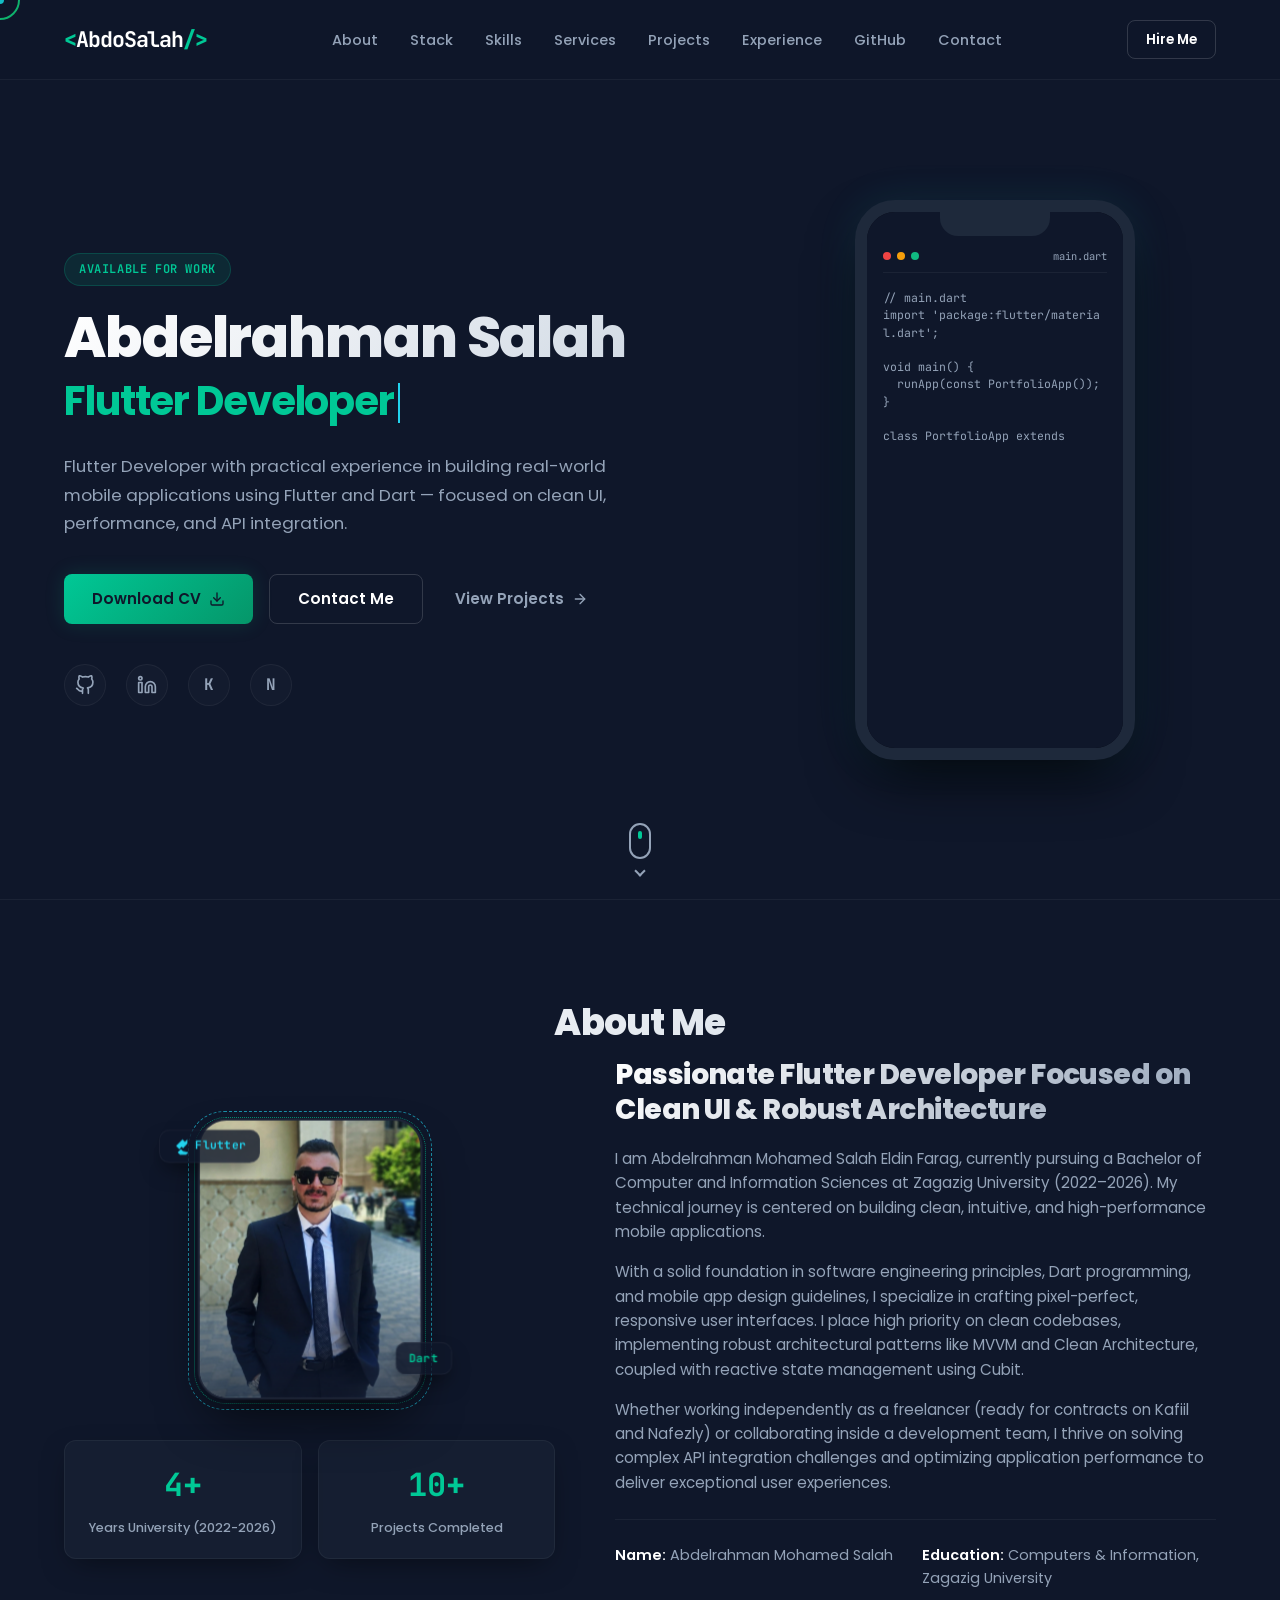
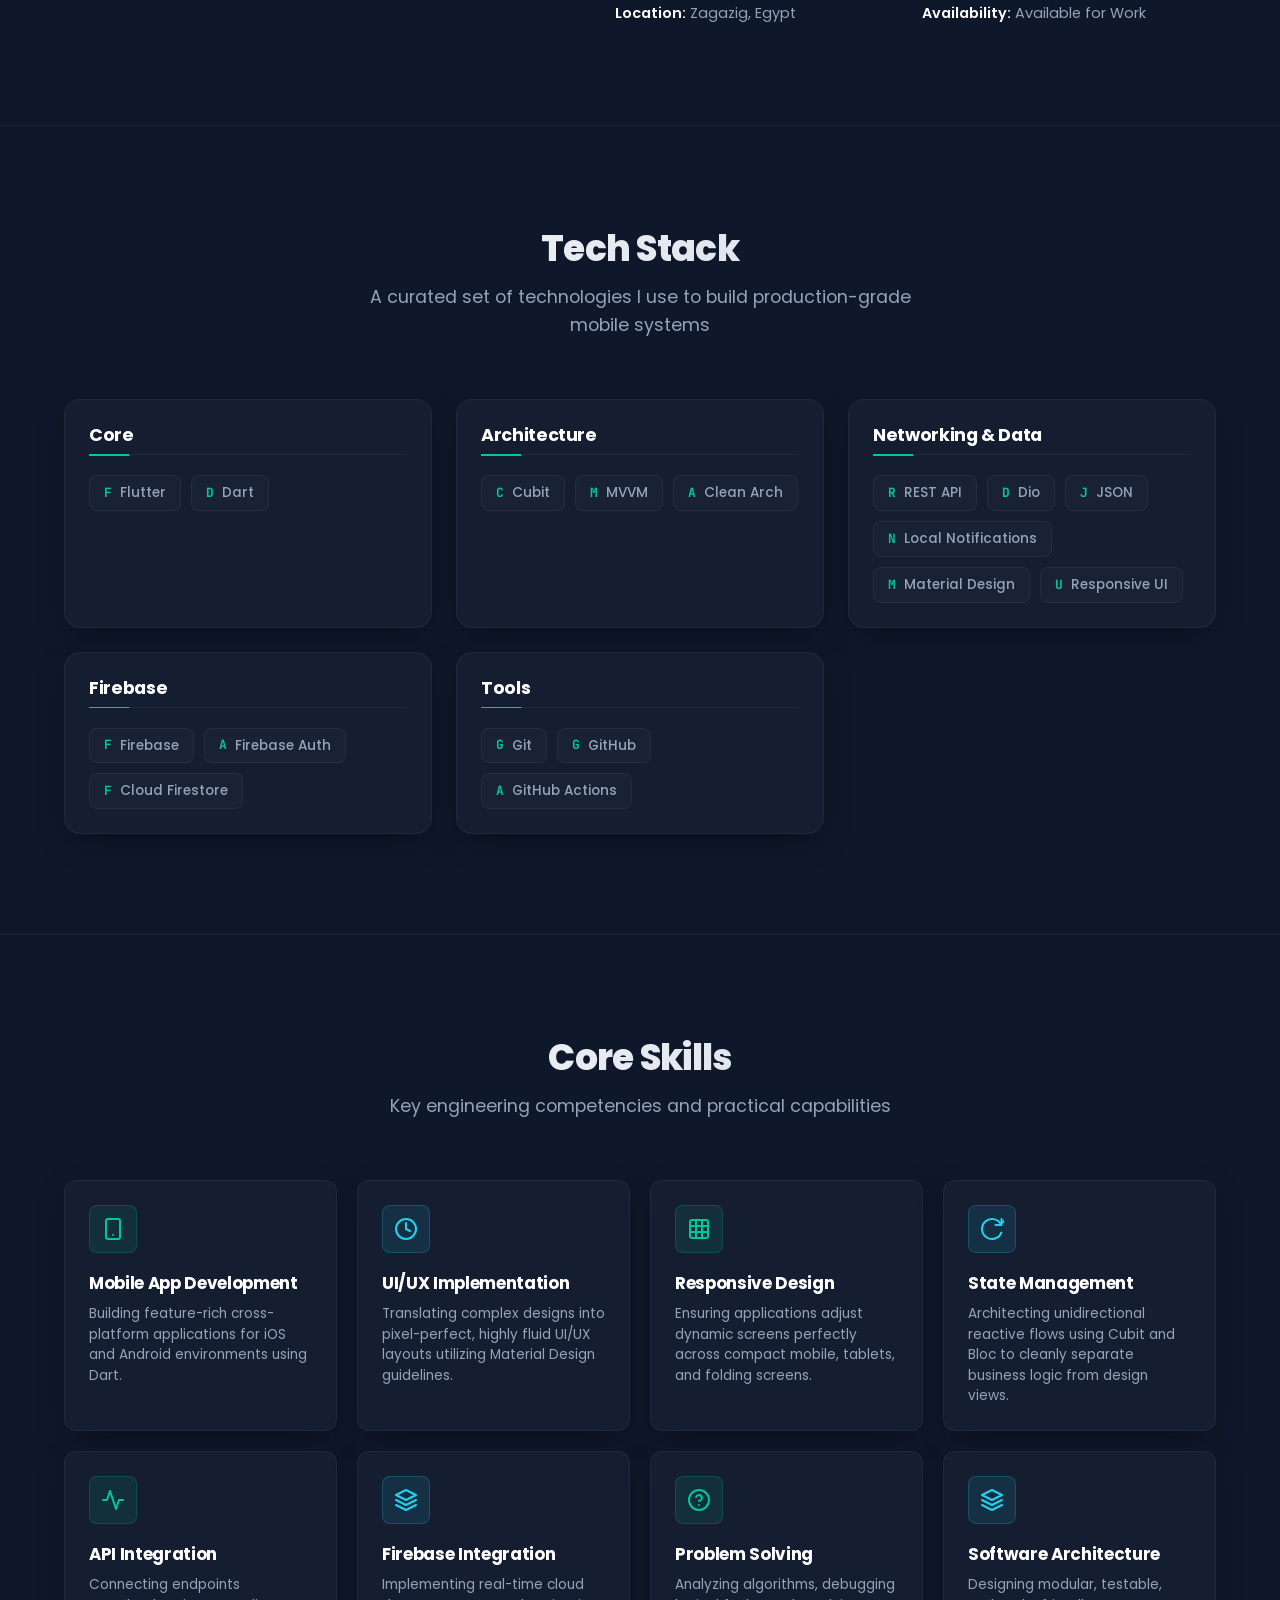
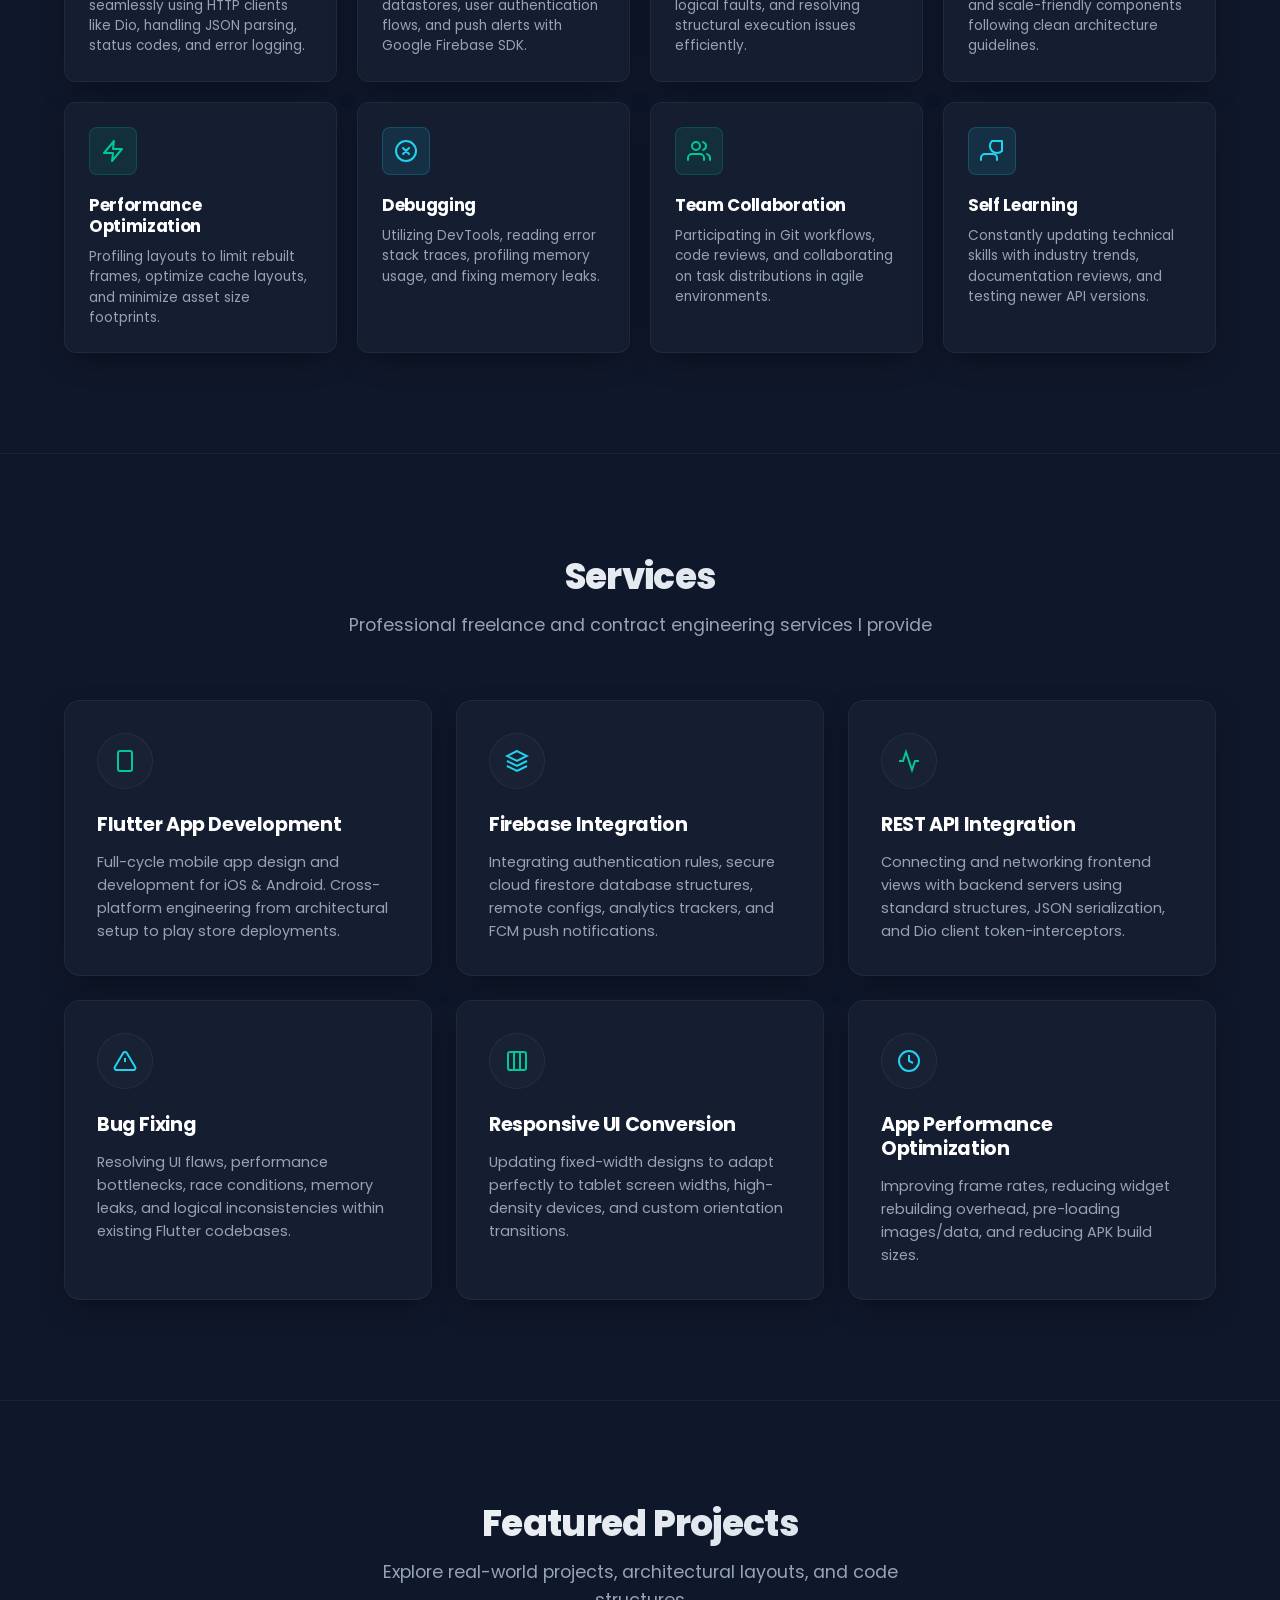
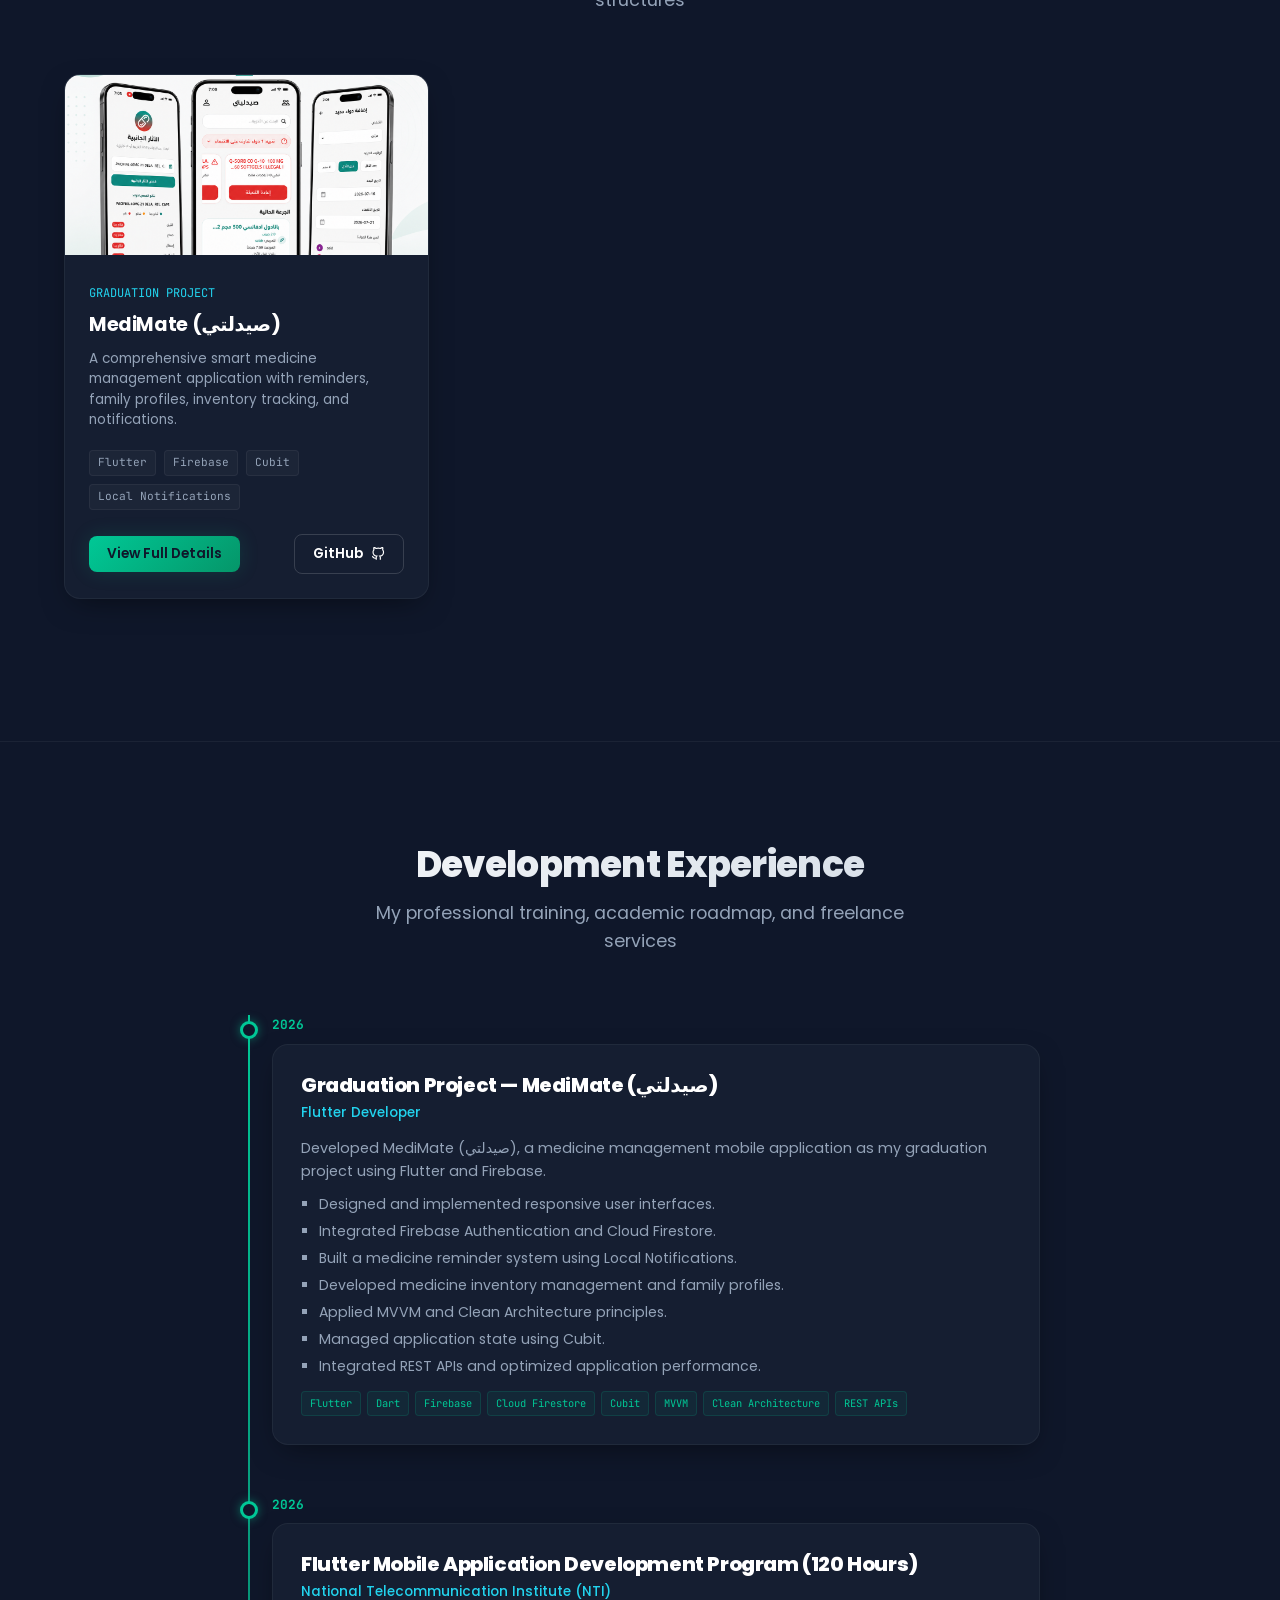
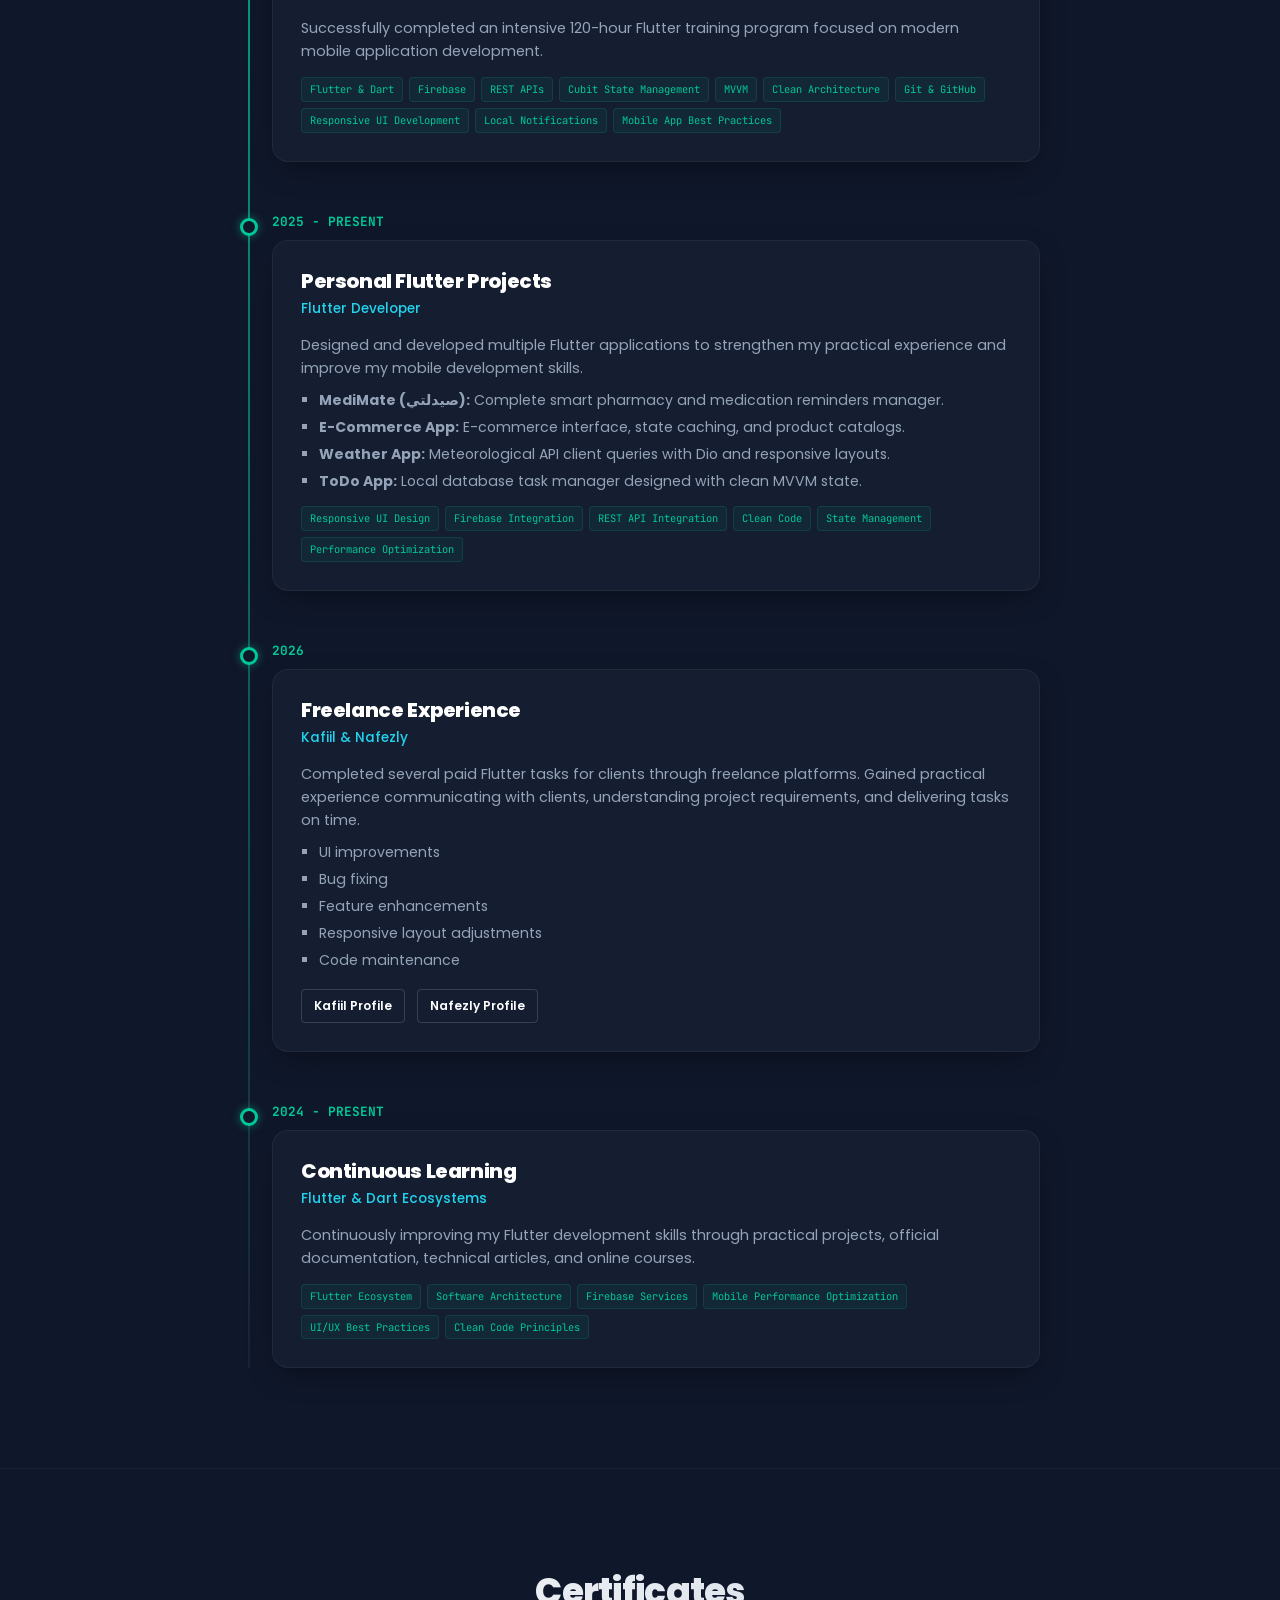
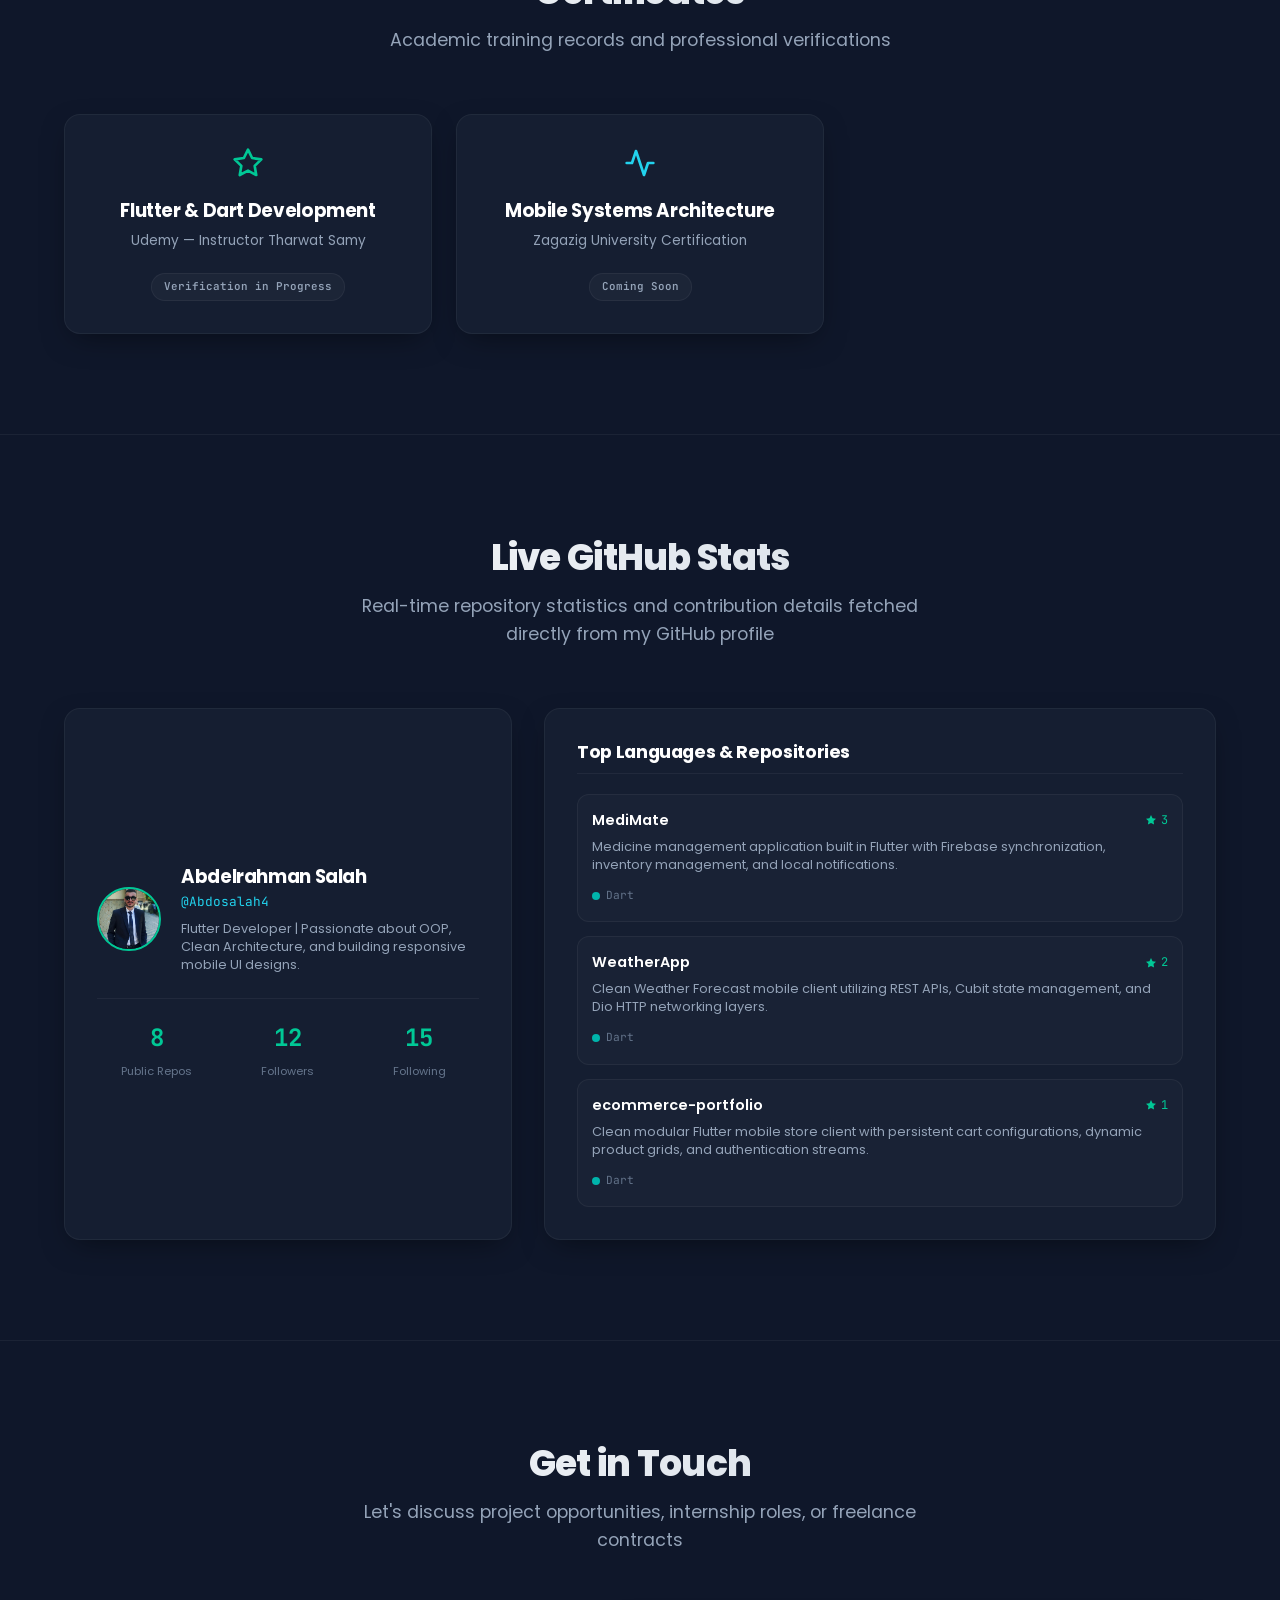
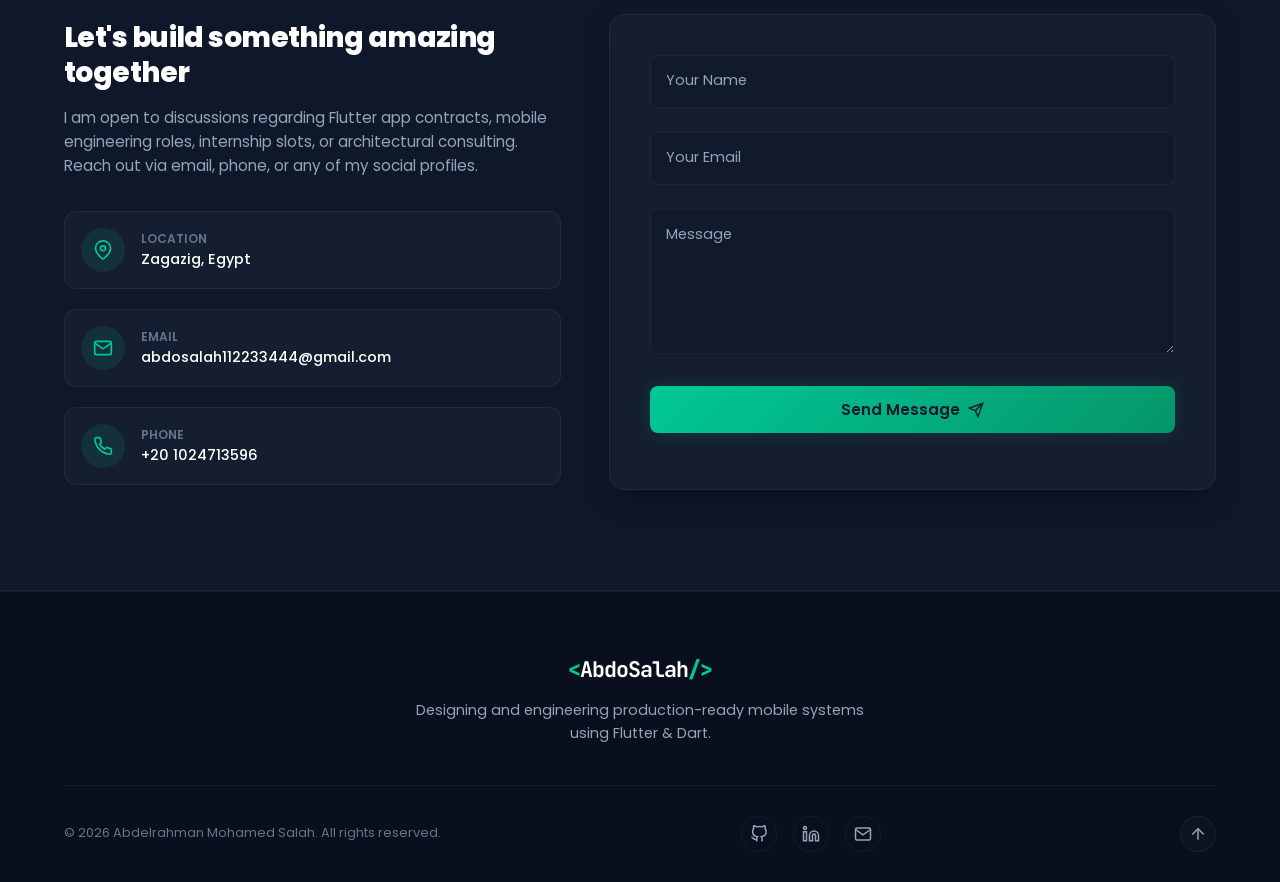
==== index.html @ 37bc89f8 "Initial portfolio upload" ====
<!DOCTYPE html>
<html lang="en">
<head>
  <meta charset="UTF-8">
  <meta name="viewport" content="width=device-width, initial-scale=1.0">
  <title>Abdelrahman Salah | Premium Flutter Developer Portfolio</title>
  
  <!-- SEO Meta Tags -->
  <meta name="description" content="Portfolio of Abdelrahman Mohamed Salah Eldin Farag, a professional Flutter Developer specialized in clean UI, high performance, REST API integration, and clean architecture (MVVM, Cubit). Zagazig, Egypt.">
  <meta name="keywords" content="Flutter, Dart, Mobile Developer, App Development, Android, iOS, Cubit, MVVM, Clean Architecture, Abdelrahman Salah, Zagazig, Egypt, Portfolio">
  <meta name="author" content="Abdelrahman Mohamed Salah Eldin Farag">
  
  <!-- Open Graph / Facebook -->
  <meta property="og:type" content="website">
  <meta property="og:title" content="Abdelrahman Salah | Premium Flutter Developer Portfolio">
  <meta property="og:description" content="Flutter Developer specialized in clean UI, high performance, API integration, and clean architecture (MVVM, Cubit). Zagazig, Egypt.">
  <meta property="og:image" content="assets/avatar.svg">

  <!-- Twitter -->
  <meta property="twitter:card" content="summary_large_image">
  <meta property="twitter:title" content="Abdelrahman Salah | Premium Flutter Developer Portfolio">
  <meta property="twitter:description" content="Flutter Developer specialized in clean UI, high performance, API integration, and clean architecture (MVVM, Cubit). Zagazig, Egypt.">
  <meta property="twitter:image" content="assets/avatar.svg">

  <!-- Google Fonts (Poppins & JetBrains Mono) -->
  <link rel="preconnect" href="https://fonts.googleapis.com">
  <link rel="preconnect" href="https://fonts.gstatic.com" crossorigin>
  <link href="https://fonts.googleapis.com/css2?family=Poppins:wght@300;400;500;600;700;800&family=JetBrains+Mono:wght@400;500;700&display=swap" rel="stylesheet">
  
  <!-- Stylesheet -->
  <link rel="stylesheet" href="style.css">
</head>
<body>

  <!-- Custom Interactive Cursor (Desktop only) -->
  <div id="custom-cursor" class="custom-cursor"></div>
  <div id="custom-cursor-dot" class="custom-cursor-dot"></div>

  <!-- Scroll Progress Bar -->
  <div id="scroll-progress" class="scroll-progress-bar"></div>

  <!-- Glassmorphism Header -->
  <header id="header">
    <div class="container header-container">
      <a href="#hero" class="logo">
        <span class="logo-accent">&lt;</span>AbdoSalah<span class="logo-accent"> /&gt;</span>
      </a>
      
      <!-- Desktop Navigation Menu -->
      <nav class="nav-menu" id="nav-menu">
        <ul class="nav-list">
          <li><a href="#about" class="nav-link active">About</a></li>
          <li><a href="#tech-stack" class="nav-link">Stack</a></li>
          <li><a href="#skills" class="nav-link">Skills</a></li>
          <li><a href="#services" class="nav-link">Services</a></li>
          <li><a href="#projects" class="nav-link">Projects</a></li>
          <li><a href="#experience" class="nav-link">Experience</a></li>
          <li><a href="#github" class="nav-link">GitHub</a></li>
          <li><a href="#contact" class="nav-link">Contact</a></li>
        </ul>
      </nav>

      <!-- Action Buttons in Nav -->
      <div class="nav-actions">
        <a href="#contact" class="btn btn-sm btn-outline">Hire Me</a>
        <button class="menu-toggle" id="menu-toggle" aria-label="Toggle Menu">
          <span class="bar"></span>
          <span class="bar"></span>
          <span class="bar"></span>
        </button>
      </div>
    </div>
  </header>

  <!-- Mobile Drawer Menu -->
  <div class="mobile-drawer" id="mobile-drawer">
    <div class="drawer-header">
      <a href="#hero" class="logo">
        <span class="logo-accent">&lt;</span>AbdoSalah<span class="logo-accent"> /&gt;</span>
      </a>
      <button class="drawer-close" id="drawer-close" aria-label="Close Menu">&times;</button>
    </div>
    <nav class="drawer-nav">
      <ul class="drawer-list">
        <li><a href="#about" class="drawer-link">About</a></li>
        <li><a href="#tech-stack" class="drawer-link">Stack</a></li>
        <li><a href="#skills" class="drawer-link">Skills</a></li>
        <li><a href="#services" class="drawer-link">Services</a></li>
        <li><a href="#projects" class="drawer-link">Projects</a></li>
        <li><a href="#experience" class="drawer-link">Experience</a></li>
        <li><a href="#github" class="drawer-link">GitHub</a></li>
        <li><a href="#contact" class="drawer-link">Contact</a></li>
      </ul>
      <div class="drawer-actions">
        <a href="resume.html" class="btn btn-primary" target="_blank">View Resume</a>
      </div>
    </nav>
  </div>

  <main>
    <!-- HERO SECTION -->
    <section id="hero" class="section hero-section">
      <div class="container hero-grid">
        <!-- Hero Details -->
        <div class="hero-content">
          <div class="badge hero-badge">Available for Work</div>
          
          <h1 class="hero-title">
            <span class="hero-name">Abdelrahman Salah</span>
            <span class="hero-role-wrapper">
              <span class="hero-role" id="typed-role">Flutter Developer</span>
            </span>
          </h1>
          
          <p class="hero-subtitle">
            Flutter Developer with practical experience in building real-world mobile applications using Flutter and Dart — focused on clean UI, performance, and API integration.
          </p>
          
          <div class="hero-ctas">
            <a href="resume.html" class="btn btn-primary btn-icon" target="_blank" download="Abdelrahman_Salah_Resume.pdf">
              <span>Download CV</span>
              <svg xmlns="http://www.w3.org/2000/svg" width="16" height="16" viewBox="0 0 24 24" fill="none" stroke="currentColor" stroke-width="2" stroke-linecap="round" stroke-linejoin="round"><path d="M21 15v4a2 2 0 0 1-2 2H5a2 2 0 0 1-2-2v-4"/><polyline points="7 10 12 15 17 10"/><line x1="12" y1="15" x2="12" y2="3"/></svg>
            </a>
            <a href="#contact" class="btn btn-outline">Contact Me</a>
            <a href="#projects" class="btn btn-text btn-icon">
              <span>View Projects</span>
              <svg xmlns="http://www.w3.org/2000/svg" width="16" height="16" viewBox="0 0 24 24" fill="none" stroke="currentColor" stroke-width="2" stroke-linecap="round" stroke-linejoin="round"><line x1="5" y1="12" x2="19" y2="12"/><polyline points="12 5 19 12 12 19"/></svg>
            </a>
          </div>

          <!-- Social links -->
          <div class="hero-socials">
            <a href="https://github.com/Abdosalah4" target="_blank" rel="noopener noreferrer" class="social-link" aria-label="GitHub">
              <svg xmlns="http://www.w3.org/2000/svg" width="20" height="20" viewBox="0 0 24 24" fill="none" stroke="currentColor" stroke-width="2" stroke-linecap="round" stroke-linejoin="round"><path d="M9 19c-5 1.5-5-2.5-7-3m14 6v-3.87a3.37 3.37 0 0 0-.94-2.61c3.14-.35 6.44-1.54 6.44-7A5.44 5.44 0 0 0 20 4.77 5.07 5.07 0 0 0 19.91 1S18.73.65 16 2.48a13.38 13.38 0 0 0-7 0C6.27.65 5.09 1 5.09 1A5.07 5.07 0 0 0 5 4.77a5.44 5.44 0 0 0-1.5 3.78c0 5.42 3.3 6.61 6.44 7A3.37 3.37 0 0 0 9 18.13V22"/></svg>
            </a>
            <a href="https://www.linkedin.com/in/abdelrahman-salah-829b8325a" target="_blank" rel="noopener noreferrer" class="social-link" aria-label="LinkedIn">
              <svg xmlns="http://www.w3.org/2000/svg" width="20" height="20" viewBox="0 0 24 24" fill="none" stroke="currentColor" stroke-width="2" stroke-linecap="round" stroke-linejoin="round"><path d="M16 8a6 6 0 0 1 6 6v7h-4v-7a2 2 0 0 0-2-2 2 2 0 0 0-2 2v7h-4v-7a6 6 0 0 1 6-6z"/><rect x="2" y="9" width="4" height="12"/><circle cx="4" cy="4" r="2"/></svg>
            </a>
            <a href="https://kafiil.com/u/abdo_salah7/services" target="_blank" rel="noopener noreferrer" class="social-link" aria-label="Kafiil Profile">
              <span class="social-text-icon">K</span>
            </a>
            <a href="https://nafezly.com/u/abdo_salah_" target="_blank" rel="noopener noreferrer" class="social-link" aria-label="Nafezly Profile">
              <span class="social-text-icon">N</span>
            </a>
          </div>
        </div>

        <!-- Phone Mockup Container (Signature Animation) -->
        <div class="hero-visual">
          <div class="mockup-frame">
            <!-- Simulated Phone Wrapper -->
            <div class="phone-container">
              <div class="phone-notch"></div>
              <div class="phone-screen">
                <!-- Screen State 1: Typing Code -->
                <div class="screen-code" id="phone-code-screen">
                  <div class="code-header">
                    <span class="dot red"></span>
                    <span class="dot yellow"></span>
                    <span class="dot green"></span>
                    <span class="tab-name">main.dart</span>
                  </div>
                  <pre class="code-content"><code id="code-typing-area"></code></pre>
                </div>
                
                <!-- Screen State 2: Active Rendered Flutter UI -->
                <div class="screen-ui" id="phone-ui-screen">
                  <div class="app-status-bar">
                    <span class="status-time">09:41</span>
                    <div class="status-icons">
                      <svg xmlns="http://www.w3.org/2000/svg" width="10" height="10" viewBox="0 0 24 24" fill="currentColor"><path d="M12 3c-4.97 0-9 4.03-9 9 0 2.12.74 4.07 1.97 5.61L4.35 19.4c-.39.39-.39 1.02 0 1.41.39.39 1.02.39 1.41 0l1.9-1.9C9.07 19.64 10.47 20 12 20c4.97 0 9-4.03 9-9s-4.03-9-9-9zm0 15c-3.31 0-6-2.69-6-6s2.69-6 6-6 6 2.69 6 6-2.69 6-6 6z"/></svg>
                      <svg xmlns="http://www.w3.org/2000/svg" width="10" height="10" viewBox="0 0 24 24" fill="currentColor"><path d="M17 5H7a3 3 0 0 0-3 3v8a3 3 0 0 0 3 3h10a3 3 0 0 0 3-3V8a3 3 0 0 0-3-3zm1 11a1 1 0 0 1-1 1H7a1 1 0 0 1-1-1V8a1 1 0 0 1 1-1h10a1 1 0 0 1 1 1v8z"/></svg>
                    </div>
                  </div>
                  <div class="app-navbar">
                    <span class="app-title">ProfileApp</span>
                    <span class="hot-reload-flash" id="hot-reload-flash">
                      <svg xmlns="http://www.w3.org/2000/svg" width="12" height="12" viewBox="0 0 24 24" fill="currentColor"><polygon points="13 2 3 14 12 14 11 22 21 10 12 10 13 2"/></svg>
                    </span>
                  </div>
                  <div class="app-body">
                    <div class="app-card">
                      <div class="app-avatar-row">
                        <img src="assets/profile.jpg" alt="Abdo Salah" class="app-avatar">
                        <div>
                          <div class="app-name">Abdelrahman Salah</div>
                          <div class="app-role">Flutter Developer</div>
                        </div>
                      </div>
                    </div>
                    <div class="app-section-title">Core Competencies</div>
                    <div class="app-grid">
                      <div class="app-grid-item">
                        <div class="app-item-icon color-teal">F</div>
                        <div class="app-item-label">Flutter</div>
                      </div>
                      <div class="app-grid-item">
                        <div class="app-item-icon color-cyan">D</div>
                        <div class="app-item-label">Dart</div>
                      </div>
                      <div class="app-grid-item">
                        <div class="app-item-icon color-blue">C</div>
                        <div class="app-item-label">Cubit</div>
                      </div>
                      <div class="app-grid-item">
                        <div class="app-item-icon color-purple">A</div>
                        <div class="app-item-label">APIs</div>
                      </div>
                    </div>
                    <div class="app-section-title">Recent Metric</div>
                    <div class="app-stat-card">
                      <div class="app-stat-value">98.4%</div>
                      <div class="app-stat-desc">App Performance Rate</div>
                    </div>
                  </div>
                </div>
              </div>
            </div>
          </div>
        </div>
      </div>
      
      <!-- Scroll indicator & progress line -->
      <a href="#about" class="scroll-indicator" aria-label="Scroll Down">
        <span class="mouse">
          <span class="wheel"></span>
        </span>
        <span class="arrow"></span>
      </a>
    </section>

    <!-- ABOUT ME SECTION -->
    <section id="about" class="section about-section scroll-reveal-el">
      <div class="container">
        <h2 class="section-title">About Me</h2>
        
        <div class="about-grid">
          <div class="about-visual">
            <div class="about-avatar-container" id="avatar-3d-container">
              <!-- Double rotating border rings -->
              <div class="avatar-ring ring-outer"></div>
              <div class="avatar-ring ring-inner"></div>
              
              <!-- Floating Tech Badges -->
              <div class="floating-badge badge-flutter">
                <svg viewBox="0 0 24 24" width="16" height="16" fill="currentColor"><path d="M14.3 2.3L5 11.6l4.7 4.7 9.3-9.3zM21.3 2.3L12 11.6l3.1 3.1 6.2-6.2zM15.1 19.3l-3.1-3.1-4.7 4.7 7.8 7.8 7.8-7.8z"/></svg>
                <span>Flutter</span>
              </div>
              <div class="floating-badge badge-dart">
                <span class="mono-badge">Dart</span>
              </div>

              <!-- Main Avatar Card -->
              <div class="about-avatar-card">
                <img src="assets/profile.jpg" alt="Abdelrahman Salah" class="about-avatar-img">
                <div class="avatar-card-overlay"></div>
              </div>
            </div>
            
            <div class="about-quick-stats">
              <div class="stat-box">
                <span class="stat-number">4+</span>
                <span class="stat-label">Years University (2022-2026)</span>
              </div>
              <div class="stat-box">
                <span class="stat-number">10+</span>
                <span class="stat-label">Projects Completed</span>
              </div>
            </div>
          </div>
          
          <div class="about-info">
            <h3 class="about-heading">Passionate Flutter Developer Focused on Clean UI &amp; Robust Architecture</h3>
            <p class="about-text">
              I am Abdelrahman Mohamed Salah Eldin Farag, currently pursuing a Bachelor of Computer and Information Sciences at Zagazig University (2022–2026). My technical journey is centered on building clean, intuitive, and high-performance mobile applications.
            </p>
            <p class="about-text">
              With a solid foundation in software engineering principles, Dart programming, and mobile app design guidelines, I specialize in crafting pixel-perfect, responsive user interfaces. I place high priority on clean codebases, implementing robust architectural patterns like MVVM and Clean Architecture, coupled with reactive state management using Cubit.
            </p>
            <p class="about-text">
              Whether working independently as a freelancer (ready for contracts on Kafiil and Nafezly) or collaborating inside a development team, I thrive on solving complex API integration challenges and optimizing application performance to deliver exceptional user experiences.
            </p>
            
            <!-- Quick personal metadata -->
            <ul class="about-details">
              <li><strong>Name:</strong> Abdelrahman Mohamed Salah</li>
              <li><strong>Education:</strong> Computers &amp; Information, Zagazig University</li>
              <li><strong>Location:</strong> Zagazig, Egypt</li>
              <li><strong>Availability:</strong> Available for Work</li>
            </ul>
          </div>
        </div>
      </div>
    </section>

    <!-- TECH STACK SECTION -->
    <section id="tech-stack" class="section tech-stack-section scroll-reveal-el">
      <div class="container">
        <div class="section-header">
          <h2 class="section-title">Tech Stack</h2>
          <p class="section-subtitle">A curated set of technologies I use to build production-grade mobile systems</p>
        </div>

        <div class="stack-grid">
          <!-- Core Technologies -->
          <div class="stack-category">
            <h3 class="category-title">Core</h3>
            <div class="badges-grid">
              <div class="stack-badge" data-tech="flutter">
                <span class="badge-icon">F</span>
                <span class="badge-name">Flutter</span>
              </div>
              <div class="stack-badge" data-tech="dart">
                <span class="badge-icon">D</span>
                <span class="badge-name">Dart</span>
              </div>
            </div>
          </div>

          <!-- Architecture & State -->
          <div class="stack-category">
            <h3 class="category-title">Architecture</h3>
            <div class="badges-grid">
              <div class="stack-badge" data-tech="cubit">
                <span class="badge-icon">C</span>
                <span class="badge-name">Cubit</span>
              </div>
              <div class="stack-badge" data-tech="mvvm">
                <span class="badge-icon">M</span>
                <span class="badge-name">MVVM</span>
              </div>
              <div class="stack-badge" data-tech="clean-architecture">
                <span class="badge-icon">A</span>
                <span class="badge-name">Clean Arch</span>
              </div>
            </div>
          </div>

          <!-- Networking & Data -->
          <div class="stack-category">
            <h3 class="category-title">Networking &amp; Data</h3>
            <div class="badges-grid">
              <div class="stack-badge" data-tech="rest-api">
                <span class="badge-icon">R</span>
                <span class="badge-name">REST API</span>
              </div>
              <div class="stack-badge" data-tech="dio">
                <span class="badge-icon">D</span>
                <span class="badge-name">Dio</span>
              </div>
              <div class="stack-badge" data-tech="json">
                <span class="badge-icon">J</span>
                <span class="badge-name">JSON</span>
              </div>
              <div class="stack-badge" data-tech="local-notifications">
                <span class="badge-icon">N</span>
                <span class="badge-name">Local Notifications</span>
              </div>
              <div class="stack-badge" data-tech="material-design">
                <span class="badge-icon">M</span>
                <span class="badge-name">Material Design</span>
              </div>
              <div class="stack-badge" data-tech="responsive-ui">
                <span class="badge-icon">U</span>
                <span class="badge-name">Responsive UI</span>
              </div>
            </div>
          </div>

          <!-- Firebase services -->
          <div class="stack-category">
            <h3 class="category-title">Firebase</h3>
            <div class="badges-grid">
              <div class="stack-badge" data-tech="firebase">
                <span class="badge-icon">F</span>
                <span class="badge-name">Firebase</span>
              </div>
              <div class="stack-badge" data-tech="firebase-auth">
                <span class="badge-icon">A</span>
                <span class="badge-name">Firebase Auth</span>
              </div>
              <div class="stack-badge" data-tech="firestore">
                <span class="badge-icon">F</span>
                <span class="badge-name">Cloud Firestore</span>
              </div>
            </div>
          </div>

          <!-- Version Control & Tools -->
          <div class="stack-category">
            <h3 class="category-title">Tools</h3>
            <div class="badges-grid">
              <div class="stack-badge" data-tech="git">
                <span class="badge-icon">G</span>
                <span class="badge-name">Git</span>
              </div>
              <div class="stack-badge" data-tech="github">
                <span class="badge-icon">G</span>
                <span class="badge-name">GitHub</span>
              </div>
              <div class="stack-badge" data-tech="github-actions">
                <span class="badge-icon">A</span>
                <span class="badge-name">GitHub Actions</span>
              </div>
            </div>
          </div>
        </div>
      </div>
    </section>

    <!-- SKILLS SECTION -->
    <section id="skills" class="section skills-section scroll-reveal-el">
      <div class="container">
        <div class="section-header">
          <h2 class="section-title">Core Skills</h2>
          <p class="section-subtitle">Key engineering competencies and practical capabilities</p>
        </div>

        <div class="skills-grid">
          <!-- Skill Card 1 -->
          <div class="skill-card">
            <div class="skill-icon color-teal">
              <svg xmlns="http://www.w3.org/2000/svg" width="24" height="24" viewBox="0 0 24 24" fill="none" stroke="currentColor" stroke-width="2" stroke-linecap="round" stroke-linejoin="round"><rect x="5" y="2" width="14" height="20" rx="2" ry="2"/><line x1="12" y1="18" x2="12.01" y2="18"/></svg>
            </div>
            <h3 class="skill-title">Mobile App Development</h3>
            <p class="skill-description">Building feature-rich cross-platform applications for iOS and Android environments using Dart.</p>
          </div>

          <!-- Skill Card 2 -->
          <div class="skill-card">
            <div class="skill-icon color-cyan">
              <svg xmlns="http://www.w3.org/2000/svg" width="24" height="24" viewBox="0 0 24 24" fill="none" stroke="currentColor" stroke-width="2" stroke-linecap="round" stroke-linejoin="round"><path d="M12 22C17.5228 22 22 17.5228 22 12C22 6.47715 17.5228 2 12 2C6.47715 2 2 6.47715 2 12C2 17.5228 6.47715 22 12 22Z" fill="none"/><path d="M12 6V12L16 14"/></svg>
            </div>
            <h3 class="skill-title">UI/UX Implementation</h3>
            <p class="skill-description">Translating complex designs into pixel-perfect, highly fluid UI/UX layouts utilizing Material Design guidelines.</p>
          </div>

          <!-- Skill Card 3 -->
          <div class="skill-card">
            <div class="skill-icon color-teal">
              <svg xmlns="http://www.w3.org/2000/svg" width="24" height="24" viewBox="0 0 24 24" fill="none" stroke="currentColor" stroke-width="2" stroke-linecap="round" stroke-linejoin="round"><rect x="3" y="3" width="18" height="18" rx="2" ry="2"/><line x1="9" y1="3" x2="9" y2="21"/><line x1="15" y1="3" x2="15" y2="21"/><line x1="3" y1="9" x2="21" y2="9"/><line x1="3" y1="15" x2="21" y2="15"/></svg>
            </div>
            <h3 class="skill-title">Responsive Design</h3>
            <p class="skill-description">Ensuring applications adjust dynamic screens perfectly across compact mobile, tablets, and folding screens.</p>
          </div>

          <!-- Skill Card 4 -->
          <div class="skill-card">
            <div class="skill-icon color-cyan">
              <svg xmlns="http://www.w3.org/2000/svg" width="24" height="24" viewBox="0 0 24 24" fill="none" stroke="currentColor" stroke-width="2" stroke-linecap="round" stroke-linejoin="round"><path d="M21.5 2v6h-6M21.34 15.57a10 10 0 1 1-.57-8.38l5.67-5.67"/></svg>
            </div>
            <h3 class="skill-title">State Management</h3>
            <p class="skill-description">Architecting unidirectional reactive flows using Cubit and Bloc to cleanly separate business logic from design views.</p>
          </div>

          <!-- Skill Card 5 -->
          <div class="skill-card">
            <div class="skill-icon color-teal">
              <svg xmlns="http://www.w3.org/2000/svg" width="24" height="24" viewBox="0 0 24 24" fill="none" stroke="currentColor" stroke-width="2" stroke-linecap="round" stroke-linejoin="round"><polyline points="22 12 18 12 15 21 9 3 6 12 2 12"/></svg>
            </div>
            <h3 class="skill-title">API Integration</h3>
            <p class="skill-description">Connecting endpoints seamlessly using HTTP clients like Dio, handling JSON parsing, status codes, and error logging.</p>
          </div>

          <!-- Skill Card 6 -->
          <div class="skill-card">
            <div class="skill-icon color-cyan">
              <svg xmlns="http://www.w3.org/2000/svg" width="24" height="24" viewBox="0 0 24 24" fill="none" stroke="currentColor" stroke-width="2" stroke-linecap="round" stroke-linejoin="round"><path d="M12 2L2 7l10 5 10-5-10-5zM2 17l10 5 10-5M2 12l10 5 10-5"/></svg>
            </div>
            <h3 class="skill-title">Firebase Integration</h3>
            <p class="skill-description">Implementing real-time cloud datastores, user authentication flows, and push alerts with Google Firebase SDK.</p>
          </div>

          <!-- Skill Card 7 -->
          <div class="skill-card">
            <div class="skill-icon color-teal">
              <svg xmlns="http://www.w3.org/2000/svg" width="24" height="24" viewBox="0 0 24 24" fill="none" stroke="currentColor" stroke-width="2" stroke-linecap="round" stroke-linejoin="round"><circle cx="12" cy="12" r="10"/><path d="M9.09 9a3 3 0 0 1 5.83 1c0 2-3 3-3 3"/><line x1="12" y1="17" x2="12.01" y2="17"/></svg>
            </div>
            <h3 class="skill-title">Problem Solving</h3>
            <p class="skill-description">Analyzing algorithms, debugging logical faults, and resolving structural execution issues efficiently.</p>
          </div>

          <!-- Skill Card 8 -->
          <div class="skill-card">
            <div class="skill-icon color-cyan">
              <svg xmlns="http://www.w3.org/2000/svg" width="24" height="24" viewBox="0 0 24 24" fill="none" stroke="currentColor" stroke-width="2" stroke-linecap="round" stroke-linejoin="round"><polygon points="12 2 2 7 12 12 22 7 12 2"/><polyline points="2 17 12 22 22 17"/><polyline points="2 12 12 17 22 12"/></svg>
            </div>
            <h3 class="skill-title">Software Architecture</h3>
            <p class="skill-description">Designing modular, testable, and scale-friendly components following clean architecture guidelines.</p>
          </div>

          <!-- Skill Card 9 -->
          <div class="skill-card">
            <div class="skill-icon color-teal">
              <svg xmlns="http://www.w3.org/2000/svg" width="24" height="24" viewBox="0 0 24 24" fill="none" stroke="currentColor" stroke-width="2" stroke-linecap="round" stroke-linejoin="round"><polygon points="13 2 3 14 12 14 11 22 21 10 12 10 13 2"/></svg>
            </div>
            <h3 class="skill-title">Performance Optimization</h3>
            <p class="skill-description">Profiling layouts to limit rebuilt frames, optimize cache layouts, and minimize asset size footprints.</p>
          </div>

          <!-- Skill Card 10 -->
          <div class="skill-card">
            <div class="skill-icon color-cyan">
              <svg xmlns="http://www.w3.org/2000/svg" width="24" height="24" viewBox="0 0 24 24" fill="none" stroke="currentColor" stroke-width="2" stroke-linecap="round" stroke-linejoin="round"><circle cx="12" cy="12" r="10"/><path d="m15 9-6 6M9 9l6 6"/></svg>
            </div>
            <h3 class="skill-title">Debugging</h3>
            <p class="skill-description">Utilizing DevTools, reading error stack traces, profiling memory usage, and fixing memory leaks.</p>
          </div>

          <!-- Skill Card 11 -->
          <div class="skill-card">
            <div class="skill-icon color-teal">
              <svg xmlns="http://www.w3.org/2000/svg" width="24" height="24" viewBox="0 0 24 24" fill="none" stroke="currentColor" stroke-width="2" stroke-linecap="round" stroke-linejoin="round"><path d="M17 21v-2a4 4 0 0 0-4-4H5a4 4 0 0 0-4 4v2"/><circle cx="9" cy="7" r="4"/><path d="M23 21v-2a4 4 0 0 0-3-3.87"/><path d="M16 3.13a4 4 0 0 1 0 7.75"/></svg>
            </div>
            <h3 class="skill-title">Team Collaboration</h3>
            <p class="skill-description">Participating in Git workflows, code reviews, and collaborating on task distributions in agile environments.</p>
          </div>

          <!-- Skill Card 12 -->
          <div class="skill-card">
            <div class="skill-icon color-cyan">
              <svg xmlns="http://www.w3.org/2000/svg" width="24" height="24" viewBox="0 0 24 24" fill="none" stroke="currentColor" stroke-width="2" stroke-linecap="round" stroke-linejoin="round"><path d="M12 2a5 5 0 1 0 10 10V2z"/><path d="M17 21v-2a4 4 0 0 0-4-4H5a4 4 0 0 0-4 4v2"/></svg>
            </div>
            <h3 class="skill-title">Self Learning</h3>
            <p class="skill-description">Constantly updating technical skills with industry trends, documentation reviews, and testing newer API versions.</p>
          </div>
        </div>
      </div>
    </section>

    <!-- SERVICES SECTION -->
    <section id="services" class="section services-section scroll-reveal-el">
      <div class="container">
        <div class="section-header">
          <h2 class="section-title">Services</h2>
          <p class="section-subtitle">Professional freelance and contract engineering services I provide</p>
        </div>

        <div class="services-grid">
          <!-- Service Card 1 -->
          <div class="service-card">
            <div class="service-icon-bg">
              <svg xmlns="http://www.w3.org/2000/svg" width="24" height="24" viewBox="0 0 24 24" fill="none" stroke="#00C896" stroke-width="2"><rect x="5" y="2" width="14" height="20" rx="2" ry="2"/><line x1="12" y1="18" x2="12.01" y2="18"/></svg>
            </div>
            <h3 class="service-title">Flutter App Development</h3>
            <p class="service-description">Full-cycle mobile app design and development for iOS &amp; Android. Cross-platform engineering from architectural setup to play store deployments.</p>
          </div>

          <!-- Service Card 2 -->
          <div class="service-card">
            <div class="service-icon-bg">
              <svg xmlns="http://www.w3.org/2000/svg" width="24" height="24" viewBox="0 0 24 24" fill="none" stroke="#22D3EE" stroke-width="2"><path d="M12 2L2 7l10 5 10-5-10-5zM2 17l10 5 10-5M2 12l10 5 10-5"/></svg>
            </div>
            <h3 class="service-title">Firebase Integration</h3>
            <p class="service-description">Integrating authentication rules, secure cloud firestore database structures, remote configs, analytics trackers, and FCM push notifications.</p>
          </div>

          <!-- Service Card 3 -->
          <div class="service-card">
            <div class="service-icon-bg">
              <svg xmlns="http://www.w3.org/2000/svg" width="24" height="24" viewBox="0 0 24 24" fill="none" stroke="#00C896" stroke-width="2"><polyline points="22 12 18 12 15 21 9 3 6 12 2 12"/></svg>
            </div>
            <h3 class="service-title">REST API Integration</h3>
            <p class="service-description">Connecting and networking frontend views with backend servers using standard structures, JSON serialization, and Dio client token-interceptors.</p>
          </div>

          <!-- Service Card 4 -->
          <div class="service-card">
            <div class="service-icon-bg">
              <svg xmlns="http://www.w3.org/2000/svg" width="24" height="24" viewBox="0 0 24 24" fill="none" stroke="#22D3EE" stroke-width="2"><path d="M10.29 3.86L1.82 18a2 2 0 0 0 1.71 3h16.94a2 2 0 0 0 1.71-3L13.71 3.86a2 2 0 0 0-3.42 0z"/><line x1="12" y1="9" x2="12" y2="13"/><line x1="12" y1="17" x2="12.01" y2="17"/></svg>
            </div>
            <h3 class="service-title">Bug Fixing</h3>
            <p class="service-description">Resolving UI flaws, performance bottlenecks, race conditions, memory leaks, and logical inconsistencies within existing Flutter codebases.</p>
          </div>

          <!-- Service Card 5 -->
          <div class="service-card">
            <div class="service-icon-bg">
              <svg xmlns="http://www.w3.org/2000/svg" width="24" height="24" viewBox="0 0 24 24" fill="none" stroke="#00C896" stroke-width="2"><rect x="3" y="3" width="18" height="18" rx="2" ry="2"/><line x1="9" y1="3" x2="9" y2="21"/><line x1="15" y1="3" x2="15" y2="21"/></svg>
            </div>
            <h3 class="service-title">Responsive UI Conversion</h3>
            <p class="service-description">Updating fixed-width designs to adapt perfectly to tablet screen widths, high-density devices, and custom orientation transitions.</p>
          </div>

          <!-- Service Card 6 -->
          <div class="service-card">
            <div class="service-icon-bg">
              <svg xmlns="http://www.w3.org/2000/svg" width="24" height="24" viewBox="0 0 24 24" fill="none" stroke="#22D3EE" stroke-width="2"><circle cx="12" cy="12" r="10"/><path d="M12 6V12L16 14"/></svg>
            </div>
            <h3 class="service-title">App Performance Optimization</h3>
            <p class="service-description">Improving frame rates, reducing widget rebuilding overhead, pre-loading images/data, and reducing APK build sizes.</p>
          </div>
        </div>
      </div>
    </section>

    <!-- FEATURED PROJECTS SECTION -->
    <section id="projects" class="section projects-section scroll-reveal-el">
      <div class="container">
        <div class="section-header">
          <h2 class="section-title">Featured Projects</h2>
          <p class="section-subtitle">Explore real-world projects, architectural layouts, and code structures</p>
        </div>

        <!-- Project Cards Grid -->
        <div class="projects-grid" id="projects-grid">
          
          <!-- Project 1: MediMate -->
          <div class="project-card" data-project-id="medimate">
            <div class="project-card-image">
              <img src="assets/projects/medimate_preview.png" alt="MediMate Medication App Mockup" loading="lazy">
              <div class="project-card-overlay">
                <span class="view-tag">View Details</span>
              </div>
            </div>
            <div class="project-card-body">
              <div class="project-meta">
                <span class="project-cat">Graduation Project</span>
              </div>
              <h3 class="project-title">MediMate (صيدلتي)</h3>
              <p class="project-desc">A comprehensive smart medicine management application with reminders, family profiles, inventory tracking, and notifications.</p>
              <div class="project-tags">
                <span>Flutter</span>
                <span>Firebase</span>
                <span>Cubit</span>
                <span>Local Notifications</span>
              </div>
              <div class="project-actions">
                <button class="btn btn-sm btn-primary project-details-btn">View Full Details</button>
                <a href="https://github.com/Abdosalah4" target="_blank" rel="noopener noreferrer" class="btn btn-sm btn-outline btn-icon" aria-label="MediMate GitHub Profile Link">
                  <span>GitHub</span>
                  <svg xmlns="http://www.w3.org/2000/svg" width="14" height="14" viewBox="0 0 24 24" fill="none" stroke="currentColor" stroke-width="2"><path d="M9 19c-5 1.5-5-2.5-7-3m14 6v-3.87a3.37 3.37 0 0 0-.94-2.61c3.14-.35 6.44-1.54 6.44-7A5.44 5.44 0 0 0 20 4.77 5.07 5.07 0 0 0 19.91 1S18.73.65 16 2.48a13.38 13.38 0 0 0-7 0C6.27.65 5.09 1 5.09 1A5.07 5.07 0 0 0 5 4.77a5.44 5.44 0 0 0-1.5 3.78c0 5.42 3.3 6.61 6.44 7A3.37 3.37 0 0 0 9 18.13V22"/></svg>
                </a>
              </div>
            </div>
          </div>


        </div>

        <!-- Inline Detail Expandable Panel Container -->
        <div class="project-detail-panel" id="project-detail-panel">
          <button class="close-panel-btn" id="close-panel-btn" aria-label="Close Panel">&times;</button>
          
          <div class="panel-layout">
            <!-- Left Side: Interactive Specs -->
            <div class="panel-content">
              <div class="panel-badge" id="panel-project-cat">Category</div>
              <h3 class="panel-project-title" id="panel-project-title">Project Title</h3>
              
              <p class="panel-overview" id="panel-project-overview">Overview content...</p>
              
              <div class="panel-grid-sections">
                <div class="panel-sec">
                  <h4>The Problem</h4>
                  <p id="panel-project-problem">Problem detail text...</p>
                </div>
                <div class="panel-sec">
                  <h4>The Solution</h4>
                  <p id="panel-project-solution">Solution detail text...</p>
                </div>
              </div>

              <div class="panel-sec">
                <h4>Key Features</h4>
                <ul class="panel-features-list" id="panel-project-features">
                  <!-- Dynamic Features -->
                </ul>
              </div>

              <div class="panel-grid-sections">
                <div class="panel-sec">
                  <h4>Architecture &amp; State</h4>
                  <p id="panel-project-architecture">Architecture detail text...</p>
                </div>
                <div class="panel-sec">
                  <h4>Challenges &amp; Lessons</h4>
                  <p id="panel-project-lessons">Lessons detail text...</p>
                </div>
              </div>

              <div class="panel-sec">
                <h4>Technologies Used</h4>
                <div class="project-tags" id="panel-project-tech">
                  <!-- Dynamic Tech Tags -->
                </div>
              </div>
              
              <div class="panel-actions" id="panel-project-actions">
                <!-- Action Buttons will be rendered conditionally -->
              </div>
            </div>

            <!-- Right Side: Graphic Visual Mockup -->
            <div class="panel-preview">
              <div class="panel-mockup-container" id="panel-mockup-media-container">
                <img src="" id="panel-project-mockup" alt="Project Visual mockup" class="panel-mockup-img">
              </div>
            </div>
          </div>
        </div>
      </div>
    </section>

    <!-- EXPERIENCE SECTION (Timeline) -->
    <section id="experience" class="section experience-section scroll-reveal-el">
      <div class="container">
        <div class="section-header">
          <h2 class="section-title">Development Experience</h2>
          <p class="section-subtitle">My professional training, academic roadmap, and freelance services</p>
        </div>

        <div class="timeline">
          <!-- Timeline Entry 1: Graduation Project -->
          <div class="timeline-item">
            <div class="timeline-dot"></div>
            <div class="timeline-date">2026</div>
            <div class="timeline-content">
              <h3 class="timeline-title">Graduation Project — MediMate (صيدلتي)</h3>
              <div class="timeline-sub">Flutter Developer</div>
              <p class="timeline-text">
                Developed MediMate (صيدلتي), a medicine management mobile application as my graduation project using Flutter and Firebase.
              </p>
              <ul class="timeline-bullets">
                <li>Designed and implemented responsive user interfaces.</li>
                <li>Integrated Firebase Authentication and Cloud Firestore.</li>
                <li>Built a medicine reminder system using Local Notifications.</li>
                <li>Developed medicine inventory management and family profiles.</li>
                <li>Applied MVVM and Clean Architecture principles.</li>
                <li>Managed application state using Cubit.</li>
                <li>Integrated REST APIs and optimized application performance.</li>
              </ul>
              <div class="timeline-tags">
                <span>Flutter</span><span>Dart</span><span>Firebase</span><span>Cloud Firestore</span><span>Cubit</span><span>MVVM</span><span>Clean Architecture</span><span>REST APIs</span>
              </div>
            </div>
          </div>

          <!-- Timeline Entry 2: NTI Training Program -->
          <div class="timeline-item">
            <div class="timeline-dot"></div>
            <div class="timeline-date">2026</div>
            <div class="timeline-content">
              <h3 class="timeline-title">Flutter Mobile Application Development Program (120 Hours)</h3>
              <div class="timeline-sub">National Telecommunication Institute (NTI)</div>
              <p class="timeline-text">
                Successfully completed an intensive 120-hour Flutter training program focused on modern mobile application development.
              </p>
              <div class="timeline-tags">
                <span>Flutter &amp; Dart</span><span>Firebase</span><span>REST APIs</span><span>Cubit State Management</span><span>MVVM</span><span>Clean Architecture</span><span>Git &amp; GitHub</span><span>Responsive UI Development</span><span>Local Notifications</span><span>Mobile App Best Practices</span>
              </div>
            </div>
          </div>

          <!-- Timeline Entry 3: Personal Projects -->
          <div class="timeline-item">
            <div class="timeline-dot"></div>
            <div class="timeline-date">2025 - Present</div>
            <div class="timeline-content">
              <h3 class="timeline-title">Personal Flutter Projects</h3>
              <div class="timeline-sub">Flutter Developer</div>
              <p class="timeline-text">
                Designed and developed multiple Flutter applications to strengthen my practical experience and improve my mobile development skills.
              </p>
              <ul class="timeline-bullets">
                <li><strong>MediMate (صيدلتي):</strong> Complete smart pharmacy and medication reminders manager.</li>
                <li><strong>E-Commerce App:</strong> E-commerce interface, state caching, and product catalogs.</li>
                <li><strong>Weather App:</strong> Meteorological API client queries with Dio and responsive layouts.</li>
                <li><strong>ToDo App:</strong> Local database task manager designed with clean MVVM state.</li>
              </ul>
              <div class="timeline-tags">
                <span>Responsive UI Design</span><span>Firebase Integration</span><span>REST API Integration</span><span>Clean Code</span><span>State Management</span><span>Performance Optimization</span>
              </div>
            </div>
          </div>

          <!-- Timeline Entry 4: Freelance Experience -->
          <div class="timeline-item">
            <div class="timeline-dot"></div>
            <div class="timeline-date">2026</div>
            <div class="timeline-content">
              <h3 class="timeline-title">Freelance Experience</h3>
              <div class="timeline-sub">Kafiil &amp; Nafezly</div>
              <p class="timeline-text">
                Completed several paid Flutter tasks for clients through freelance platforms. Gained practical experience communicating with clients, understanding project requirements, and delivering tasks on time.
              </p>
              <ul class="timeline-bullets">
                <li>UI improvements</li>
                <li>Bug fixing</li>
                <li>Feature enhancements</li>
                <li>Responsive layout adjustments</li>
                <li>Code maintenance</li>
              </ul>
              <div class="timeline-links">
                <a href="https://kafiil.com/u/abdo_salah7/services" target="_blank" rel="noopener" class="btn btn-xs btn-outline">Kafiil Profile</a>
                <a href="https://nafezly.com/u/abdo_salah_" target="_blank" rel="noopener" class="btn btn-xs btn-outline">Nafezly Profile</a>
              </div>
            </div>
          </div>

          <!-- Timeline Entry 5: Continuous Learning -->
          <div class="timeline-item">
            <div class="timeline-dot"></div>
            <div class="timeline-date">2024 - Present</div>
            <div class="timeline-content">
              <h3 class="timeline-title">Continuous Learning</h3>
              <div class="timeline-sub">Flutter &amp; Dart Ecosystems</div>
              <p class="timeline-text">
                Continuously improving my Flutter development skills through practical projects, official documentation, technical articles, and online courses.
              </p>
              <div class="timeline-tags">
                <span>Flutter Ecosystem</span><span>Software Architecture</span><span>Firebase Services</span><span>Mobile Performance Optimization</span><span>UI/UX Best Practices</span><span>Clean Code Principles</span>
              </div>
            </div>
          </div>
        </div>
      </div>
    </section>

    <!-- CERTIFICATES SECTION -->
    <section id="certificates" class="section certificates-section scroll-reveal-el">
      <div class="container">
        <div class="section-header">
          <h2 class="section-title">Certificates</h2>
          <p class="section-subtitle">Academic training records and professional verifications</p>
        </div>

        <div class="certificates-grid">
          <!-- Certificate Card 1 -->
          <div class="certificate-card">
            <div class="cert-icon">
              <svg xmlns="http://www.w3.org/2000/svg" width="32" height="32" viewBox="0 0 24 24" fill="none" stroke="#00C896" stroke-width="2" stroke-linecap="round" stroke-linejoin="round"><path d="M12 2l3.09 6.26L22 9.27l-5 4.87 1.18 6.88L12 17.77l-6.18 3.25L7 14.14 2 9.27l6.91-1.01L12 2z"/></svg>
            </div>
            <h3 class="cert-title">Flutter &amp; Dart Development</h3>
            <p class="cert-issuer">Udemy — Instructor Tharwat Samy</p>
            <div class="cert-status-badge">Verification in Progress</div>
          </div>

          <!-- Certificate Card 2 -->
          <div class="certificate-card">
            <div class="cert-icon">
              <svg xmlns="http://www.w3.org/2000/svg" width="32" height="32" viewBox="0 0 24 24" fill="none" stroke="#22D3EE" stroke-width="2" stroke-linecap="round" stroke-linejoin="round"><path d="M22 12h-4l-3 9L9 3l-3 9H2"/></svg>
            </div>
            <h3 class="cert-title">Mobile Systems Architecture</h3>
            <p class="cert-issuer">Zagazig University Certification</p>
            <div class="cert-status-badge">Coming Soon</div>
          </div>
        </div>
      </div>
    </section>

    <!-- GITHUB live STATS SECTION -->
    <section id="github" class="section github-section scroll-reveal-el">
      <div class="container">
        <div class="section-header">
          <h2 class="section-title">Live GitHub Stats</h2>
          <p class="section-subtitle">Real-time repository statistics and contribution details fetched directly from my GitHub profile</p>
        </div>

        <div class="github-stats-container" id="github-container">
          <!-- Live profile details -->
          <div class="github-profile-card">
            <div class="github-profile-header">
              <div class="github-avatar-holder">
                <img src="assets/profile.jpg" id="github-avatar" alt="GitHub Profile Avatar" class="github-avatar-img">
              </div>
              <div class="github-user-info">
                <h3 class="github-name" id="github-name">Abdelrahman Salah</h3>
                <a href="https://github.com/Abdosalah4" target="_blank" rel="noopener noreferrer" class="github-username" id="github-username">@Abdosalah4</a>
                <p class="github-bio" id="github-bio">Flutter Developer | Building high quality applications using Dart and Flutter.</p>
              </div>
            </div>
            
            <div class="github-counters">
              <div class="counter-item">
                <span class="counter-num" id="github-repos">--</span>
                <span class="counter-label">Public Repos</span>
              </div>
              <div class="counter-item">
                <span class="counter-num" id="github-followers">--</span>
                <span class="counter-label">Followers</span>
              </div>
              <div class="counter-item">
                <span class="counter-num" id="github-following">--</span>
                <span class="counter-label">Following</span>
              </div>
            </div>
          </div>

          <!-- Top languages / Activity mockup inside widget -->
          <div class="github-languages-card">
            <h3 class="card-title">Top Languages &amp; Repositories</h3>
            
            <!-- Repository List (Dynamic) -->
            <div class="github-repos-list" id="github-repos-list">
              <!-- Loading indicators -->
              <div class="github-loading">Loading live GitHub data...</div>
            </div>
          </div>
        </div>
      </div>
    </section>

    <!-- CONTACT SECTION -->
    <section id="contact" class="section contact-section scroll-reveal-el">
      <div class="container">
        <div class="section-header">
          <h2 class="section-title">Get in Touch</h2>
          <p class="section-subtitle">Let's discuss project opportunities, internship roles, or freelance contracts</p>
        </div>

        <div class="contact-grid">
          <!-- Contact information details -->
          <div class="contact-info-panel">
            <h3 class="contact-info-title">Let's build something amazing together</h3>
            <p class="contact-info-text">
              I am open to discussions regarding Flutter app contracts, mobile engineering roles, internship slots, or architectural consulting. Reach out via email, phone, or any of my social profiles.
            </p>
            
            <div class="contact-links">
              <!-- Contact Item: Location -->
              <div class="contact-item">
                <div class="contact-item-icon">
                  <svg xmlns="http://www.w3.org/2000/svg" width="20" height="20" viewBox="0 0 24 24" fill="none" stroke="currentColor" stroke-width="2"><path d="M21 10c0 7-9 13-9 13s-9-6-9-13a9 9 0 0 1 18 0z"/><circle cx="12" cy="10" r="3"/></svg>
                </div>
                <div class="contact-item-details">
                  <span class="contact-label">Location</span>
                  <span class="contact-value">Zagazig, Egypt</span>
                </div>
              </div>

              <!-- Contact Item: Email -->
              <a href="mailto:abdosalah112233444@gmail.com" class="contact-item">
                <div class="contact-item-icon">
                  <svg xmlns="http://www.w3.org/2000/svg" width="20" height="20" viewBox="0 0 24 24" fill="none" stroke="currentColor" stroke-width="2"><path d="M4 4h16c1.1 0 2 .9 2 2v12c0 1.1-.9 2-2 2H4c-1.1 0-2-.9-2-2V6c0-1.1.9-2 2-2z"/><polyline points="22,6 12,13 2,6"/></svg>
                </div>
                <div class="contact-item-details">
                  <span class="contact-label">Email</span>
                  <span class="contact-value">abdosalah112233444@gmail.com</span>
                </div>
              </a>

              <!-- Contact Item: Phone -->
              <a href="tel:+201024713596" class="contact-item">
                <div class="contact-item-icon">
                  <svg xmlns="http://www.w3.org/2000/svg" width="20" height="20" viewBox="0 0 24 24" fill="none" stroke="currentColor" stroke-width="2"><path d="M22 16.92v3a2 2 0 0 1-2.18 2 19.79 19.79 0 0 1-8.63-3.07 19.5 19.5 0 0 1-6-6 19.79 19.79 0 0 1-3.07-8.67A2 2 0 0 1 4.11 2h3a2 2 0 0 1 2 1.72 12.84 12.84 0 0 0 .7 2.81 2 2 0 0 1-.45 2.11L8.09 9.91a16 16 0 0 0 6 6l1.27-1.27a2 2 0 0 1 2.11-.45 12.84 12.84 0 0 0 2.81.7A2 2 0 0 1 22 16.92z"/></svg>
                </div>
                <div class="contact-item-details">
                  <span class="contact-label">Phone</span>
                  <span class="contact-value">+20 1024713596</span>
                </div>
              </a>
            </div>
          </div>

          <!-- Contact Form Panel -->
          <div class="contact-form-panel">
            <form id="contact-form" class="contact-form">
              <div class="form-group">
                <input type="text" id="contact-name" class="form-control" placeholder=" " required>
                <label for="contact-name" class="form-label">Your Name</label>
              </div>
              
              <div class="form-group">
                <input type="email" id="contact-email" class="form-control" placeholder=" " required>
                <label for="contact-email" class="form-label">Your Email</label>
              </div>
              
              <div class="form-group">
                <textarea id="contact-message" class="form-control" placeholder=" " rows="5" required></textarea>
                <label for="contact-message" class="form-label">Message</label>
              </div>

              <!-- Submit Button -->
              <button type="submit" id="submit-btn" class="btn btn-primary btn-full btn-icon">
                <span>Send Message</span>
                <svg xmlns="http://www.w3.org/2000/svg" width="16" height="16" viewBox="0 0 24 24" fill="none" stroke="currentColor" stroke-width="2"><line x1="22" y1="2" x2="11" y2="13"/><polygon points="22 2 15 22 11 13 2 9 22 2"/></svg>
              </button>
              
              <!-- Form Success/Error Message Container -->
              <div class="form-status" id="form-status"></div>
            </form>
          </div>
        </div>
      </div>
    </section>
  </main>

  <!-- FOOTER -->
  <footer id="footer">
    <div class="container footer-container">
      <div class="footer-info">
        <a href="#hero" class="logo">
          <span class="logo-accent">&lt;</span>AbdoSalah<span class="logo-accent"> /&gt;</span>
        </a>
        <p class="footer-desc">Designing and engineering production-ready mobile systems using Flutter &amp; Dart.</p>
      </div>

      <!-- Social and back-to-top layout -->
      <div class="footer-bottom">
        <p class="copyright">&copy; 2026 Abdelrahman Mohamed Salah. All rights reserved.</p>
        
        <div class="footer-socials">
          <a href="https://github.com/Abdosalah4" target="_blank" rel="noopener noreferrer" aria-label="GitHub">
            <svg xmlns="http://www.w3.org/2000/svg" width="18" height="18" viewBox="0 0 24 24" fill="none" stroke="currentColor" stroke-width="2"><path d="M9 19c-5 1.5-5-2.5-7-3m14 6v-3.87a3.37 3.37 0 0 0-.94-2.61c3.14-.35 6.44-1.54 6.44-7A5.44 5.44 0 0 0 20 4.77 5.07 5.07 0 0 0 19.91 1S18.73.65 16 2.48a13.38 13.38 0 0 0-7 0C6.27.65 5.09 1 5.09 1A5.07 5.07 0 0 0 5 4.77a5.44 5.44 0 0 0-1.5 3.78c0 5.42 3.3 6.61 6.44 7A3.37 3.37 0 0 0 9 18.13V22"/></svg>
          </a>
          <a href="https://www.linkedin.com/in/abdelrahman-salah-829b8325a" target="_blank" rel="noopener noreferrer" aria-label="LinkedIn">
            <svg xmlns="http://www.w3.org/2000/svg" width="18" height="18" viewBox="0 0 24 24" fill="none" stroke="currentColor" stroke-width="2"><path d="M16 8a6 6 0 0 1 6 6v7h-4v-7a2 2 0 0 0-2-2 2 2 0 0 0-2 2v7h-4v-7a6 6 0 0 1 6-6z"/><rect x="2" y="9" width="4" height="12"/><circle cx="4" cy="4" r="2"/></svg>
          </a>
          <a href="mailto:abdosalah112233444@gmail.com" aria-label="Email">
            <svg xmlns="http://www.w3.org/2000/svg" width="18" height="18" viewBox="0 0 24 24" fill="none" stroke="currentColor" stroke-width="2"><path d="M4 4h16c1.1 0 2 .9 2 2v12c0 1.1-.9 2-2 2H4c-1.1 0-2-.9-2-2V6c0-1.1.9-2 2-2z"/><polyline points="22,6 12,13 2,6"/></svg>
          </a>
        </div>

        <a href="#hero" class="back-to-top-btn" id="back-to-top" aria-label="Back to Top">
          <svg xmlns="http://www.w3.org/2000/svg" width="18" height="18" viewBox="0 0 24 24" fill="none" stroke="currentColor" stroke-width="2" stroke-linecap="round" stroke-linejoin="round"><line x1="12" y1="19" x2="12" y2="5"/><polyline points="5 12 12 5 19 12"/></svg>
        </a>
      </div>
    </div>
  </footer>

  <!-- Scripts -->
  <script src="main.js"></script>
</body>
</html>
---- style.css ----
/* ==========================================================================
   DESIGN SYSTEM & CUSTOM VARIABLES
   ========================================================================== */
:root {
  /* Colors */
  --bg-primary: #0F172A;        /* Dark Slate Navy */
  --bg-secondary: #0A0F1D;      /* Deeper shade for headers/footers */
  --bg-card: rgba(30, 41, 59, 0.45);  /* Glassmorphism base */
  --bg-card-hover: rgba(30, 41, 59, 0.65);
  --color-primary: #00C896;     /* Flutter/Teal-Green */
  --color-primary-rgb: 0, 200, 150;
  --color-accent: #22D3EE;      /* Cyan */
  --color-accent-rgb: 34, 211, 238;
  --text-primary: #F8FAFC;      /* Off-white */
  --text-secondary: #94A3B8;    /* Slate-gray */
  --text-muted: #64748B;
  
  /* Borders & Shadows */
  --border-color: rgba(255, 255, 255, 0.05);
  --border-color-hover: rgba(255, 255, 255, 0.12);
  --glow-shadow: 0 0 20px rgba(0, 200, 150, 0.15);
  --accent-glow-shadow: 0 0 20px rgba(34, 211, 238, 0.15);
  --card-shadow: 0 10px 30px -10px rgba(0, 0, 0, 0.5);

  /* Typography */
  --font-main: 'Poppins', 'Segoe UI', system-ui, -apple-system, sans-serif;
  --font-mono: 'JetBrains Mono', 'Fira Code', 'Courier New', monospace;

  /* Transitions */
  --transition-fast: 0.2s cubic-bezier(0.4, 0, 0.2, 1);
  --transition-normal: 0.35s cubic-bezier(0.4, 0, 0.2, 1);
  --transition-slow: 0.6s cubic-bezier(0.4, 0, 0.2, 1);
  
  /* Layout */
  --header-height: 80px;
  --container-max-width: 1200px;
  --border-radius-lg: 16px;
  --border-radius-md: 12px;
  --border-radius-sm: 8px;
}

/* ==========================================================================
   BASE STYLES & RESET
   ========================================================================== */
*, *::before, *::after {
  box-sizing: border-box;
  margin: 0;
  padding: 0;
}

html {
  scroll-behavior: smooth;
  scroll-padding-top: var(--header-height);
  font-size: 16px;
  overflow-x: hidden;
  background-color: var(--bg-primary);
  color: var(--text-primary);
}

body {
  font-family: var(--font-main);
  background-color: var(--bg-primary);
  color: var(--text-primary);
  line-height: 1.6;
  overflow-x: hidden;
  -webkit-font-smoothing: antialiased;
}

/* Custom Scrollbar */
::-webkit-scrollbar {
  width: 8px;
}

::-webkit-scrollbar-track {
  background: var(--bg-primary);
}

::-webkit-scrollbar-thumb {
  background: rgba(255, 255, 255, 0.1);
  border-radius: 4px;
}

::-webkit-scrollbar-thumb:hover {
  background: var(--color-primary);
}

/* Typography elements */
h1, h2, h3, h4, h5, h6 {
  font-weight: 700;
  line-height: 1.25;
  letter-spacing: -0.02em;
  color: #FFFFFF;
}

p {
  color: var(--text-secondary);
}

a {
  color: var(--color-primary);
  text-decoration: none;
  transition: var(--transition-fast);
}

a:hover {
  color: var(--color-accent);
}

li {
  list-style: none;
}

button, input, textarea {
  font-family: inherit;
  font-size: inherit;
  color: inherit;
  background: none;
  border: none;
  outline: none;
}

/* ==========================================================================
   UTILITY CLASSES & INTERACTION MODIFIERS
   ========================================================================== */
.container {
  width: 100%;
  max-width: var(--container-max-width);
  margin: 0 auto;
  padding: 0 24px;
}

.section {
  padding: 100px 0;
  border-bottom: 1px solid var(--border-color);
}

.section-title {
  font-size: 2.25rem;
  font-weight: 800;
  margin-bottom: 12px;
  text-align: center;
  position: relative;
  background: linear-gradient(135deg, #FFFFFF 0%, #CBD5E1 100%);
  -webkit-background-clip: text;
  -webkit-text-fill-color: transparent;
}

.section-subtitle {
  font-size: 1.1rem;
  color: var(--text-secondary);
  text-align: center;
  margin-bottom: 60px;
  max-width: 600px;
  margin-left: auto;
  margin-right: auto;
}

.badge {
  display: inline-block;
  padding: 6px 14px;
  border-radius: 30px;
  font-family: var(--font-mono);
  font-size: 0.75rem;
  font-weight: 600;
  letter-spacing: 0.05em;
  text-transform: uppercase;
  background: rgba(0, 200, 150, 0.1);
  border: 1px solid rgba(0, 200, 150, 0.2);
  color: var(--color-primary);
}

/* Glassmorphism Card base style */
.glass-panel {
  background: var(--bg-card);
  backdrop-filter: var(--glass-blur);
  -webkit-backdrop-filter: var(--glass-blur);
  border: 1px solid var(--border-color);
  border-radius: var(--border-radius-lg);
  box-shadow: var(--card-shadow);
  transition: var(--transition-normal);
}

.glass-panel:hover {
  border-color: var(--border-color-hover);
  box-shadow: 0 15px 35px -5px rgba(0, 0, 0, 0.6);
}

/* Custom Interactive Cursor (Desktop) */
.custom-cursor {
  width: 40px;
  height: 40px;
  border: 2px solid var(--color-primary);
  border-radius: 50%;
  position: fixed;
  transform: translate(-50%, -50%);
  pointer-events: none;
  z-index: 9999;
  transition: width 0.3s, height 0.3s, border-color 0.3s, background-color 0.3s;
  mix-blend-mode: difference;
  display: none;
}

.custom-cursor-dot {
  width: 8px;
  height: 8px;
  background-color: var(--color-accent);
  border-radius: 50%;
  position: fixed;
  transform: translate(-50%, -50%);
  pointer-events: none;
  z-index: 9999;
  mix-blend-mode: difference;
  display: none;
}

/* Active Hover states for cursor */
.custom-cursor.hovered {
  width: 60px;
  height: 60px;
  background-color: rgba(var(--color-primary-rgb), 0.1);
  border-color: var(--color-accent);
}

.custom-cursor-dot.hovered {
  background-color: var(--color-primary);
}

/* Top Scroll Progress bar */
.scroll-progress-bar {
  position: fixed;
  top: 0;
  left: 0;
  height: 3.5px;
  background: linear-gradient(to right, var(--color-primary), var(--color-accent));
  width: 0%;
  z-index: 10000;
  transition: width 0.1s ease-out;
}

/* BUTTONS */
.btn {
  display: inline-flex;
  align-items: center;
  justify-content: center;
  gap: 8px;
  padding: 12px 28px;
  font-family: var(--font-main);
  font-size: 0.95rem;
  font-weight: 600;
  border-radius: var(--border-radius-sm);
  cursor: pointer;
  transition: var(--transition-fast);
  white-space: nowrap;
}

.btn-sm {
  padding: 8px 18px;
  font-size: 0.85rem;
}

.btn-xs {
  padding: 6px 12px;
  font-size: 0.75rem;
  border-radius: 4px;
}

.btn-primary {
  background: linear-gradient(135deg, var(--color-primary) 0%, #059669 100%);
  color: #0F172A;
  box-shadow: var(--glow-shadow);
}

.btn-primary:hover {
  transform: translateY(-2px);
  box-shadow: 0 8px 24px rgba(0, 200, 150, 0.35);
  color: #000000;
}

.btn-outline {
  border: 1.5px solid rgba(255, 255, 255, 0.15);
  color: #FFFFFF;
}

.btn-outline:hover {
  border-color: var(--color-primary);
  background: rgba(0, 200, 150, 0.05);
  color: var(--color-primary);
  transform: translateY(-2px);
}

.btn-text {
  color: var(--text-secondary);
  padding: 8px 16px;
}

.btn-text:hover {
  color: #FFFFFF;
}

.btn-icon svg {
  transition: transform var(--transition-fast);
}

.btn-icon:hover svg {
  transform: translateX(4px);
}

.btn-full {
  width: 100%;
}

/* ==========================================================================
   HEADER & NAVIGATION
   ========================================================================== */
#header {
  position: fixed;
  top: 0;
  left: 0;
  width: 100%;
  height: var(--header-height);
  background: rgba(15, 23, 42, 0.75);
  backdrop-filter: var(--glass-blur);
  -webkit-backdrop-filter: var(--glass-blur);
  border-bottom: 1px solid var(--border-color);
  z-index: 999;
  transition: var(--transition-normal);
}

#header.scrolled {
  height: 70px;
  background: rgba(10, 15, 29, 0.85);
  box-shadow: 0 10px 30px -10px rgba(0, 0, 0, 0.5);
}

.header-container {
  display: flex;
  align-items: center;
  justify-content: space-between;
  height: 100%;
}

.logo {
  font-family: var(--font-mono);
  font-size: 1.35rem;
  font-weight: 700;
  color: #FFFFFF;
  letter-spacing: -0.05em;
  display: flex;
  align-items: center;
}

.logo-accent {
  color: var(--color-primary);
  font-weight: 800;
}

.nav-list {
  display: flex;
  gap: 32px;
}

.nav-link {
  font-family: var(--font-main);
  font-size: 0.9rem;
  font-weight: 500;
  color: var(--text-secondary);
  position: relative;
  padding: 8px 0;
}

.nav-link:hover, .nav-link.active {
  color: #FFFFFF;
}

.nav-link::after {
  content: '';
  position: absolute;
  bottom: 0;
  left: 0;
  width: 0;
  height: 2px;
  background: var(--color-primary);
  transition: var(--transition-fast);
}

.nav-link:hover::after, .nav-link.active::after {
  width: 100%;
}

.nav-actions {
  display: flex;
  align-items: center;
  gap: 16px;
}

/* Hamburger toggle */
.menu-toggle {
  display: none;
  flex-direction: column;
  justify-content: space-between;
  width: 24px;
  height: 18px;
  cursor: pointer;
  z-index: 1001;
}

.menu-toggle .bar {
  width: 100%;
  height: 2px;
  background-color: #FFFFFF;
  border-radius: 4px;
  transition: var(--transition-fast);
}

.menu-toggle.open .bar:nth-child(1) {
  transform: translateY(8px) rotate(45deg);
}

.menu-toggle.open .bar:nth-child(2) {
  opacity: 0;
}

.menu-toggle.open .bar:nth-child(3) {
  transform: translateY(-8px) rotate(-45deg);
}

/* Mobile Drawer */
.mobile-drawer {
  position: fixed;
  top: 0;
  right: -100%;
  width: 300px;
  height: 100vh;
  background: var(--bg-secondary);
  border-left: 1px solid var(--border-color);
  box-shadow: -10px 0 30px rgba(0, 0, 0, 0.5);
  z-index: 1000;
  display: flex;
  flex-direction: column;
  padding: 32px 24px;
  transition: right 0.4s cubic-bezier(0.4, 0, 0.2, 1);
}

.mobile-drawer.open {
  right: 0;
}

.drawer-header {
  display: flex;
  justify-content: space-between;
  align-items: center;
  margin-bottom: 48px;
}

.drawer-close {
  font-size: 2rem;
  color: var(--text-secondary);
  cursor: pointer;
  line-height: 1;
}

.drawer-list {
  display: flex;
  flex-direction: column;
  gap: 24px;
  margin-bottom: 48px;
}

.drawer-link {
  font-size: 1.1rem;
  font-weight: 500;
  color: var(--text-secondary);
  display: block;
}

.drawer-link:hover, .drawer-link.active {
  color: var(--color-primary);
  padding-left: 8px;
}

/* ==========================================================================
   HERO SECTION & SIGNATURE MOBILE PHONE ANIMATION
   ========================================================================== */
.hero-section {
  min-height: 100vh;
  display: flex;
  align-items: center;
  padding-top: calc(var(--header-height) + 40px);
  padding-bottom: 60px;
  position: relative;
}

.hero-grid {
  display: grid;
  grid-template-columns: 1.2fr 0.8fr;
  gap: 48px;
  align-items: center;
}

.hero-badge {
  margin-bottom: 20px;
  animation: pulse-border 3s infinite;
}

.hero-title {
  font-size: 3.5rem;
  font-weight: 800;
  line-height: 1.15;
  margin-bottom: 24px;
}

.hero-name {
  display: block;
  background: linear-gradient(135deg, #FFFFFF 0%, #CBD5E1 100%);
  -webkit-background-clip: text;
  -webkit-text-fill-color: transparent;
}

.hero-role-wrapper {
  display: block;
  color: var(--color-primary);
  font-size: 2.5rem;
  font-weight: 700;
  height: 50px;
  margin-top: 8px;
  position: relative;
}

.hero-role::after {
  content: '';
  position: absolute;
  width: 2px;
  height: 80%;
  background-color: var(--color-accent);
  bottom: 10%;
  margin-left: 4px;
  animation: cursor-blink 0.8s infinite;
}

.hero-subtitle {
  font-size: 1.05rem;
  line-height: 1.7;
  margin-bottom: 36px;
  max-width: 580px;
}

.hero-ctas {
  display: flex;
  gap: 16px;
  margin-bottom: 40px;
  flex-wrap: wrap;
}

.hero-socials {
  display: flex;
  align-items: center;
  gap: 20px;
}

.social-link {
  display: flex;
  align-items: center;
  justify-content: center;
  width: 42px;
  height: 42px;
  border-radius: 50%;
  border: 1px solid var(--border-color);
  background: rgba(255, 255, 255, 0.02);
  color: var(--text-secondary);
  transition: var(--transition-fast);
}

.social-link:hover {
  color: var(--color-primary);
  border-color: var(--color-primary);
  background: rgba(0, 200, 150, 0.05);
  transform: translateY(-3px);
  box-shadow: var(--glow-shadow);
}

.social-text-icon {
  font-family: var(--font-mono);
  font-weight: 700;
  font-size: 1rem;
}

/* Phone Mockup Frame */
.hero-visual {
  display: flex;
  justify-content: center;
  align-items: center;
  position: relative;
}

.mockup-frame {
  position: relative;
  width: 280px;
  height: 560px;
  z-index: 5;
}

/* Mobile Frame Container */
.phone-container {
  position: absolute;
  top: 0;
  left: 0;
  width: 100%;
  height: 100%;
  background: #090D1A;
  border: 12px solid #1E293B;
  border-radius: 40px;
  box-shadow: 0 25px 60px -15px rgba(0, 0, 0, 0.9), 0 0 40px rgba(34, 211, 238, 0.1);
  overflow: hidden;
  display: flex;
  flex-direction: column;
}

.phone-notch {
  position: absolute;
  top: 0;
  left: 50%;
  transform: translateX(-50%);
  width: 110px;
  height: 24px;
  background-color: #1E293B;
  border-bottom-left-radius: 18px;
  border-bottom-right-radius: 18px;
  z-index: 10;
}

.phone-screen {
  flex: 1;
  position: relative;
  display: flex;
  flex-direction: column;
}

/* State 1: IDE Code typing */
.screen-code {
  position: absolute;
  top: 0;
  left: 0;
  width: 100%;
  height: 100%;
  background-color: #0F172A;
  z-index: 2;
  display: flex;
  flex-direction: column;
  padding: 36px 16px 20px 16px;
  transition: opacity var(--transition-slow) ease-out, transform var(--transition-slow) ease-out;
}

.code-header {
  display: flex;
  align-items: center;
  gap: 6px;
  margin-bottom: 16px;
  padding-bottom: 8px;
  border-bottom: 1px solid rgba(255, 255, 255, 0.05);
}

.code-header .dot {
  width: 8px;
  height: 8px;
  border-radius: 50%;
}

.code-header .dot.red { background-color: #EF4444; }
.code-header .dot.yellow { background-color: #F59E0B; }
.code-header .dot.green { background-color: #10B981; }

.tab-name {
  font-family: var(--font-mono);
  font-size: 0.65rem;
  color: var(--text-secondary);
  margin-left: auto;
}

.screen-code pre {
  margin: 0;
  flex: 1;
  overflow: hidden;
}

.screen-code code {
  font-family: var(--font-mono);
  font-size: 0.72rem;
  line-height: 1.5;
  color: var(--text-secondary);
  white-space: pre-wrap;
  word-break: break-all;
  display: block;
}

/* Code Highlights Colors */
.code-kw { color: #EC4899; font-weight: 600; } /* Keyword */
.code-cl { color: #38BDF8; }                  /* Class */
.code-st { color: #EAB308; }                  /* String */
.code-fn { color: #10B981; }                  /* Function */
.code-cm { color: #64748B; font-style: italic; } /* Comment */

/* State 2: Simulated Flutter UI */
.screen-ui {
  position: absolute;
  top: 0;
  left: 0;
  width: 100%;
  height: 100%;
  background-color: #0A0F1D;
  z-index: 1;
  display: flex;
  flex-direction: column;
  padding-top: 36px;
  opacity: 0;
  transform: scale(0.9);
  transition: opacity var(--transition-slow) ease-out, transform var(--transition-slow) ease-out;
}

/* Active State toggles for screens */
.phone-screen.ui-active .screen-code {
  opacity: 0;
  transform: scale(1.1);
  pointer-events: none;
}

.phone-screen.ui-active .screen-ui {
  opacity: 1;
  transform: scale(1);
  z-index: 3;
}

.app-status-bar {
  display: flex;
  justify-content: space-between;
  align-items: center;
  padding: 0 16px 8px 16px;
  font-family: var(--font-mono);
  font-size: 0.65rem;
  color: var(--text-secondary);
}

.status-icons {
  display: flex;
  gap: 6px;
  align-items: center;
}

.app-navbar {
  display: flex;
  justify-content: space-between;
  align-items: center;
  padding: 8px 16px;
  border-bottom: 1px solid var(--border-color);
}

.app-title {
  font-family: var(--font-main);
  font-size: 0.85rem;
  font-weight: 700;
  color: #FFFFFF;
}

.hot-reload-flash {
  color: var(--color-primary);
  display: inline-flex;
  animation: pulse-glow 2s infinite;
}

.app-body {
  flex: 1;
  padding: 12px;
  overflow-y: auto;
}

.app-body::-webkit-scrollbar {
  display: none;
}

.app-card {
  background: rgba(30, 41, 59, 0.7);
  border: 1px solid var(--border-color);
  border-radius: 12px;
  padding: 12px;
  margin-bottom: 12px;
}

.app-avatar-row {
  display: flex;
  align-items: center;
  gap: 10px;
}

.app-avatar {
  width: 32px;
  height: 32px;
  border-radius: 50%;
  border: 1.5px solid var(--color-primary);
  object-fit: cover;
}

.app-name {
  font-size: 0.75rem;
  font-weight: 700;
  color: #FFFFFF;
}

.app-role {
  font-size: 0.6rem;
  color: var(--text-secondary);
}

.app-section-title {
  font-size: 0.65rem;
  font-weight: 700;
  text-transform: uppercase;
  letter-spacing: 0.05em;
  color: var(--text-muted);
  margin-bottom: 8px;
  margin-top: 4px;
}

.app-grid {
  display: grid;
  grid-template-columns: 1fr 1fr;
  gap: 8px;
  margin-bottom: 12px;
}

.app-grid-item {
  background: rgba(255, 255, 255, 0.02);
  border: 1px solid var(--border-color);
  border-radius: 8px;
  padding: 8px;
  display: flex;
  align-items: center;
  gap: 8px;
}

.app-item-icon {
  width: 18px;
  height: 18px;
  border-radius: 4px;
  display: flex;
  align-items: center;
  justify-content: center;
  font-size: 0.65rem;
  font-weight: bold;
}

.app-item-icon.color-teal { background: rgba(0, 200, 150, 0.15); color: var(--color-primary); }
.app-item-icon.color-cyan { background: rgba(34, 211, 238, 0.15); color: var(--color-accent); }
.app-item-icon.color-blue { background: rgba(2, 132, 199, 0.15); color: #0284C7; }
.app-item-icon.color-purple { background: rgba(147, 51, 234, 0.15); color: #A855F7; }

.app-item-label {
  font-size: 0.62rem;
  font-weight: 500;
}

.app-stat-card {
  background: linear-gradient(135deg, rgba(0, 200, 150, 0.1) 0%, rgba(34, 211, 238, 0.1) 100%);
  border: 1px solid rgba(0, 200, 150, 0.15);
  border-radius: 8px;
  padding: 10px;
  text-align: center;
}

.app-stat-value {
  font-family: var(--font-mono);
  font-size: 1.1rem;
  font-weight: 700;
  color: var(--color-primary);
}

.app-stat-desc {
  font-size: 0.55rem;
  color: var(--text-secondary);
  margin-top: 2px;
}

/* Mouse Scroll indicator */
.scroll-indicator {
  position: absolute;
  bottom: 24px;
  left: 50%;
  transform: translateX(-50%);
  display: flex;
  flex-direction: column;
  align-items: center;
  gap: 8px;
  cursor: pointer;
  z-index: 5;
}

.scroll-indicator .mouse {
  width: 22px;
  height: 36px;
  border: 2px solid var(--text-secondary);
  border-radius: 12px;
  position: relative;
  display: block;
}

.scroll-indicator .wheel {
  width: 4px;
  height: 8px;
  background-color: var(--color-primary);
  border-radius: 2px;
  position: absolute;
  top: 6px;
  left: 50%;
  transform: translateX(-50%);
  animation: scroll-wheel 1.6s infinite;
}

.scroll-indicator .arrow {
  display: block;
  width: 8px;
  height: 8px;
  border-bottom: 2px solid var(--text-secondary);
  border-right: 2px solid var(--text-secondary);
  transform: rotate(45deg);
  animation: scroll-arrow 1.6s infinite;
}

/* ==========================================================================
   ABOUT ME SECTION
   ========================================================================== */
.about-grid {
  display: grid;
  grid-template-columns: 0.9fr 1.1fr;
  gap: 60px;
  align-items: center;
}

.about-visual {
  perspective: 1000px;
  display: flex;
  flex-direction: column;
  align-items: center;
  gap: 32px;
}

.about-avatar-container {
  position: relative;
  width: 220px;
  height: 275px;
  transform-style: preserve-3d;
  transition: transform 0.1s ease-out;
  cursor: pointer;
  margin-bottom: 10px;
}

.about-avatar-card {
  position: relative;
  width: 100%;
  height: 100%;
  border-radius: 28px;
  overflow: hidden;
  border: 2px solid rgba(255, 255, 255, 0.08);
  box-shadow: 0 25px 50px -12px rgba(0, 0, 0, 0.7);
  transform: translateZ(20px);
  transition: border-color var(--transition-normal), box-shadow var(--transition-normal);
}

.about-avatar-container:hover .about-avatar-card {
  border-color: var(--color-primary);
  box-shadow: 0 35px 70px -15px rgba(0, 0, 0, 0.95), 0 0 35px rgba(0, 200, 150, 0.2);
}

.about-avatar-img {
  width: 100%;
  height: 100%;
  object-fit: cover;
  transform: scale(1.05) translateZ(0);
  transition: transform 0.5s cubic-bezier(0.25, 1, 0.5, 1);
}

.about-avatar-container:hover .about-avatar-img {
  transform: scale(1.15) translateZ(10px);
}

.avatar-card-overlay {
  position: absolute;
  top: 0;
  left: 0;
  width: 100%;
  height: 100%;
  background: linear-gradient(to bottom, rgba(15, 23, 42, 0) 50%, rgba(15, 23, 42, 0.7) 100%);
  pointer-events: none;
}

.avatar-ring {
  position: absolute;
  top: -12px;
  left: -12px;
  right: -12px;
  bottom: -12px;
  border-radius: 36px;
  pointer-events: none;
  opacity: 0.65;
  transition: opacity var(--transition-normal);
}

.about-avatar-container:hover .avatar-ring {
  opacity: 0.95;
}

.avatar-ring.ring-outer {
  border: 1.5px dashed var(--color-accent);
  animation: rotate-clockwise 25s infinite linear;
}

.avatar-ring.ring-inner {
  top: -6px;
  left: -6px;
  right: -6px;
  bottom: -6px;
  border-radius: 32px;
  border: 1.5px dotted var(--color-primary);
  animation: rotate-counter-clockwise 15s infinite linear;
}

.floating-badge {
  position: absolute;
  background: rgba(15, 23, 42, 0.8);
  backdrop-filter: var(--glass-blur);
  -webkit-backdrop-filter: var(--glass-blur);
  border: 1px solid var(--border-color);
  border-radius: 10px;
  padding: 6px 12px;
  display: flex;
  align-items: center;
  gap: 6px;
  font-family: var(--font-mono);
  font-size: 0.68rem;
  font-weight: 700;
  box-shadow: 0 10px 20px -5px rgba(0, 0, 0, 0.5);
  pointer-events: none;
  z-index: 10;
  transition: transform 0.5s ease;
}

.badge-flutter {
  top: 15px;
  left: -35px;
  color: var(--color-accent);
  animation: float-slow 4s infinite ease-in-out;
  transform: translateZ(40px);
}

.badge-dart {
  bottom: 25px;
  right: -25px;
  color: var(--color-primary);
  animation: float-slow 4.5s infinite ease-in-out 1s;
  transform: translateZ(50px);
}

@keyframes rotate-clockwise {
  0% { transform: rotate(0deg); }
  100% { transform: rotate(360deg); }
}

@keyframes rotate-counter-clockwise {
  0% { transform: rotate(360deg); }
  100% { transform: rotate(0deg); }
}

@keyframes float-slow {
  0%, 100% { transform: translateY(0) translateZ(40px); }
  50% { transform: translateY(-8px) translateZ(45px); }
}

.about-quick-stats {
  display: flex;
  gap: 16px;
  width: 100%;
}

.stat-box {
  flex: 1;
  background: var(--bg-card);
  border: 1px solid var(--border-color);
  border-radius: var(--border-radius-md);
  padding: 18px;
  text-align: center;
  box-shadow: var(--card-shadow);
  transition: var(--transition-normal);
}

.stat-box:hover {
  transform: translateY(-4px);
  border-color: var(--border-color-hover);
  box-shadow: var(--glow-shadow);
}

.stat-number {
  display: block;
  font-family: var(--font-mono);
  font-size: 2rem;
  font-weight: 700;
  color: var(--color-primary);
  margin-bottom: 4px;
}

.stat-label {
  font-size: 0.8rem;
  color: var(--text-secondary);
  font-weight: 500;
}

.about-heading {
  font-size: 1.75rem;
  font-weight: 800;
  margin-bottom: 20px;
  background: linear-gradient(135deg, #FFFFFF 0%, #94A3B8 100%);
  -webkit-background-clip: text;
  -webkit-text-fill-color: transparent;
}

.about-text {
  margin-bottom: 16px;
  font-size: 0.95rem;
}

.about-details {
  display: grid;
  grid-template-columns: 1fr 1fr;
  gap: 12px;
  margin-top: 24px;
  padding-top: 24px;
  border-top: 1px solid var(--border-color);
}

.about-details li {
  font-size: 0.9rem;
  color: var(--text-secondary);
}

.about-details li strong {
  color: #FFFFFF;
  font-weight: 600;
}

/* ==========================================================================
   TECH STACK SECTION
   ========================================================================== */
.stack-grid {
  display: grid;
  grid-template-columns: repeat(auto-fill, minmax(280px, 1fr));
  gap: 24px;
}

.stack-category {
  background: var(--bg-card);
  border: 1px solid var(--border-color);
  border-radius: var(--border-radius-lg);
  padding: 24px;
  box-shadow: var(--card-shadow);
  transition: var(--transition-normal);
}

.stack-category:hover {
  border-color: var(--border-color-hover);
  transform: translateY(-4px);
}

.category-title {
  font-size: 1.1rem;
  font-weight: 700;
  color: #FFFFFF;
  margin-bottom: 20px;
  padding-bottom: 8px;
  border-bottom: 1.5px solid rgba(255, 255, 255, 0.05);
  position: relative;
}

.category-title::after {
  content: '';
  position: absolute;
  bottom: -1.5px;
  left: 0;
  width: 40px;
  height: 1.5px;
  background-color: var(--color-primary);
}

.badges-grid {
  display: flex;
  flex-wrap: wrap;
  gap: 10px;
}

.stack-badge {
  display: inline-flex;
  align-items: center;
  gap: 8px;
  padding: 6px 14px;
  background: rgba(255, 255, 255, 0.02);
  border: 1px solid var(--border-color);
  border-radius: var(--border-radius-sm);
  transition: var(--transition-fast);
}

.stack-badge:hover {
  background: rgba(var(--color-primary-rgb), 0.05);
  border-color: var(--color-primary);
  transform: translateY(-2px);
  box-shadow: var(--glow-shadow);
}

/* Colored accent badges based on tech */
.stack-badge[data-tech="flutter"]:hover { border-color: var(--color-primary); }
.stack-badge[data-tech="dart"]:hover { border-color: var(--color-accent); }
.stack-badge[data-tech="cubit"]:hover { border-color: var(--color-primary); }
.stack-badge[data-tech="rest-api"]:hover { border-color: var(--color-accent); }
.stack-badge[data-tech="firebase"]:hover { border-color: #FFCA28; }

.badge-icon {
  font-family: var(--font-mono);
  font-size: 0.8rem;
  font-weight: 700;
  color: var(--color-primary);
}

.badge-name {
  font-size: 0.85rem;
  font-weight: 500;
  color: var(--text-secondary);
}

.stack-badge:hover .badge-name {
  color: #FFFFFF;
}

/* ==========================================================================
   SKILLS SECTION (CAPABILITY CARDS)
   ========================================================================== */
.skills-grid {
  display: grid;
  grid-template-columns: repeat(auto-fill, minmax(260px, 1fr));
  gap: 20px;
}

.skill-card {
  background: var(--bg-card);
  border: 1px solid var(--border-color);
  border-radius: var(--border-radius-md);
  padding: 24px;
  box-shadow: var(--card-shadow);
  transition: var(--transition-normal);
}

.skill-card:hover {
  transform: translateY(-6px);
  border-color: var(--border-color-hover);
  box-shadow: var(--glow-shadow);
}

.skill-icon {
  width: 48px;
  height: 48px;
  border-radius: var(--border-radius-sm);
  display: flex;
  align-items: center;
  justify-content: center;
  margin-bottom: 20px;
}

.skill-icon.color-teal {
  background: rgba(0, 200, 150, 0.1);
  color: var(--color-primary);
  border: 1px solid rgba(0, 200, 150, 0.2);
}

.skill-icon.color-cyan {
  background: rgba(34, 211, 238, 0.1);
  color: var(--color-accent);
  border: 1px solid rgba(34, 211, 238, 0.2);
}

.skill-title {
  font-size: 1.05rem;
  font-weight: 700;
  margin-bottom: 10px;
}

.skill-description {
  font-size: 0.85rem;
  color: var(--text-secondary);
  line-height: 1.5;
}

/* ==========================================================================
   SERVICES SECTION
   ========================================================================== */
.services-grid {
  display: grid;
  grid-template-columns: repeat(auto-fill, minmax(320px, 1fr));
  gap: 24px;
}

.service-card {
  background: var(--bg-card);
  border: 1px solid var(--border-color);
  border-radius: var(--border-radius-lg);
  padding: 32px;
  box-shadow: var(--card-shadow);
  transition: var(--transition-normal);
  position: relative;
  overflow: hidden;
  display: flex;
  flex-direction: column;
}

.service-card::before {
  content: '';
  position: absolute;
  top: 0;
  left: 0;
  width: 4px;
  height: 0;
  background: linear-gradient(to bottom, var(--color-primary), var(--color-accent));
  transition: var(--transition-normal);
}

.service-card:hover {
  transform: translateY(-8px);
  border-color: var(--border-color-hover);
  box-shadow: var(--accent-glow-shadow);
}

.service-card:hover::before {
  height: 100%;
}

.service-icon-bg {
  width: 56px;
  height: 56px;
  border-radius: 50%;
  background: rgba(255, 255, 255, 0.02);
  border: 1px solid var(--border-color);
  display: flex;
  align-items: center;
  justify-content: center;
  margin-bottom: 24px;
  transition: var(--transition-normal);
}

.service-card:hover .service-icon-bg {
  transform: scale(1.1);
  background: rgba(255, 255, 255, 0.05);
}

.service-title {
  font-size: 1.2rem;
  font-weight: 700;
  margin-bottom: 14px;
}

.service-description {
  font-size: 0.9rem;
  color: var(--text-secondary);
  line-height: 1.6;
}

/* ==========================================================================
   FEATURED PROJECTS SECTION & ACCORDION PANEL EXPANDER
   ========================================================================== */
.projects-grid {
  display: grid;
  grid-template-columns: repeat(auto-fill, minmax(280px, 1fr));
  gap: 28px;
  margin-bottom: 30px;
}

.project-card {
  background: var(--bg-card);
  border: 1px solid var(--border-color);
  border-radius: var(--border-radius-lg);
  overflow: hidden;
  box-shadow: var(--card-shadow);
  transition: var(--transition-normal);
  display: flex;
  flex-direction: column;
  height: 100%;
}

.project-card:hover {
  transform: translateY(-6px);
  border-color: var(--border-color-hover);
  box-shadow: var(--glow-shadow);
}

.project-card-image {
  height: 180px;
  position: relative;
  overflow: hidden;
  background-color: var(--bg-secondary);
}

.project-card-image img {
  width: 100%;
  height: 100%;
  object-fit: cover;
  transition: transform var(--transition-normal);
}

.project-card:hover .project-card-image img {
  transform: scale(1.05);
}

.project-card-overlay {
  position: absolute;
  top: 0;
  left: 0;
  width: 100%;
  height: 100%;
  background: rgba(15, 23, 42, 0.85);
  display: flex;
  align-items: center;
  justify-content: center;
  opacity: 0;
  transition: opacity var(--transition-fast);
}

.project-card:hover .project-card-overlay {
  opacity: 1;
}

.view-tag {
  padding: 8px 18px;
  border-radius: 20px;
  font-size: 0.8rem;
  font-weight: 600;
  color: #0F172A;
  background-color: var(--color-primary);
  box-shadow: var(--glow-shadow);
}

.project-card-body {
  padding: 24px;
  display: flex;
  flex-direction: column;
  flex: 1;
}

.project-meta {
  margin-bottom: 8px;
}

.project-cat {
  font-size: 0.75rem;
  font-family: var(--font-mono);
  color: var(--color-accent);
  text-transform: uppercase;
}

.project-title {
  font-size: 1.2rem;
  font-weight: 700;
  margin-bottom: 12px;
}

.project-desc {
  font-size: 0.85rem;
  color: var(--text-secondary);
  margin-bottom: 20px;
  line-height: 1.5;
  flex: 1;
}

.project-tags {
  display: flex;
  flex-wrap: wrap;
  gap: 8px;
  margin-bottom: 24px;
}

.project-tags span {
  font-family: var(--font-mono);
  font-size: 0.7rem;
  color: var(--text-secondary);
  background: rgba(255, 255, 255, 0.03);
  padding: 3px 8px;
  border-radius: 4px;
  border: 1px solid var(--border-color);
}

.project-actions {
  display: flex;
  justify-content: space-between;
  align-items: center;
  margin-top: auto;
}

/* Expandable Inline Details Panel Styling */
.project-detail-panel {
  max-height: 0;
  opacity: 0;
  overflow: hidden;
  background: rgba(15, 23, 42, 0.95);
  border: 1px solid var(--border-color);
  border-radius: var(--border-radius-lg);
  box-shadow: 0 20px 50px rgba(0, 0, 0, 0.8);
  margin-top: 40px;
  transition: max-height 0.6s cubic-bezier(0.4, 0, 0.2, 1), opacity 0.5s ease-out, padding 0.5s ease;
  position: relative;
  padding: 0;
}

.project-detail-panel.open {
  max-height: 2500px;
  opacity: 1;
  padding: 40px;
  border-color: var(--border-color-hover);
  margin-top: 20px;
}

.close-panel-btn {
  position: absolute;
  top: 20px;
  right: 20px;
  width: 36px;
  height: 36px;
  border-radius: 50%;
  background: rgba(255, 255, 255, 0.03);
  border: 1px solid var(--border-color);
  display: flex;
  align-items: center;
  justify-content: center;
  font-size: 1.5rem;
  color: var(--text-secondary);
  cursor: pointer;
  z-index: 10;
  transition: var(--transition-fast);
}

.close-panel-btn:hover {
  background: rgba(255, 255, 255, 0.08);
  color: #FFFFFF;
  transform: rotate(90deg);
}

.panel-layout {
  display: grid;
  grid-template-columns: 1.2fr 0.8fr;
  gap: 40px;
}

.panel-badge {
  font-family: var(--font-mono);
  font-size: 0.75rem;
  color: var(--color-primary);
  text-transform: uppercase;
  letter-spacing: 0.05em;
  margin-bottom: 12px;
}

.panel-project-title {
  font-size: 2rem;
  font-weight: 800;
  margin-bottom: 20px;
}

.panel-overview {
  font-size: 0.95rem;
  line-height: 1.7;
  color: var(--text-secondary);
  margin-bottom: 30px;
}

.panel-grid-sections {
  display: grid;
  grid-template-columns: 1fr 1fr;
  gap: 24px;
  margin-bottom: 24px;
}

.panel-sec {
  margin-bottom: 24px;
}

.panel-sec h4 {
  font-size: 0.95rem;
  font-weight: 700;
  color: #FFFFFF;
  margin-bottom: 10px;
  text-transform: uppercase;
  letter-spacing: 0.05em;
  border-bottom: 1px solid var(--border-color);
  padding-bottom: 6px;
}

.panel-sec p {
  font-size: 0.88rem;
  color: var(--text-secondary);
  line-height: 1.6;
}

.panel-features-list {
  display: grid;
  grid-template-columns: 1fr 1fr;
  gap: 10px;
}

.panel-features-list li {
  font-size: 0.85rem;
  color: var(--text-secondary);
  position: relative;
  padding-left: 18px;
}

.panel-features-list li::before {
  content: '✓';
  position: absolute;
  left: 0;
  color: var(--color-primary);
  font-weight: bold;
}

.panel-actions {
  display: flex;
  gap: 16px;
  margin-top: 30px;
}

.panel-preview {
  display: flex;
  align-items: center;
  justify-content: center;
  background: var(--bg-secondary);
  border-radius: var(--border-radius-md);
  border: 1px solid var(--border-color);
  overflow: hidden;
  padding: 20px;
}

.panel-mockup-container {
  width: 100%;
  max-width: 280px;
  display: flex;
  justify-content: center;
}

.panel-mockup-img {
  width: 100%;
  height: auto;
  border-radius: 12px;
}

/* Dynamic Responsive Video & Iframe layouts */
.panel-mockup-video {
  width: 100%;
  max-height: 420px;
  border-radius: 12px;
  box-shadow: 0 10px 30px rgba(0, 0, 0, 0.5);
  background-color: #000;
  outline: none;
  display: block;
}

.video-embed-wrapper {
  position: relative;
  width: 100%;
  border-radius: 12px;
  overflow: hidden;
  box-shadow: 0 10px 30px rgba(0, 0, 0, 0.5);
  background-color: #000;
}

.video-embed-wrapper.horizontal {
  padding-bottom: 56.25%; /* 16:9 Aspect Ratio */
  height: 0;
}

.video-embed-wrapper.vertical {
  padding-bottom: 177.7%; /* 9:16 Aspect Ratio for mobile apps */
  height: 0;
  width: 230px; /* Portrait frame width limit */
  margin: 0 auto;
}

.video-embed-wrapper iframe {
  position: absolute;
  top: 0;
  left: 0;
  width: 100%;
  height: 100%;
  border: none;
}

/* Premium Phone Mockup Frame inside project detail panel */
.panel-mockup-container.phone-mockup {
  position: relative;
  width: 220px;
  height: 440px;
  background: #090D1A;
  border: 10px solid #1E293B;
  border-radius: 36px;
  box-shadow: 0 25px 50px -10px rgba(0, 0, 0, 0.8), 0 0 30px rgba(0, 200, 150, 0.15);
  overflow: hidden;
  display: block;
  margin: 0 auto;
}

.panel-mockup-container.phone-mockup::before {
  content: '';
  position: absolute;
  top: 0;
  left: 50%;
  transform: translateX(-50%);
  width: 90px;
  height: 18px;
  background-color: #1E293B;
  border-bottom-left-radius: 12px;
  border-bottom-right-radius: 12px;
  z-index: 10;
  pointer-events: none;
}

.panel-mockup-container.phone-mockup .panel-mockup-img,
.panel-mockup-container.phone-mockup .panel-mockup-video {
  width: 100%;
  height: 100%;
  border-radius: 0;
  border: none;
  box-shadow: none;
  object-fit: cover;
  display: block;
}

/* If the video is inside a phone frame, the iframe should stretch to fill the phone screen exactly */
.panel-mockup-container.phone-mockup .video-embed-wrapper {
  position: absolute;
  top: 0;
  left: 0;
  bottom: 0;
  right: 0;
  padding-bottom: 0; /* Reset aspect ratio padding since container is fixed */
  height: 100%;
  border-radius: 0;
  box-shadow: none;
}

.panel-mockup-container.phone-mockup .video-embed-wrapper iframe {
  position: absolute;
  top: 0;
  left: 0;
  width: 100%;
  height: 100%;
  border: none;
}

/* ==========================================================================
   EXPERIENCE SECTION (TIMELINE)
   ========================================================================== */
.timeline {
  max-width: 800px;
  margin: 0 auto;
  position: relative;
  padding-left: 32px;
}

.timeline::before {
  content: '';
  position: absolute;
  top: 0;
  left: 8px;
  width: 2px;
  height: 100%;
  background: linear-gradient(to bottom, var(--color-primary) 0%, var(--border-color) 100%);
}

.timeline-item {
  position: relative;
  margin-bottom: 50px;
}

.timeline-item:last-child {
  margin-bottom: 0;
}

.timeline-dot {
  position: absolute;
  left: -32px;
  top: 6px;
  width: 18px;
  height: 18px;
  border-radius: 50%;
  background-color: var(--bg-primary);
  border: 3px solid var(--color-primary);
  box-shadow: 0 0 10px rgba(0, 200, 150, 0.5);
  z-index: 2;
  transition: var(--transition-fast);
}

.timeline-item:hover .timeline-dot {
  border-color: var(--color-accent);
  box-shadow: 0 0 10px rgba(34, 211, 238, 0.8);
}

.timeline-date {
  font-family: var(--font-mono);
  font-size: 0.8rem;
  font-weight: 700;
  color: var(--color-primary);
  margin-bottom: 8px;
  text-transform: uppercase;
}

.timeline-content {
  background: var(--bg-card);
  border: 1px solid var(--border-color);
  border-radius: var(--border-radius-lg);
  padding: 28px;
  box-shadow: var(--card-shadow);
  transition: var(--transition-normal);
}

.timeline-item:hover .timeline-content {
  border-color: var(--border-color-hover);
  transform: translateX(4px);
  box-shadow: var(--accent-glow-shadow);
}

.timeline-title {
  font-size: 1.25rem;
  font-weight: 800;
  margin-bottom: 4px;
}

.timeline-sub {
  font-size: 0.85rem;
  color: var(--color-accent);
  font-weight: 500;
  margin-bottom: 14px;
}

.timeline-text {
  font-size: 0.9rem;
  color: var(--text-secondary);
  line-height: 1.6;
}

.timeline-links {
  display: flex;
  gap: 12px;
  margin-top: 18px;
}

.timeline-tags {
  display: flex;
  flex-wrap: wrap;
  gap: 6px;
  margin-top: 14px;
}

.timeline-tags span {
  font-family: var(--font-mono);
  font-size: 0.65rem;
  color: var(--color-primary);
  background: rgba(0, 200, 150, 0.06);
  border: 1px solid rgba(0, 200, 150, 0.15);
  padding: 3px 8px;
  border-radius: 4px;
  transition: var(--transition-fast);
}

.timeline-tags span:hover {
  background: rgba(0, 200, 150, 0.12);
  border-color: var(--color-primary);
  color: #FFFFFF;
}

.timeline-bullets {
  margin-top: 10px;
  padding-left: 18px;
}

.timeline-bullets li {
  font-size: 0.88rem;
  color: var(--text-secondary);
  margin-bottom: 6px;
  line-height: 1.5;
  list-style-type: square;
}

/* ==========================================================================
   CERTIFICATES SECTION
   ========================================================================== */
.certificates-grid {
  display: grid;
  grid-template-columns: repeat(auto-fill, minmax(320px, 1fr));
  gap: 24px;
}

.certificate-card {
  background: var(--bg-card);
  border: 1px solid var(--border-color);
  border-radius: var(--border-radius-lg);
  padding: 32px;
  box-shadow: var(--card-shadow);
  text-align: center;
  transition: var(--transition-normal);
}

.certificate-card:hover {
  border-color: var(--border-color-hover);
  transform: translateY(-4px);
  box-shadow: var(--glow-shadow);
}

.cert-icon {
  margin-bottom: 20px;
  display: inline-flex;
}

.cert-title {
  font-size: 1.15rem;
  font-weight: 700;
  margin-bottom: 8px;
}

.cert-issuer {
  font-size: 0.85rem;
  color: var(--text-secondary);
  margin-bottom: 20px;
}

.cert-status-badge {
  display: inline-block;
  padding: 4px 12px;
  border-radius: 20px;
  font-family: var(--font-mono);
  font-size: 0.68rem;
  font-weight: 600;
  background: rgba(255, 255, 255, 0.03);
  border: 1px solid var(--border-color);
  color: var(--text-secondary);
}

/* ==========================================================================
   GITHUB LIVE STATS SECTION
   ========================================================================== */
.github-stats-container {
  display: grid;
  grid-template-columns: 0.8fr 1.2fr;
  gap: 32px;
}

.github-profile-card {
  background: var(--bg-card);
  border: 1px solid var(--border-color);
  border-radius: var(--border-radius-lg);
  padding: 32px;
  box-shadow: var(--card-shadow);
  display: flex;
  flex-direction: column;
  justify-content: center;
}

.github-profile-header {
  display: flex;
  align-items: center;
  gap: 20px;
  margin-bottom: 24px;
}

.github-avatar-holder {
  width: 64px;
  height: 64px;
  border-radius: 50%;
  border: 2px solid var(--color-primary);
  overflow: hidden;
}

.github-avatar-img {
  width: 100%;
  height: 100%;
  object-fit: cover;
}

.github-user-info {
  flex: 1;
}

.github-name {
  font-size: 1.15rem;
  font-weight: 700;
}

.github-username {
  font-family: var(--font-mono);
  font-size: 0.8rem;
  color: var(--color-accent);
}

.github-bio {
  font-size: 0.8rem;
  color: var(--text-secondary);
  margin-top: 6px;
  line-height: 1.4;
}

.github-counters {
  display: grid;
  grid-template-columns: 1fr 1fr 1fr;
  gap: 12px;
  text-align: center;
  padding-top: 20px;
  border-top: 1px solid var(--border-color);
}

.counter-num {
  display: block;
  font-family: var(--font-mono);
  font-size: 1.5rem;
  font-weight: 700;
  color: var(--color-primary);
}

.counter-label {
  font-size: 0.7rem;
  color: var(--text-muted);
}

.github-languages-card {
  background: var(--bg-card);
  border: 1px solid var(--border-color);
  border-radius: var(--border-radius-lg);
  padding: 32px;
  box-shadow: var(--card-shadow);
  display: flex;
  flex-direction: column;
}

.github-languages-card .card-title {
  font-size: 1.1rem;
  font-weight: 700;
  margin-bottom: 20px;
  padding-bottom: 10px;
  border-bottom: 1px solid var(--border-color);
}

.github-repos-list {
  display: flex;
  flex-direction: column;
  gap: 14px;
}

.github-repo-item {
  padding: 14px;
  background: rgba(255, 255, 255, 0.02);
  border: 1px solid var(--border-color);
  border-radius: var(--border-radius-md);
  transition: var(--transition-fast);
}

.github-repo-item:hover {
  border-color: var(--color-primary);
  background: rgba(0, 200, 150, 0.03);
}

.repo-header {
  display: flex;
  justify-content: space-between;
  align-items: center;
  margin-bottom: 6px;
}

.repo-name {
  font-family: var(--font-main);
  font-size: 0.9rem;
  font-weight: 600;
  color: #FFFFFF;
}

.repo-stars {
  display: inline-flex;
  align-items: center;
  gap: 4px;
  font-family: var(--font-mono);
  font-size: 0.75rem;
  color: var(--color-primary);
}

.repo-desc {
  font-size: 0.8rem;
  color: var(--text-secondary);
  margin-bottom: 8px;
  line-height: 1.4;
}

.repo-lang {
  display: inline-flex;
  align-items: center;
  gap: 6px;
  font-family: var(--font-mono);
  font-size: 0.7rem;
  color: var(--text-muted);
}

.lang-color {
  width: 8px;
  height: 8px;
  border-radius: 50%;
}

.lang-color.dart { background-color: #00B4AB; }
.lang-color.html { background-color: #E34F26; }
.lang-color.css { background-color: #563D7C; }

.github-loading {
  font-family: var(--font-mono);
  font-size: 0.8rem;
  color: var(--text-muted);
  text-align: center;
  padding: 40px 0;
}

/* ==========================================================================
   CONTACT SECTION
   ========================================================================== */
.contact-grid {
  display: grid;
  grid-template-columns: 0.9fr 1.1fr;
  gap: 48px;
}

.contact-info-panel {
  display: flex;
  flex-direction: column;
  justify-content: center;
}

.contact-info-title {
  font-size: 1.75rem;
  font-weight: 800;
  margin-bottom: 16px;
}

.contact-info-text {
  font-size: 0.95rem;
  margin-bottom: 32px;
}

.contact-links {
  display: flex;
  flex-direction: column;
  gap: 20px;
}

.contact-item {
  display: flex;
  align-items: center;
  gap: 16px;
  padding: 16px;
  background: var(--bg-card);
  border: 1px solid var(--border-color);
  border-radius: var(--border-radius-md);
  transition: var(--transition-normal);
}

a.contact-item:hover {
  transform: translateX(4px);
  border-color: var(--color-primary);
  box-shadow: var(--glow-shadow);
  color: #FFFFFF;
}

.contact-item-icon {
  width: 44px;
  height: 44px;
  border-radius: 50%;
  background: rgba(0, 200, 150, 0.1);
  color: var(--color-primary);
  display: flex;
  align-items: center;
  justify-content: center;
}

.contact-item-details {
  display: flex;
  flex-direction: column;
}

.contact-label {
  font-size: 0.75rem;
  color: var(--text-muted);
  text-transform: uppercase;
  font-weight: 600;
}

.contact-value {
  font-size: 0.9rem;
  font-weight: 500;
  color: #FFFFFF;
}

.contact-form-panel {
  background: var(--bg-card);
  border: 1px solid var(--border-color);
  border-radius: var(--border-radius-lg);
  padding: 40px;
  box-shadow: var(--card-shadow);
}

.contact-form {
  display: flex;
  flex-direction: column;
  gap: 24px;
}

.form-group {
  position: relative;
  width: 100%;
}

.form-control {
  width: 100%;
  padding: 14px 16px;
  background: rgba(15, 23, 42, 0.6);
  border: 1.5px solid var(--border-color);
  border-radius: var(--border-radius-sm);
  color: #FFFFFF;
  font-size: 0.95rem;
  transition: var(--transition-fast);
}

.form-control:focus {
  border-color: var(--color-primary);
  box-shadow: var(--glow-shadow);
  background: rgba(15, 23, 42, 0.9);
}

.form-label {
  position: absolute;
  left: 16px;
  top: 14px;
  font-size: 0.9rem;
  color: var(--text-secondary);
  pointer-events: none;
  transition: var(--transition-fast);
}

/* Floating Label Animation */
.form-control:focus ~ .form-label,
.form-control:not(:placeholder-shown) ~ .form-label {
  top: -8px;
  left: 12px;
  font-size: 0.75rem;
  color: var(--color-primary);
  background-color: var(--bg-primary);
  padding: 0 6px;
  border-radius: 4px;
}

.form-status {
  font-size: 0.85rem;
  text-align: center;
  margin-top: -8px;
}

.form-status.success {
  color: var(--color-primary);
}

.form-status.error {
  color: #EF4444;
}

/* ==========================================================================
   FOOTER
   ========================================================================== */
#footer {
  background-color: var(--bg-secondary);
  border-top: 1px solid var(--border-color);
  padding: 60px 0 30px 0;
}

.footer-container {
  display: flex;
  flex-direction: column;
  gap: 40px;
}

.footer-info {
  text-align: center;
}

.footer-info .logo {
  justify-content: center;
  margin-bottom: 12px;
}

.footer-desc {
  font-size: 0.9rem;
  max-width: 480px;
  margin: 0 auto;
}

.footer-bottom {
  display: flex;
  justify-content: space-between;
  align-items: center;
  padding-top: 30px;
  border-top: 1px solid rgba(255, 255, 255, 0.05);
  flex-wrap: wrap;
  gap: 20px;
}

.copyright {
  font-size: 0.8rem;
  color: var(--text-muted);
}

.footer-socials {
  display: flex;
  gap: 16px;
}

.footer-socials a {
  display: flex;
  align-items: center;
  justify-content: center;
  width: 36px;
  height: 36px;
  border-radius: 50%;
  border: 1px solid var(--border-color);
  color: var(--text-secondary);
  transition: var(--transition-fast);
}

.footer-socials a:hover {
  color: var(--color-primary);
  border-color: var(--color-primary);
  background: rgba(0, 200, 150, 0.05);
  transform: translateY(-2px);
}

.back-to-top-btn {
  display: flex;
  align-items: center;
  justify-content: center;
  width: 36px;
  height: 36px;
  border-radius: 50%;
  background: rgba(255, 255, 255, 0.02);
  border: 1px solid var(--border-color);
  color: var(--text-secondary);
  transition: var(--transition-fast);
}

.back-to-top-btn:hover {
  background: rgba(0, 200, 150, 0.1);
  color: var(--color-primary);
  border-color: var(--color-primary);
  transform: translateY(-4px);
  box-shadow: var(--glow-shadow);
}

/* ==========================================================================
   ANIMATION KEYFRAMES
   ========================================================================== */
@keyframes cursor-blink {
  50% { opacity: 0; }
}

@keyframes pulse-border {
  0%, 100% { border-color: rgba(0, 200, 150, 0.2); }
  50% { border-color: rgba(0, 200, 150, 0.6); box-shadow: 0 0 15px rgba(0, 200, 150, 0.25); }
}

@keyframes pulse-glow {
  0%, 100% { opacity: 0.8; transform: scale(1.3); }
  50% { opacity: 1; transform: scale(1.4); }
}

@keyframes scroll-wheel {
  0% { opacity: 1; transform: translate(-50%, 0); }
  50% { opacity: 0.3; transform: translate(-50%, 8px); }
  100% { opacity: 1; transform: translate(-50%, 0); }
}

@keyframes scroll-arrow {
  0% { opacity: 0.3; transform: rotate(45deg) translate(0, 0); }
  50% { opacity: 1; transform: rotate(45deg) translate(4px, 4px); }
  100% { opacity: 0.3; transform: rotate(45deg) translate(0, 0); }
}

/* Global scroll reveal fade class */
.scroll-reveal-el {
  opacity: 0;
  transform: translateY(20px);
  transition: opacity 0.8s ease-out, transform 0.8s ease-out;
}

.scroll-reveal-el.revealed {
  opacity: 1;
  transform: translateY(0);
}

/* ==========================================================================
   RESPONSIVE MEDIA QUERIES
   ========================================================================== */

/* Large Tablets & Desktops (Under 1024px) */
@media (max-width: 1024px) {
  :root {
    --header-height: 70px;
  }
  
  .hero-title {
    font-size: 3rem;
  }
  
  .hero-role-wrapper {
    font-size: 2.1rem;
    height: 44px;
  }
  
  .hero-grid {
    gap: 32px;
  }
  
  .about-grid {
    grid-template-columns: 1fr;
    gap: 40px;
  }
  
  .about-visual {
    order: 2;
  }
  
  .about-info {
    order: 1;
  }

  .github-stats-container {
    grid-template-columns: 1fr;
  }
  
  .contact-grid {
    grid-template-columns: 1fr;
    gap: 40px;
  }
}

/* Tablets (Under 768px) */
@media (max-width: 768px) {
  .section {
    padding: 70px 0;
  }

  .section-title {
    font-size: 1.85rem;
  }

  .hero-grid {
    grid-template-columns: 1fr;
    text-align: center;
    gap: 48px;
  }

  .hero-content {
    display: flex;
    flex-direction: column;
    align-items: center;
  }

  .hero-subtitle {
    margin-left: auto;
    margin-right: auto;
  }

  .hero-ctas {
    justify-content: center;
  }

  .hero-socials {
    justify-content: center;
  }

  .nav-menu {
    display: none;
  }

  .menu-toggle {
    display: flex;
  }

  .panel-layout {
    grid-template-columns: 1fr;
    gap: 32px;
  }

  .panel-preview {
    order: -1;
    height: 240px;
  }

  .panel-mockup-container {
    max-width: 160px;
  }

  .panel-features-list {
    grid-template-columns: 1fr;
  }
  
  .about-details {
    grid-template-columns: 1fr;
  }
}

/* Small devices (Under 480px) */
@media (max-width: 480px) {
  :root {
    --header-height: 60px;
  }

  .hero-title {
    font-size: 2.3rem;
  }

  .hero-role-wrapper {
    font-size: 1.65rem;
    height: 38px;
  }

  .hero-ctas {
    flex-direction: column;
    width: 100%;
  }

  .hero-ctas .btn {
    width: 100%;
  }

  .mockup-frame {
    width: 240px;
    height: 480px;
  }

  .phone-container {
    border-width: 8px;
  }

  .phone-notch {
    width: 90px;
    height: 20px;
  }

  .screen-code code {
    font-size: 0.65rem;
  }

  .project-detail-panel.open {
    padding: 24px 16px;
  }

  .panel-project-title {
    font-size: 1.5rem;
  }

  .panel-grid-sections {
    grid-template-columns: 1fr;
  }

  .contact-form-panel {
    padding: 24px 16px;
  }

  .timeline {
    padding-left: 20px;
  }

  .timeline::before {
    left: 4px;
  }

  .timeline-dot {
    left: -20px;
    width: 12px;
    height: 12px;
    border-width: 2px;
  }

  .timeline-content {
    padding: 18px;
  }
}

/* Accessibility settings */
@media (prefers-reduced-motion: reduce) {
  html {
    scroll-behavior: auto;
  }
  *, *::before, *::after {
    animation-delay: -1ms !important;
    animation-duration: 1ms !important;
    animation-iteration-count: 1 !important;
    background-attachment: initial !important;
    scroll-behavior: auto !important;
    transition-duration: 0s !important;
    transition-delay: 0s !important;
  }
  .scroll-reveal-el {
    opacity: 1 !important;
    transform: none !important;
    transition: none !important;
  }
}
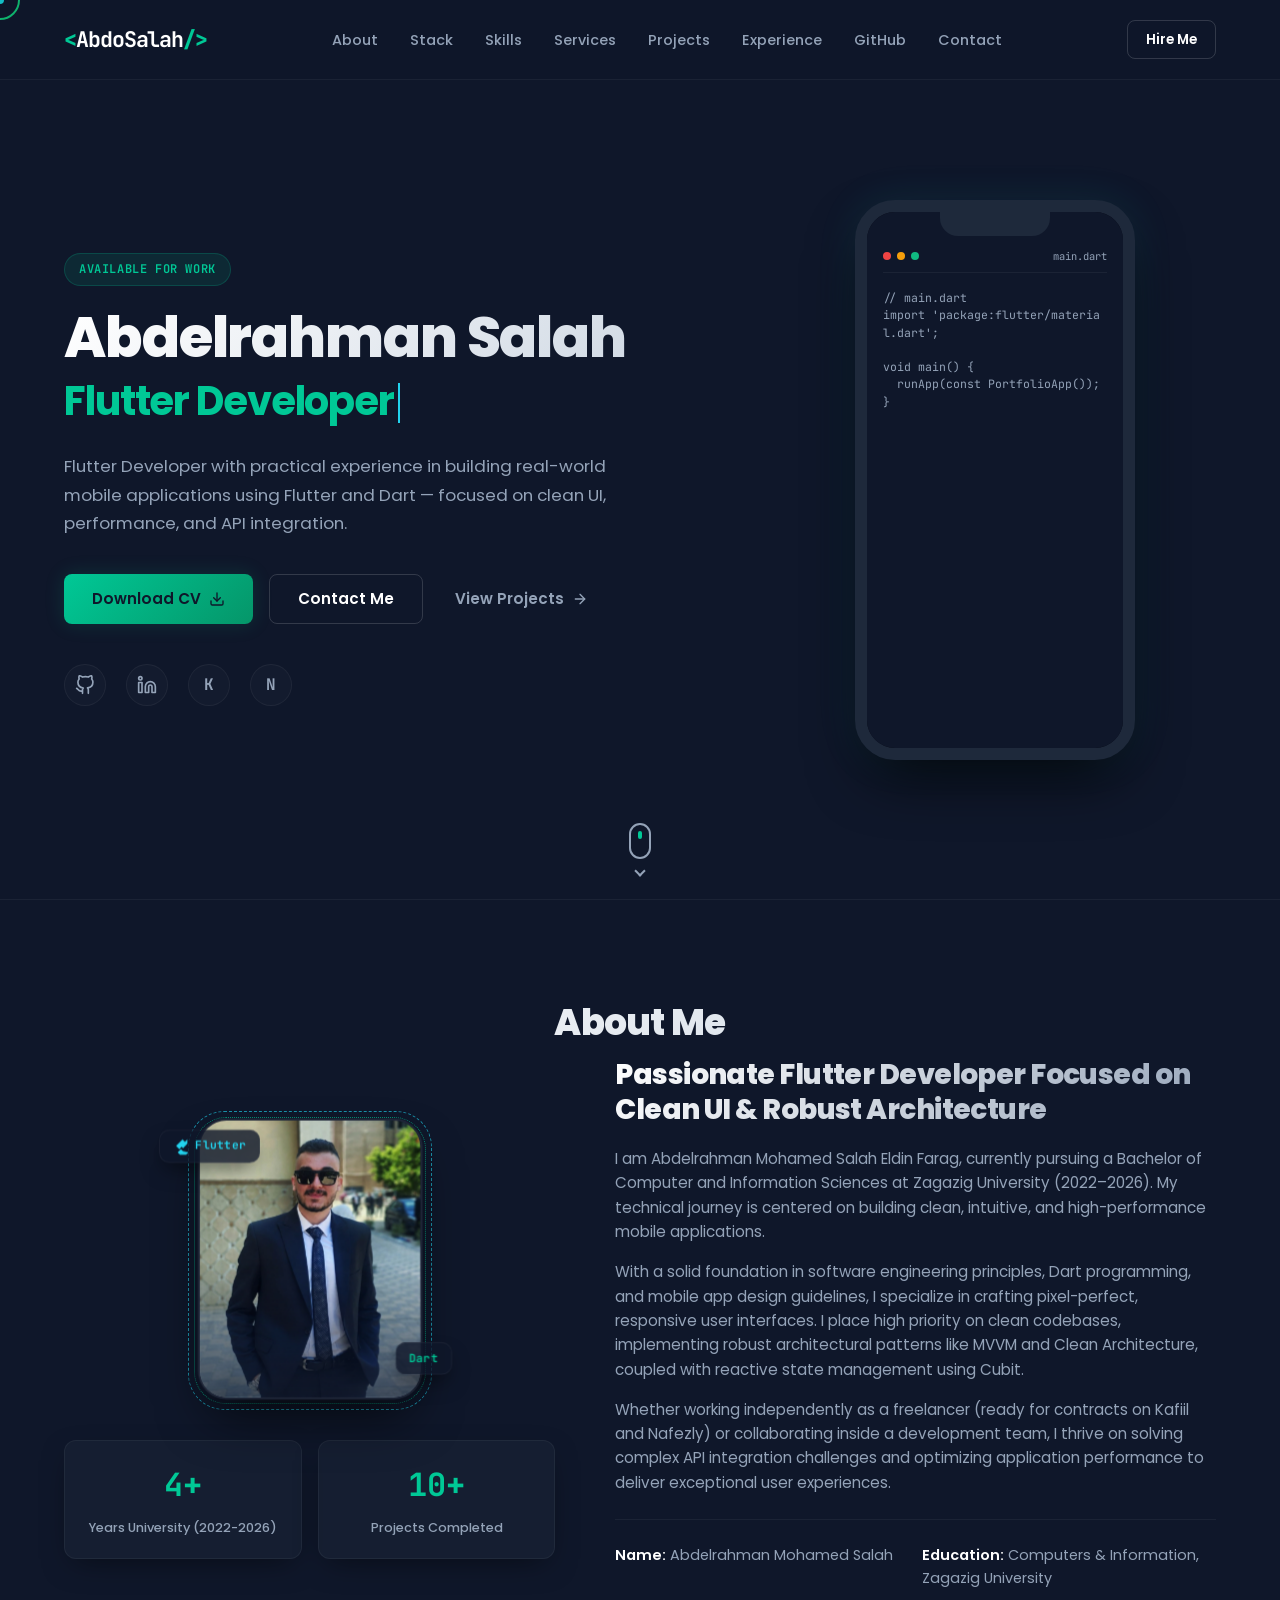
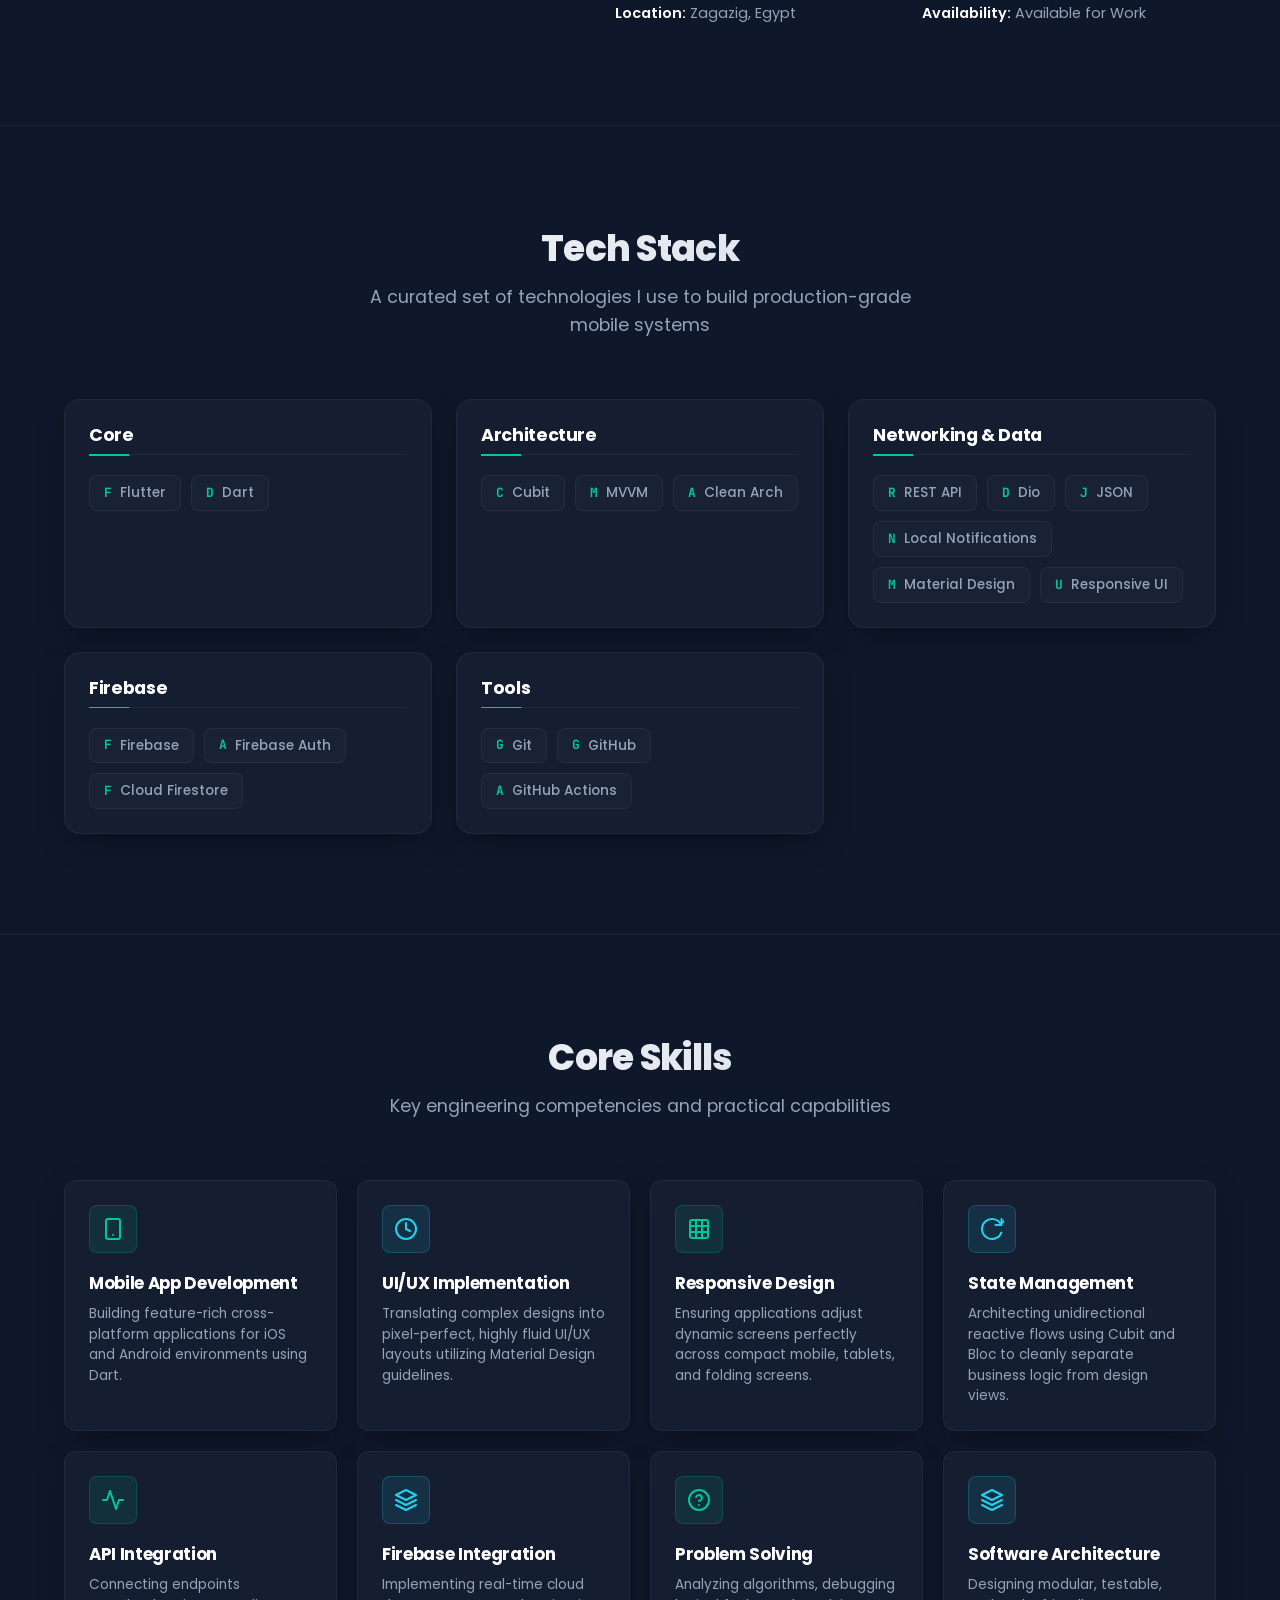
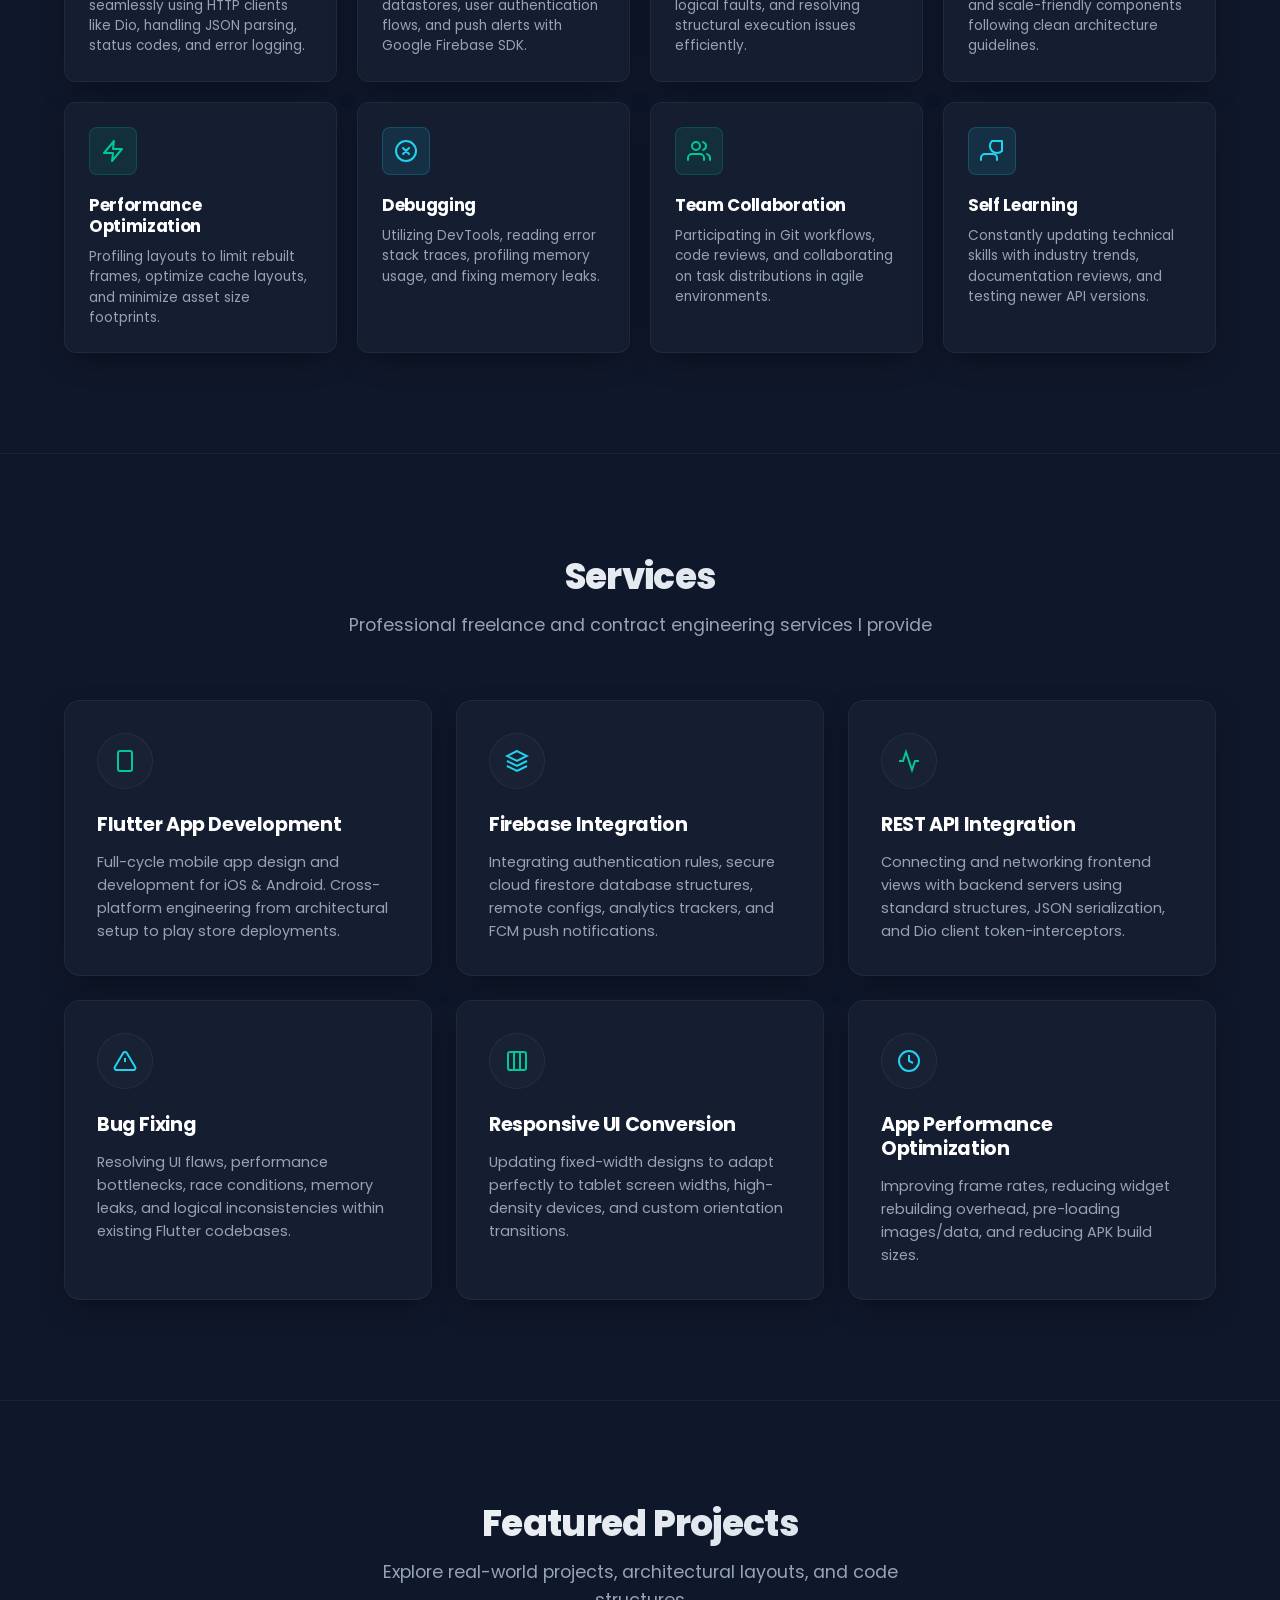
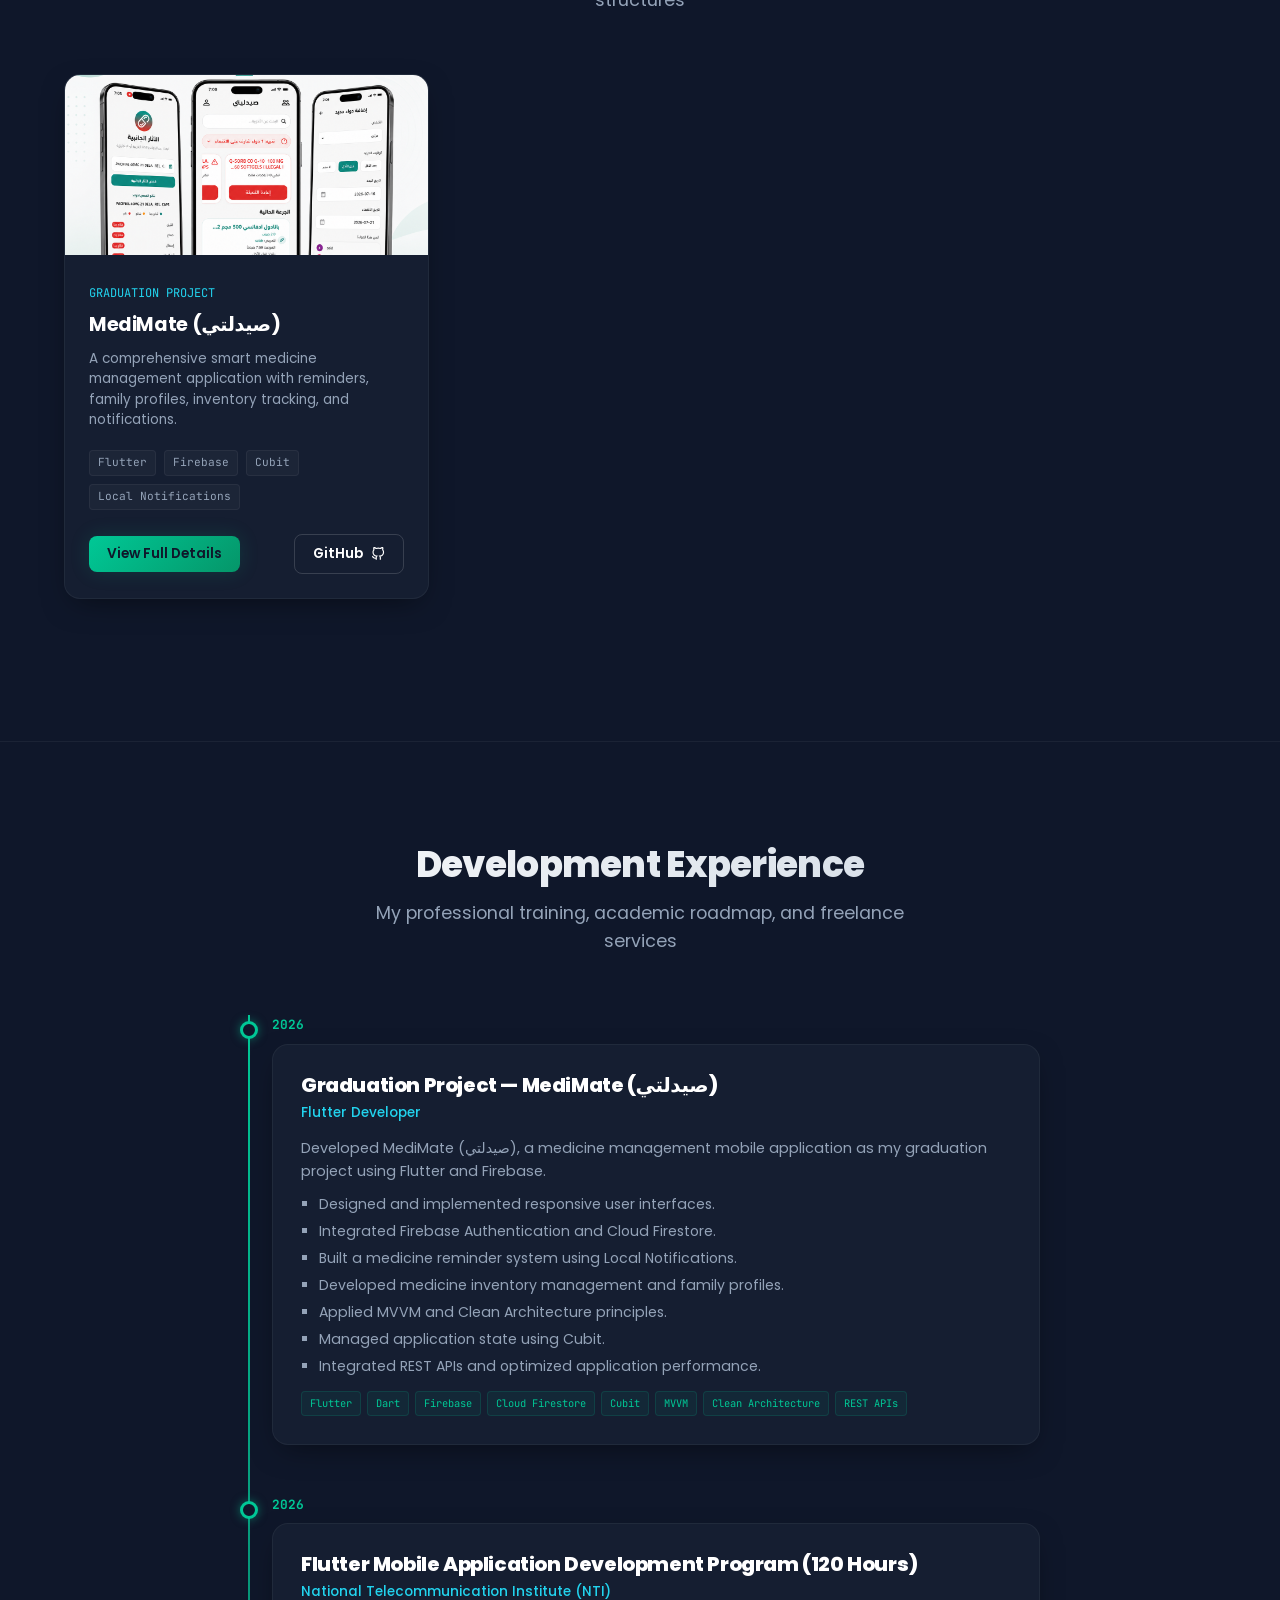
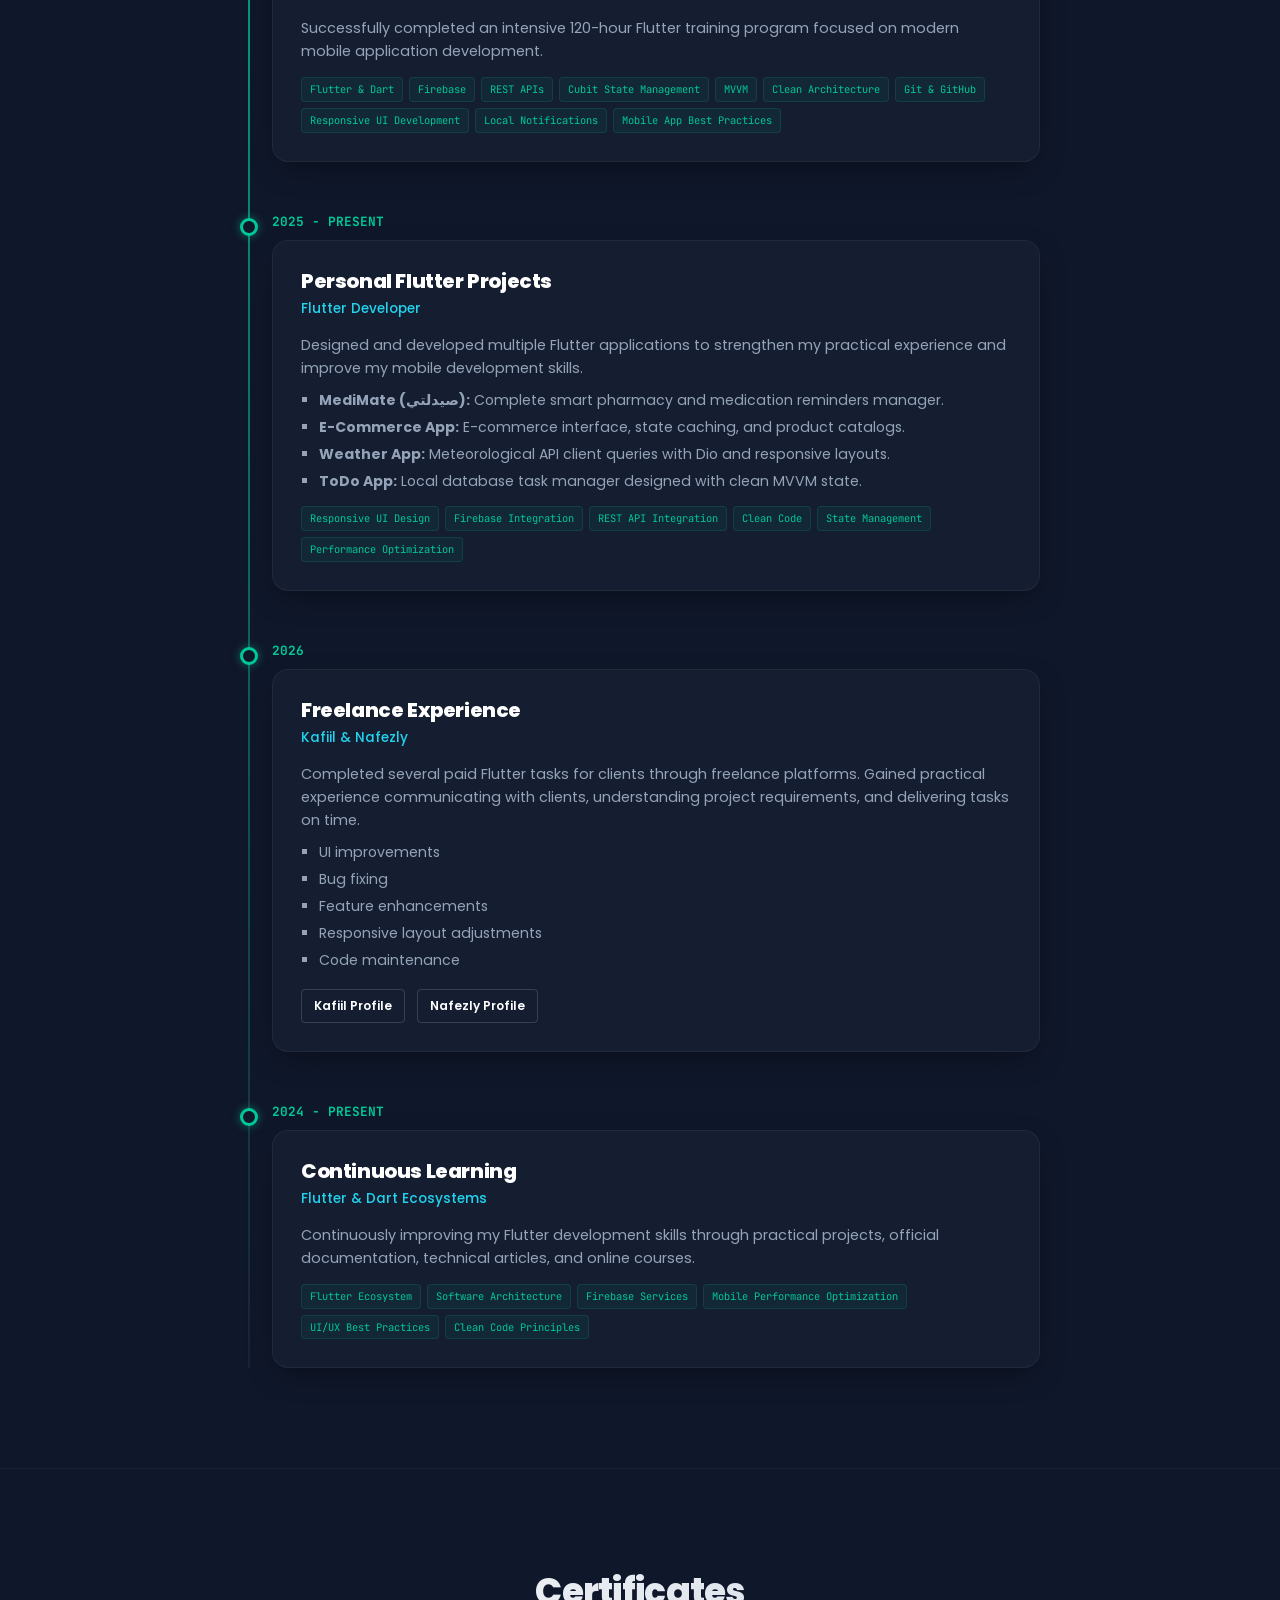
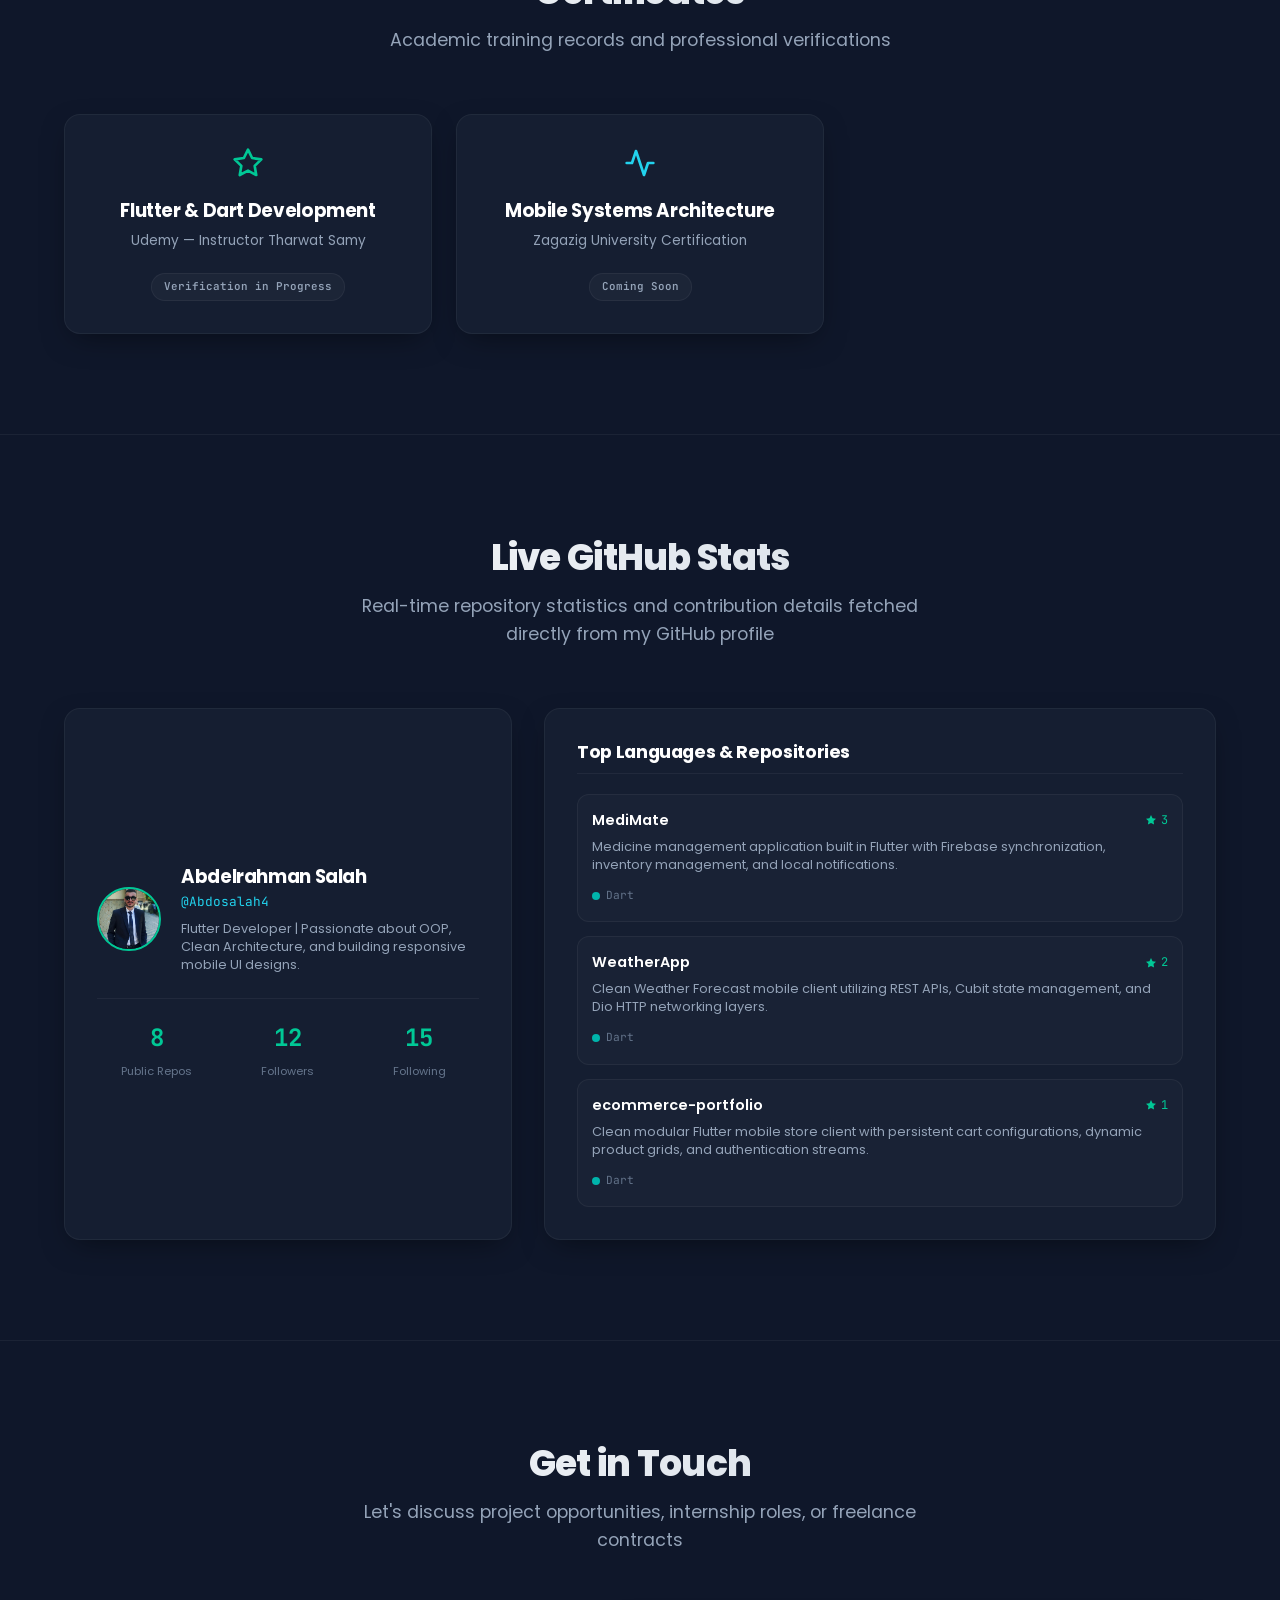
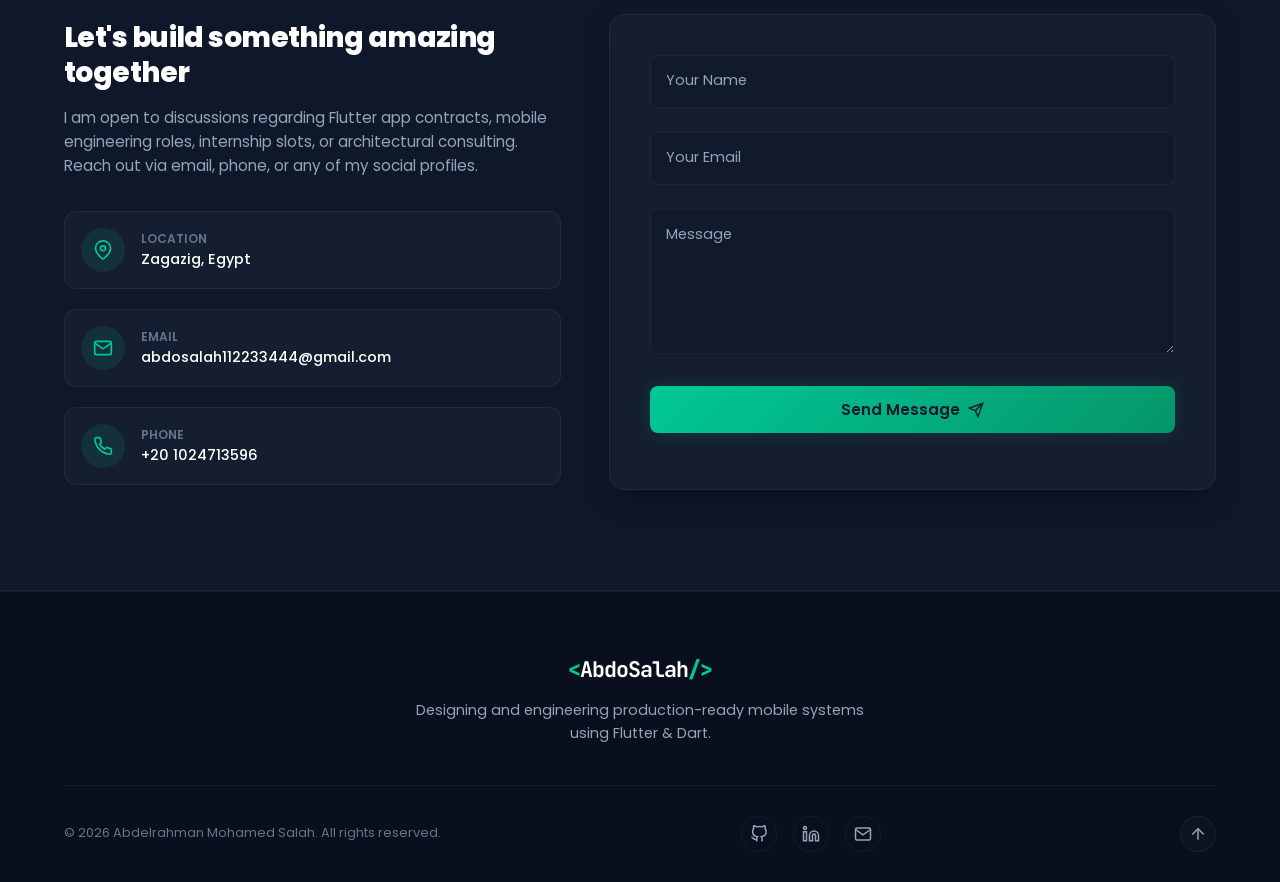
==== commit 581be2d1: "Update portfolio: fix CV download, mobile responsive, video mockup" ====
--- a/index.html
+++ b/index.html
@@ -117,7 +117,7 @@
           </p>
           
           <div class="hero-ctas">
-            <a href="resume.html" class="btn btn-primary btn-icon" target="_blank" download="Abdelrahman_Salah_Resume.pdf">
+            <a href="assets/resume.pdf" class="btn btn-primary btn-icon" target="_blank" download="Abdelrahman_Salah_Resume.pdf">
               <span>Download CV</span>
               <svg xmlns="http://www.w3.org/2000/svg" width="16" height="16" viewBox="0 0 24 24" fill="none" stroke="currentColor" stroke-width="2" stroke-linecap="round" stroke-linejoin="round"><path d="M21 15v4a2 2 0 0 1-2 2H5a2 2 0 0 1-2-2v-4"/><polyline points="7 10 12 15 17 10"/><line x1="12" y1="15" x2="12" y2="3"/></svg>
             </a>
--- a/style.css
+++ b/style.css
@@ -2498,11 +2498,14 @@
 
   .panel-preview {
     order: -1;
-    height: 240px;
+    height: auto;
+    background: transparent;
+    border: none;
+    padding: 10px 0;
   }
 
   .panel-mockup-container {
-    max-width: 160px;
+    max-width: 100%;
   }
 
   .panel-features-list {
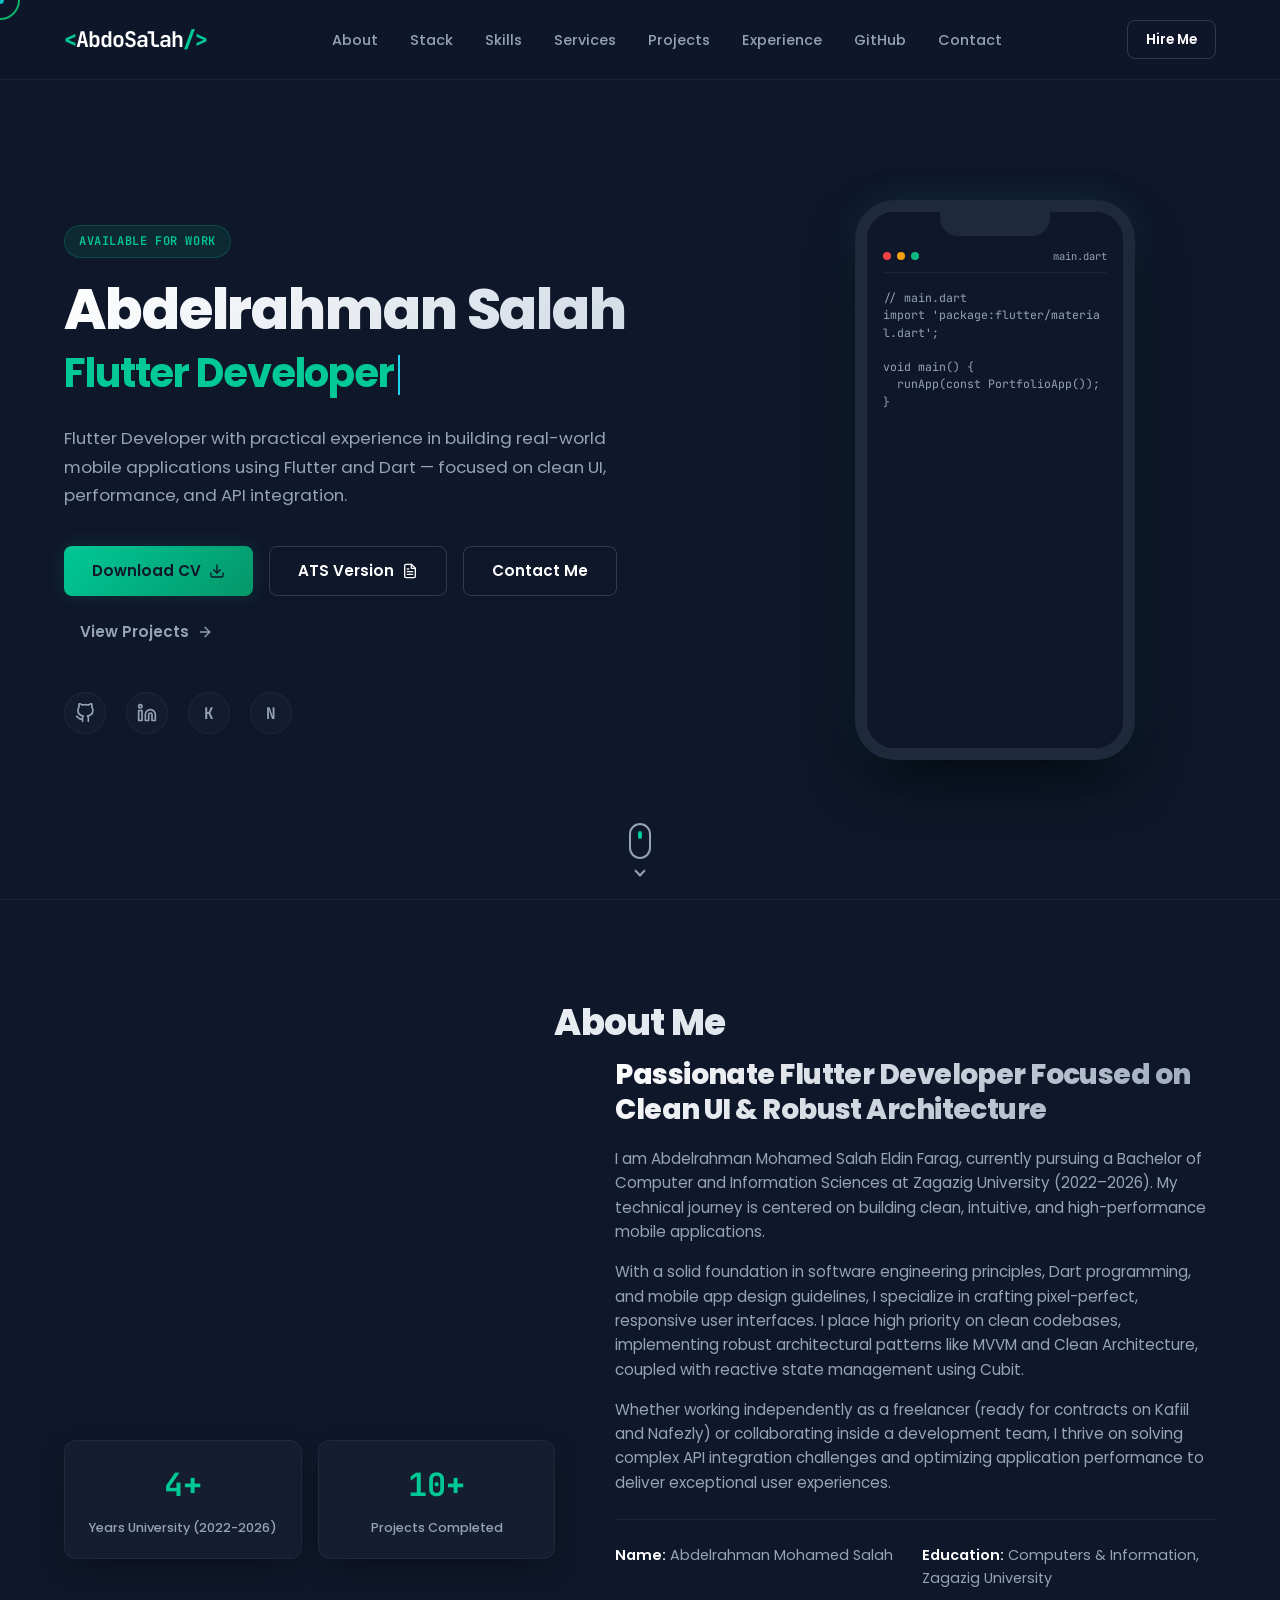
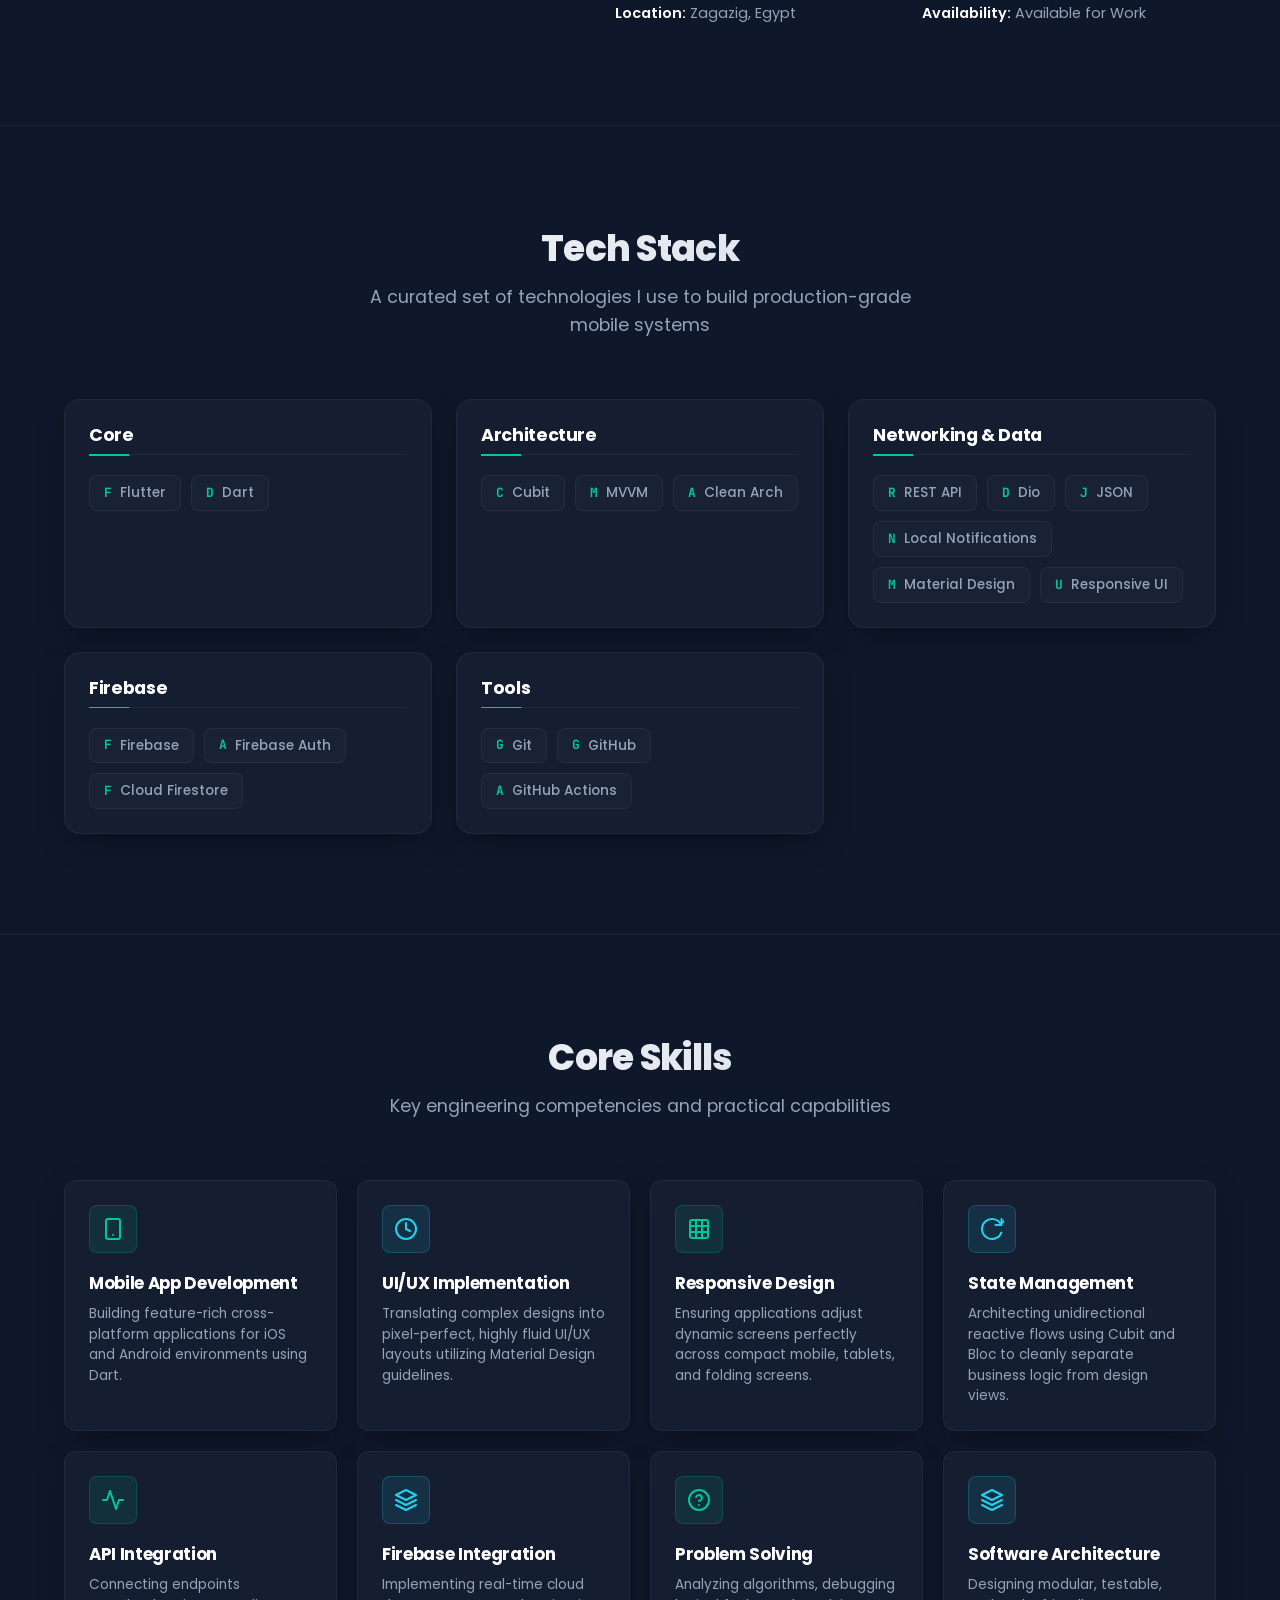
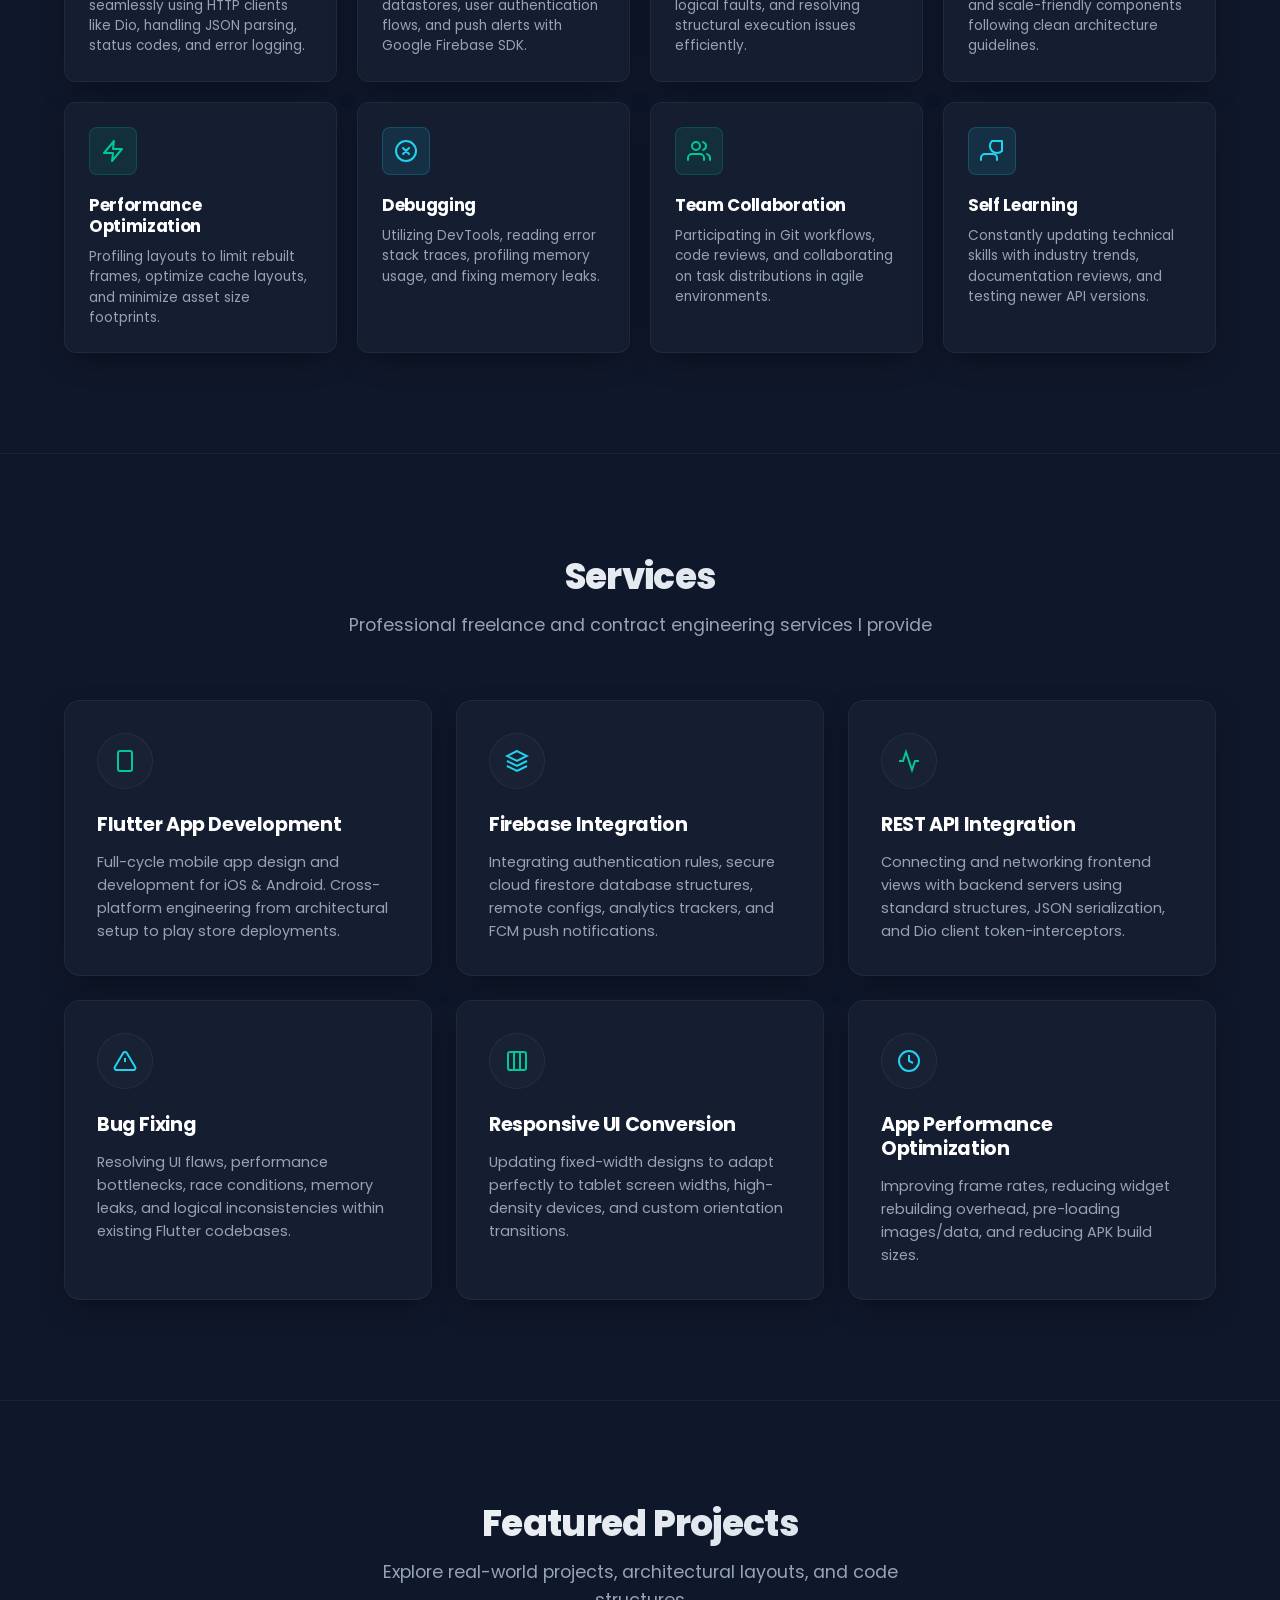
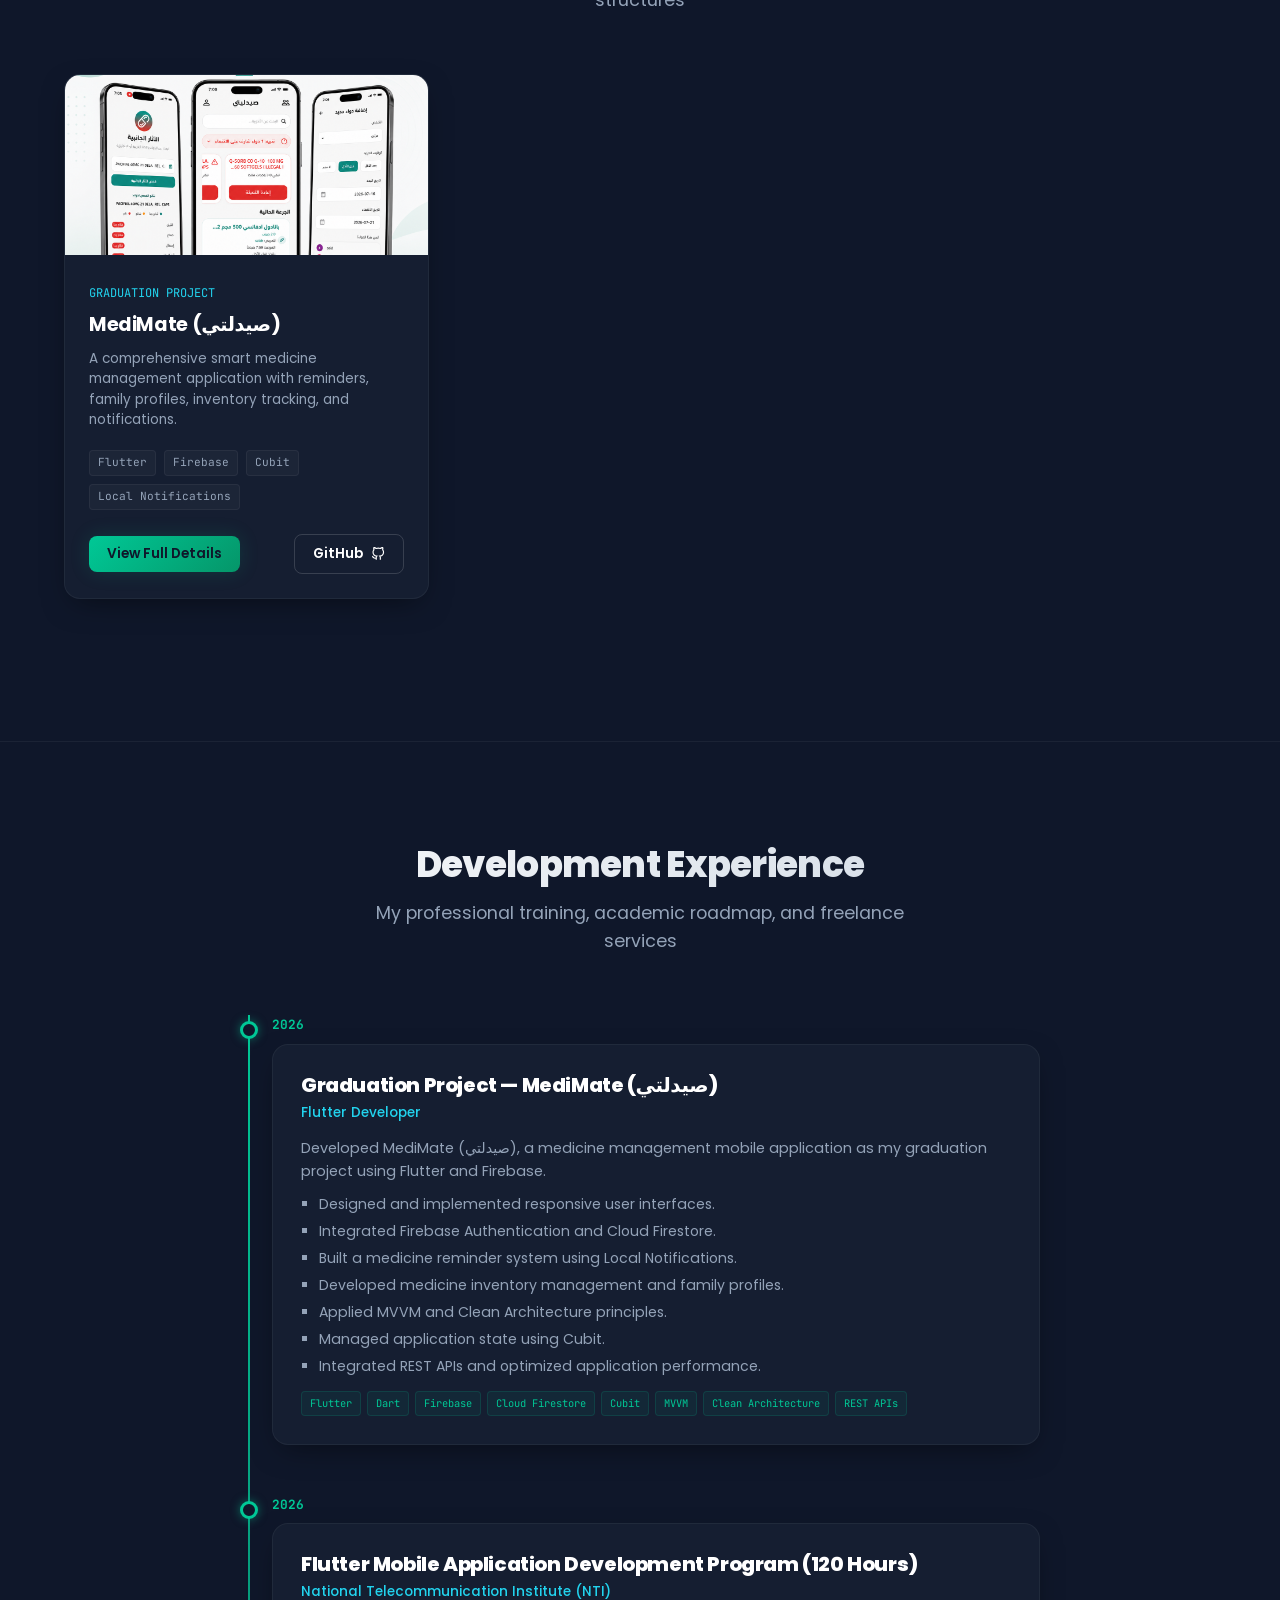
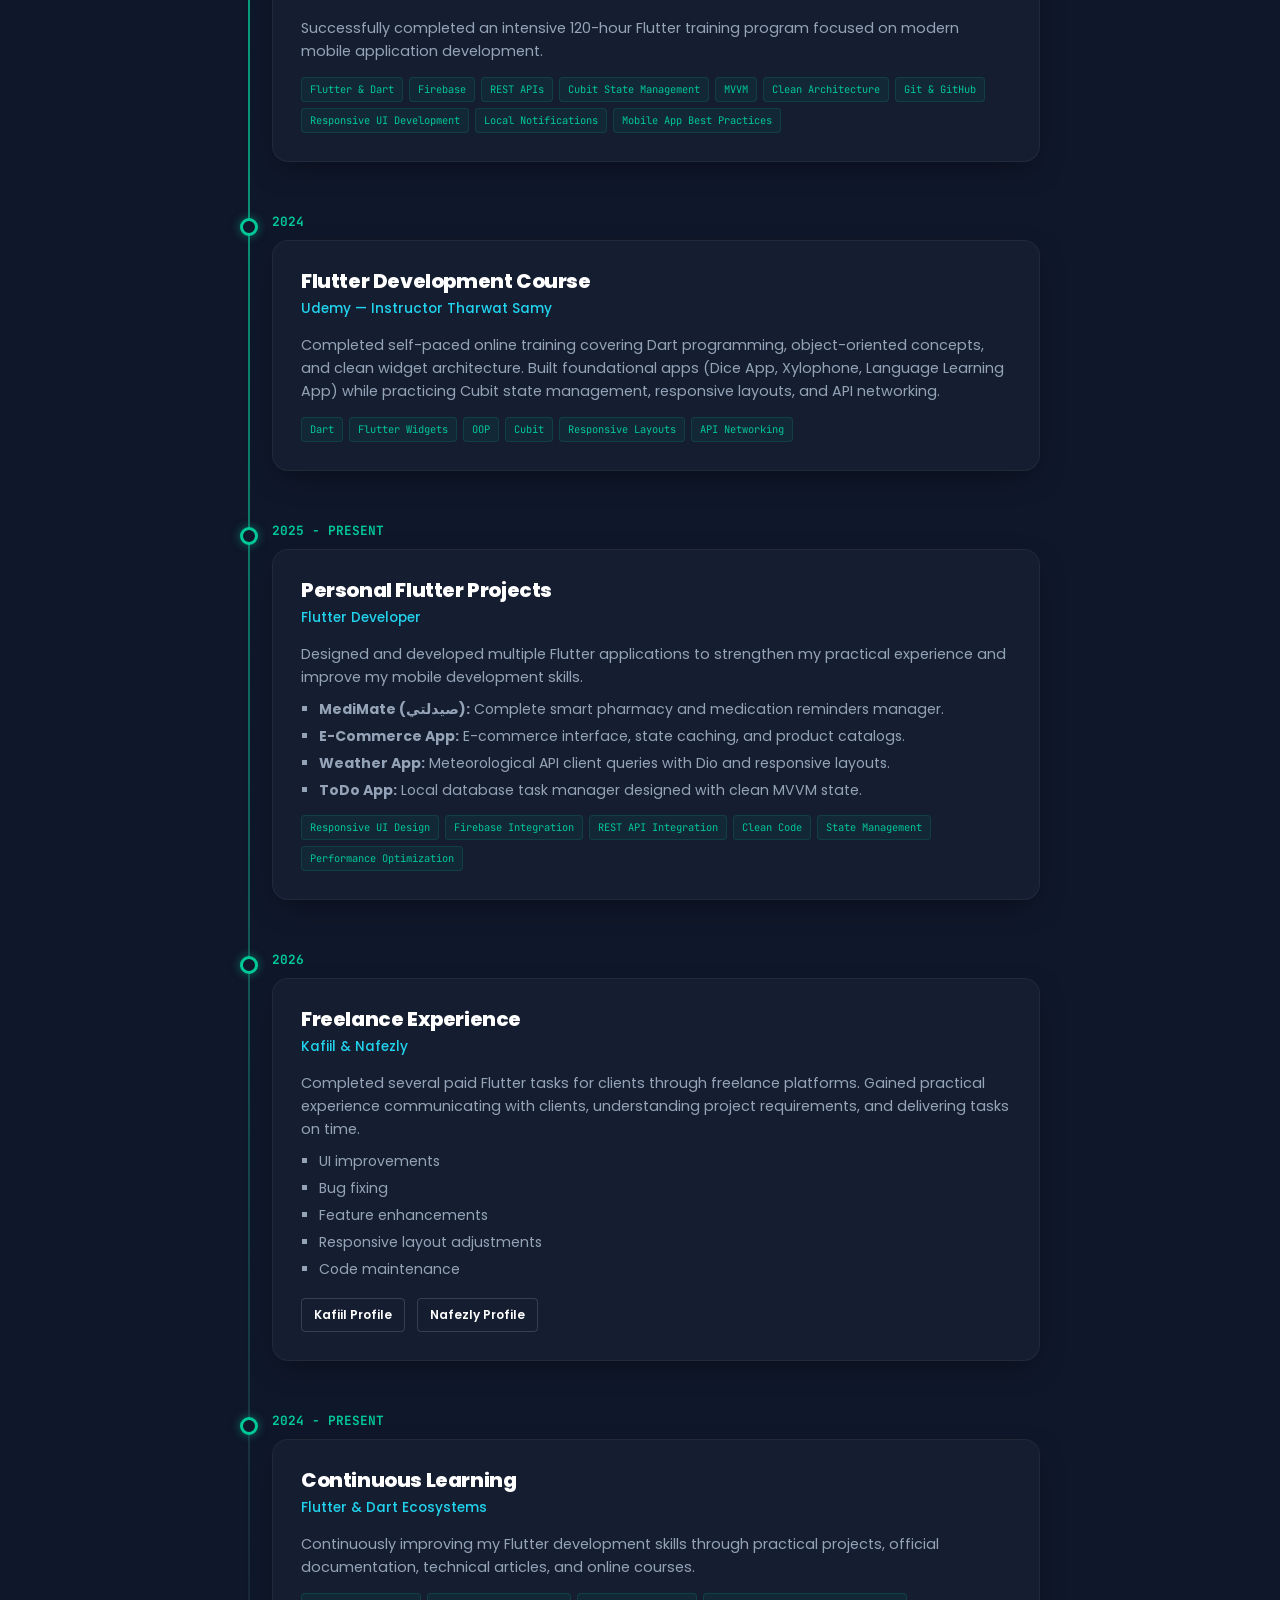
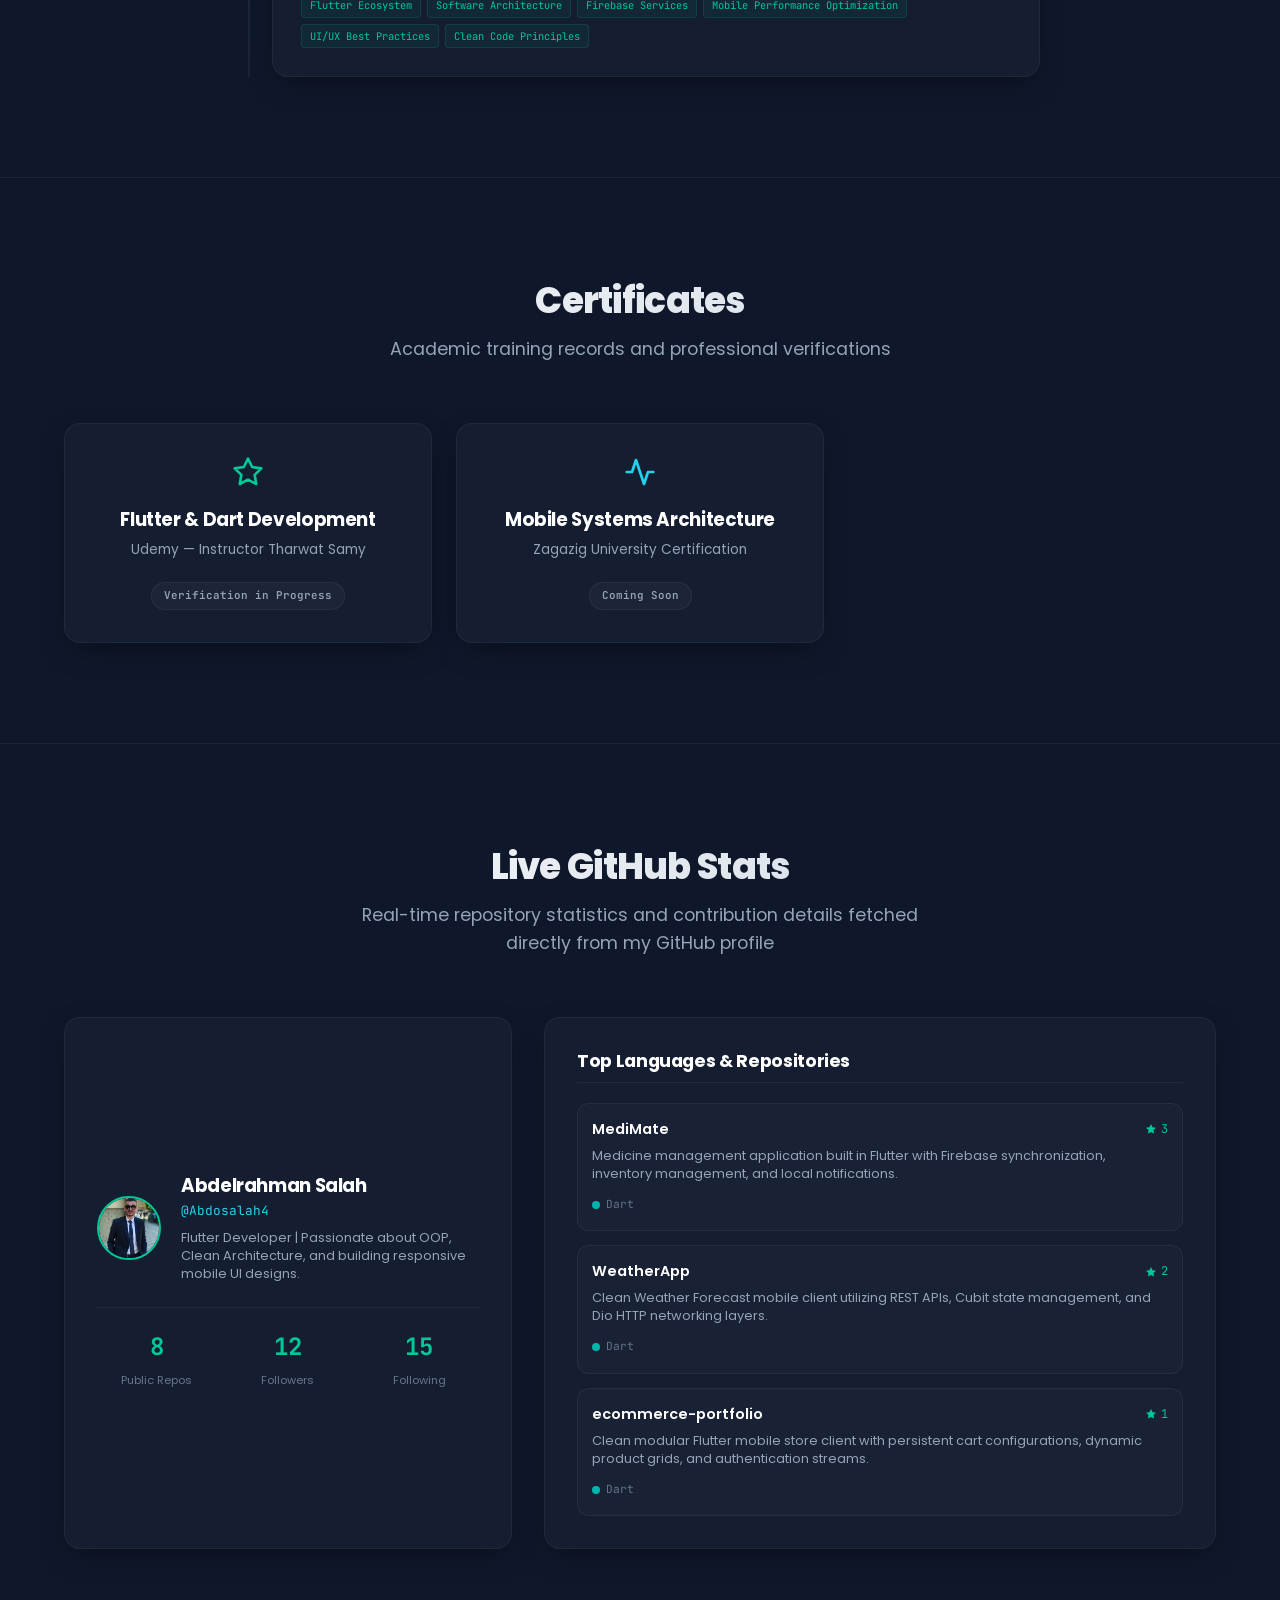
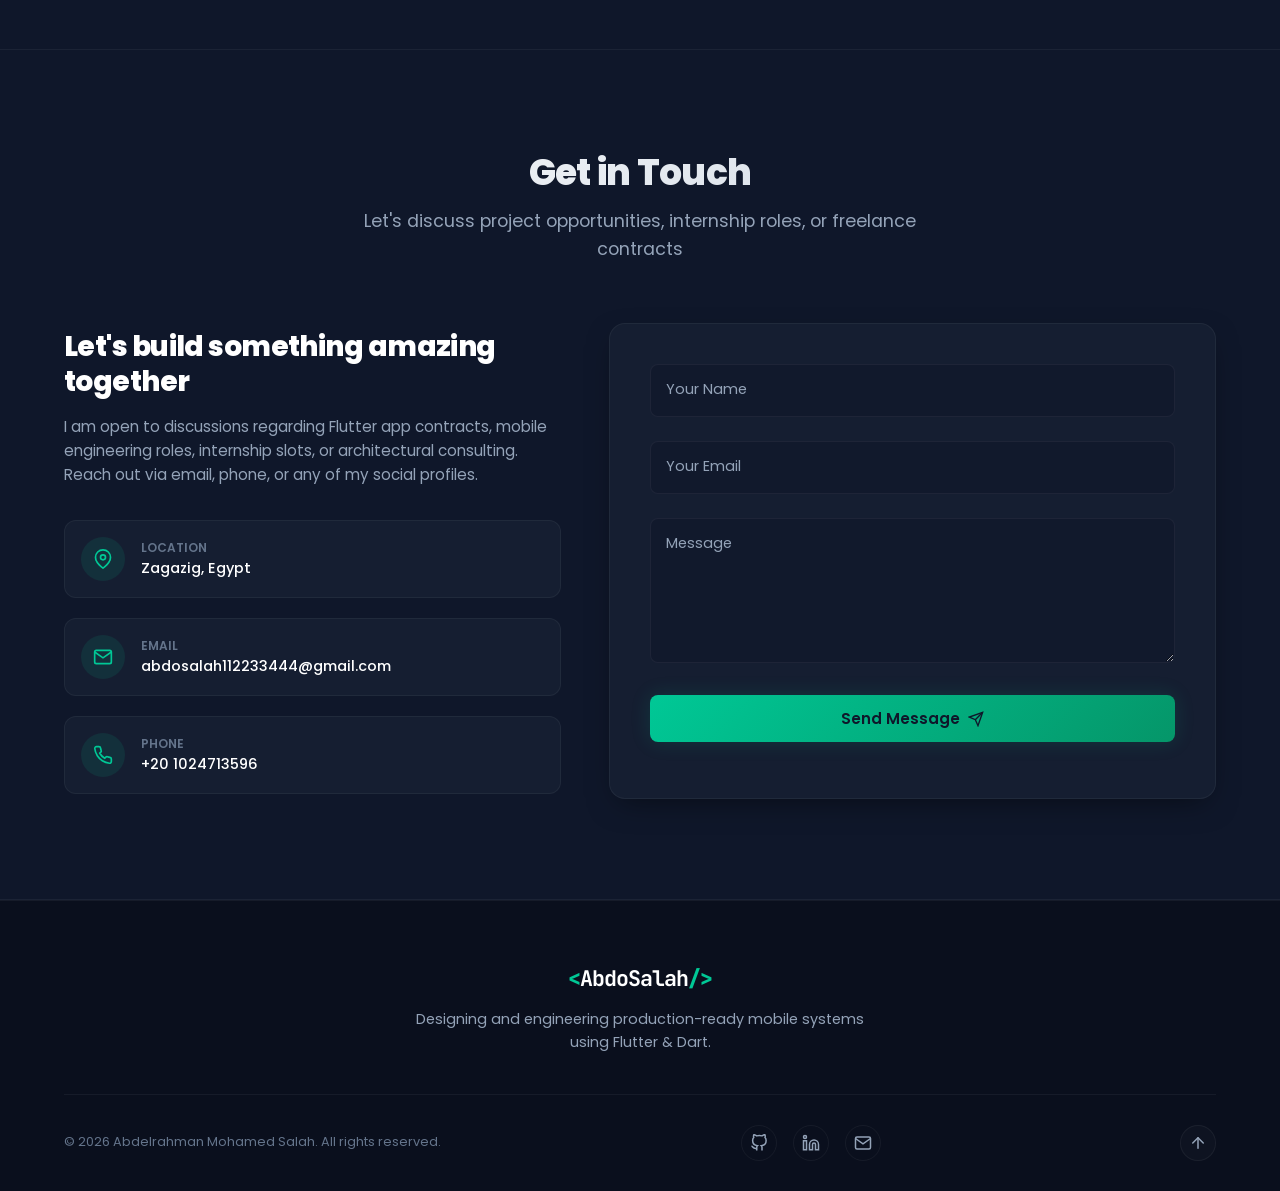
==== commit 84c3f467: "Add Udemy course, fix job title, ATS white CV, video phone mockup, mobile responsive" ====
--- a/index.html
+++ b/index.html
@@ -120,6 +120,10 @@
             <a href="assets/resume.pdf" class="btn btn-primary btn-icon" target="_blank" download="Abdelrahman_Salah_Resume.pdf">
               <span>Download CV</span>
               <svg xmlns="http://www.w3.org/2000/svg" width="16" height="16" viewBox="0 0 24 24" fill="none" stroke="currentColor" stroke-width="2" stroke-linecap="round" stroke-linejoin="round"><path d="M21 15v4a2 2 0 0 1-2 2H5a2 2 0 0 1-2-2v-4"/><polyline points="7 10 12 15 17 10"/><line x1="12" y1="15" x2="12" y2="3"/></svg>
+            </a>
+            <a href="assets/resume_ats.pdf" class="btn btn-outline btn-icon" target="_blank" download="Abdelrahman_Salah_Resume_ATS.pdf">
+              <span>ATS Version</span>
+              <svg xmlns="http://www.w3.org/2000/svg" width="16" height="16" viewBox="0 0 24 24" fill="none" stroke="currentColor" stroke-width="2" stroke-linecap="round" stroke-linejoin="round"><path d="M14 2H6a2 2 0 0 0-2 2v16a2 2 0 0 0 2 2h12a2 2 0 0 0 2-2V8z"/><polyline points="14 2 14 8 20 8"/><line x1="16" y1="13" x2="8" y2="13"/><line x1="16" y1="17" x2="8" y2="17"/><polyline points="10 9 9 9 8 9"/></svg>
             </a>
             <a href="#contact" class="btn btn-outline">Contact Me</a>
             <a href="#projects" class="btn btn-text btn-icon">
@@ -752,7 +756,23 @@
             </div>
           </div>
 
-          <!-- Timeline Entry 3: Personal Projects -->
+          <!-- Timeline Entry 3: Udemy Course -->
+          <div class="timeline-item">
+            <div class="timeline-dot"></div>
+            <div class="timeline-date">2024</div>
+            <div class="timeline-content">
+              <h3 class="timeline-title">Flutter Development Course</h3>
+              <div class="timeline-sub">Udemy — Instructor Tharwat Samy</div>
+              <p class="timeline-text">
+                Completed self-paced online training covering Dart programming, object-oriented concepts, and clean widget architecture. Built foundational apps (Dice App, Xylophone, Language Learning App) while practicing Cubit state management, responsive layouts, and API networking.
+              </p>
+              <div class="timeline-tags">
+                <span>Dart</span><span>Flutter Widgets</span><span>OOP</span><span>Cubit</span><span>Responsive Layouts</span><span>API Networking</span>
+              </div>
+            </div>
+          </div>
+
+          <!-- Timeline Entry 4: Personal Projects -->
           <div class="timeline-item">
             <div class="timeline-dot"></div>
             <div class="timeline-date">2025 - Present</div>
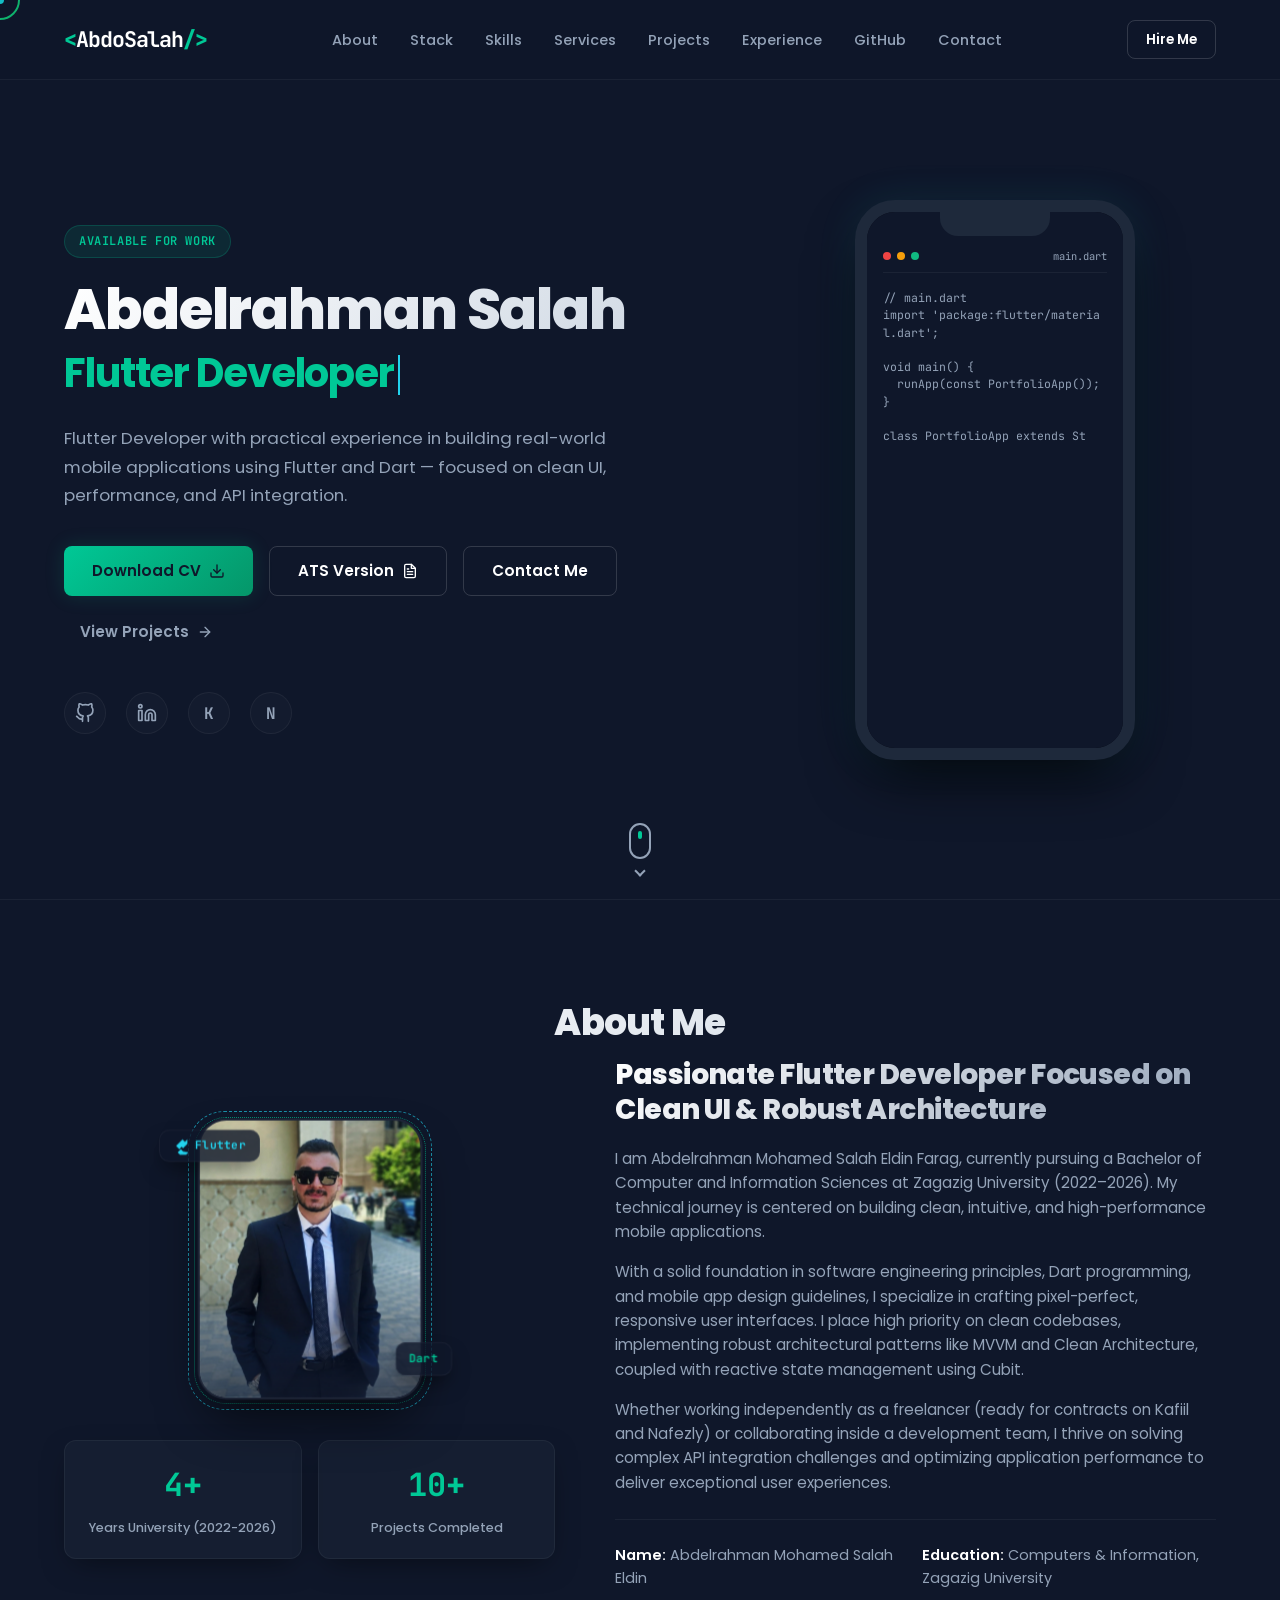
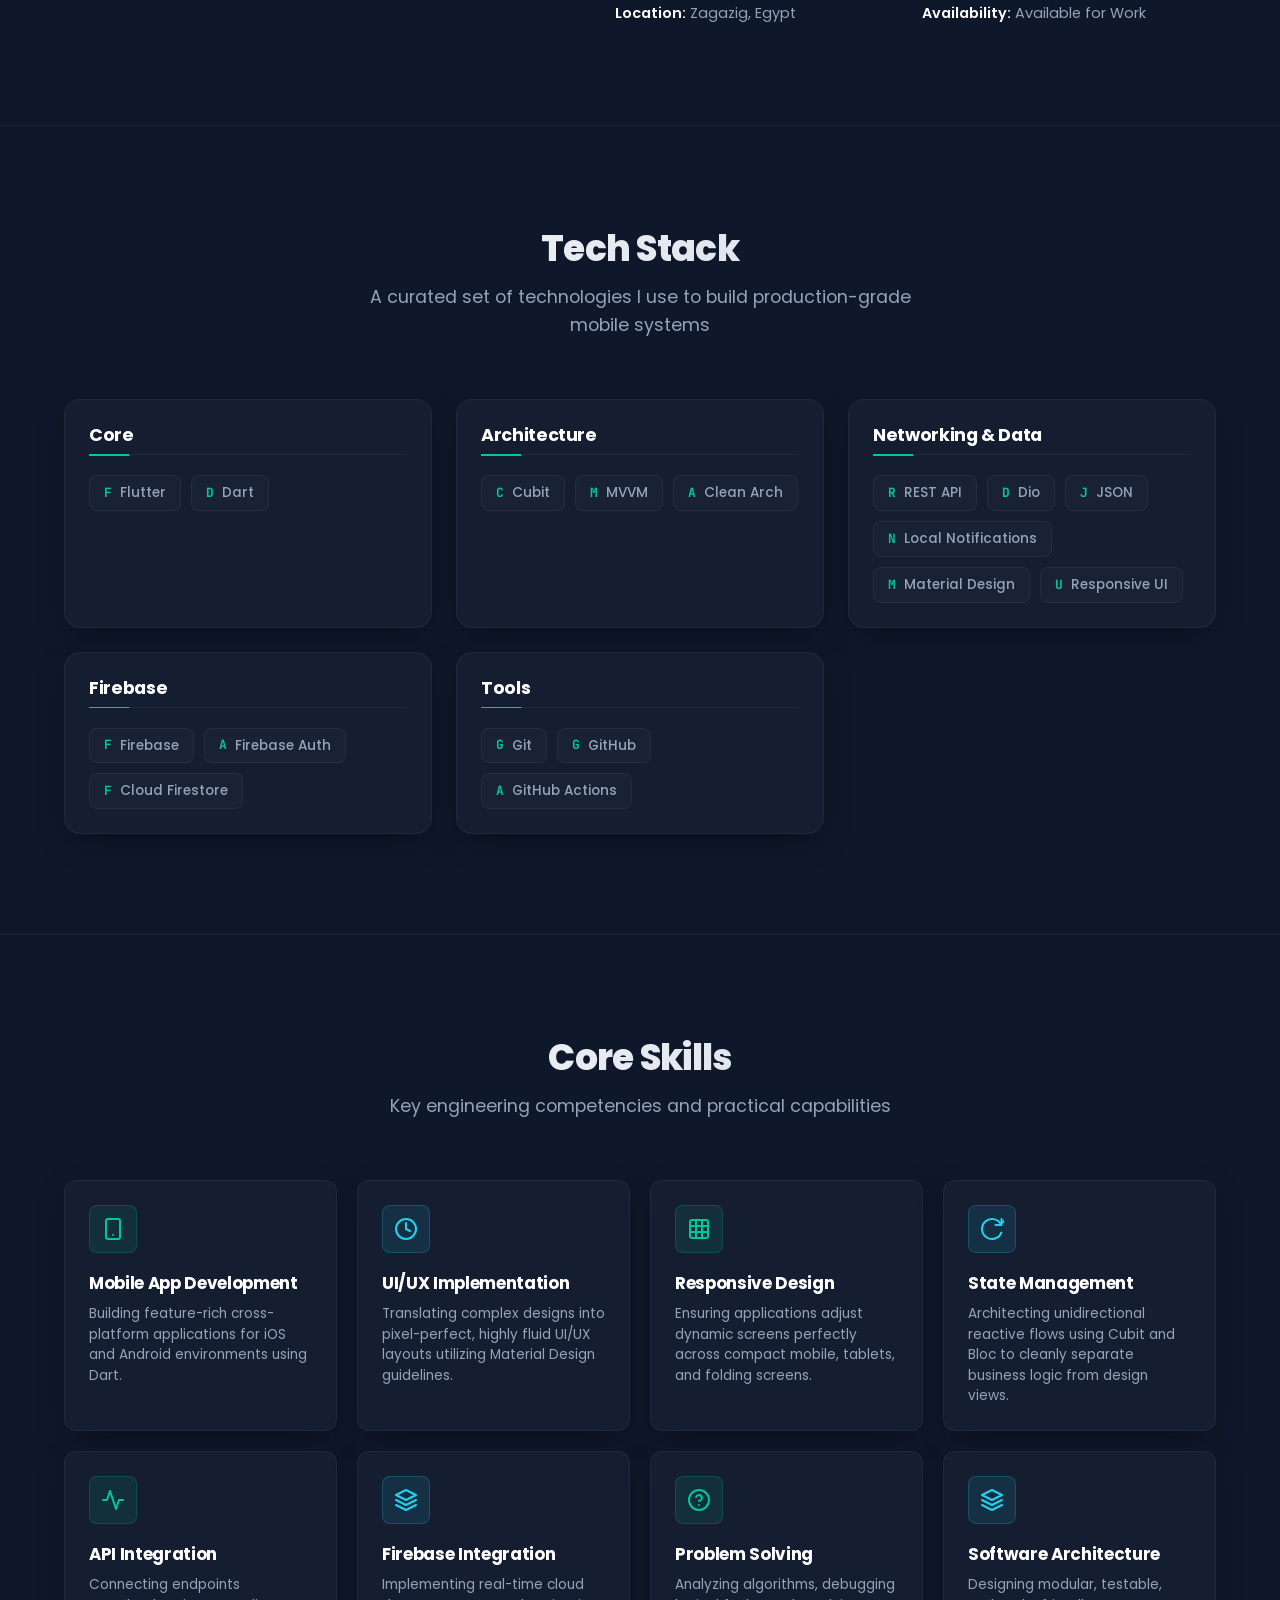
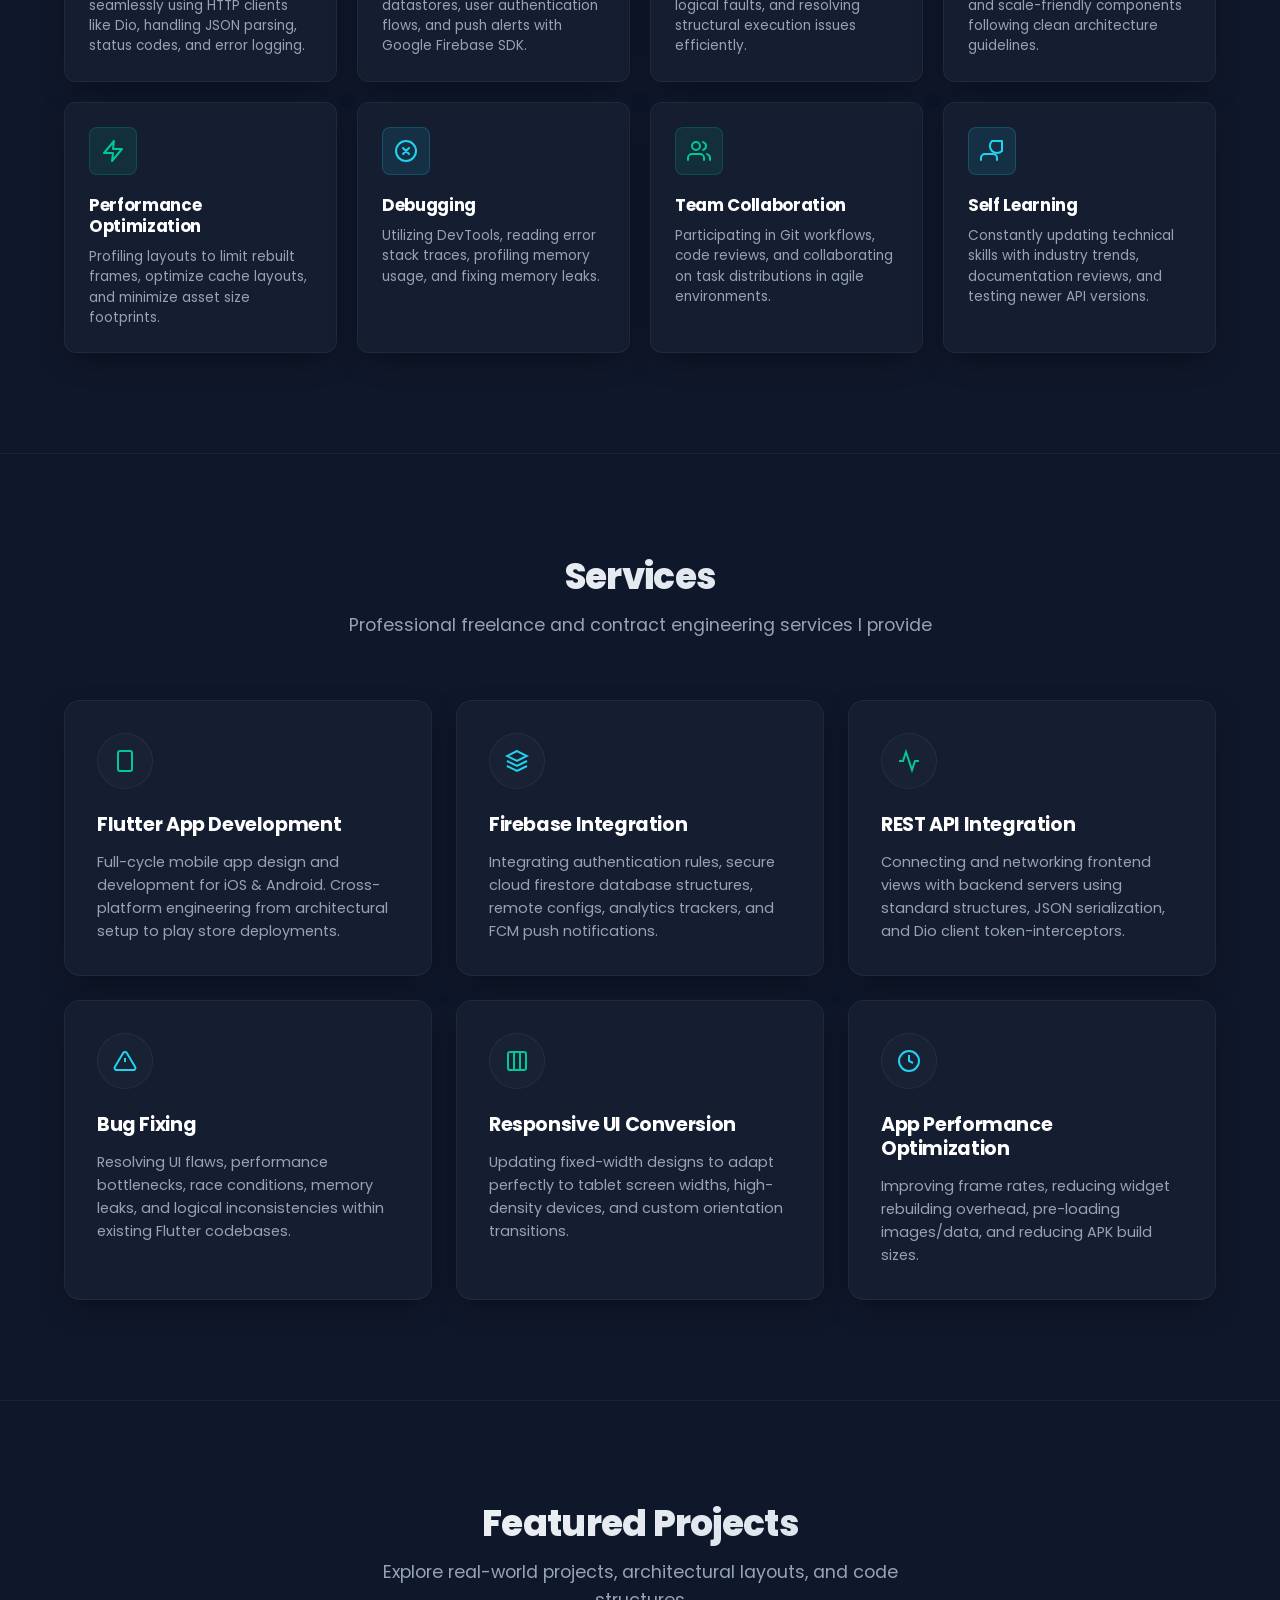
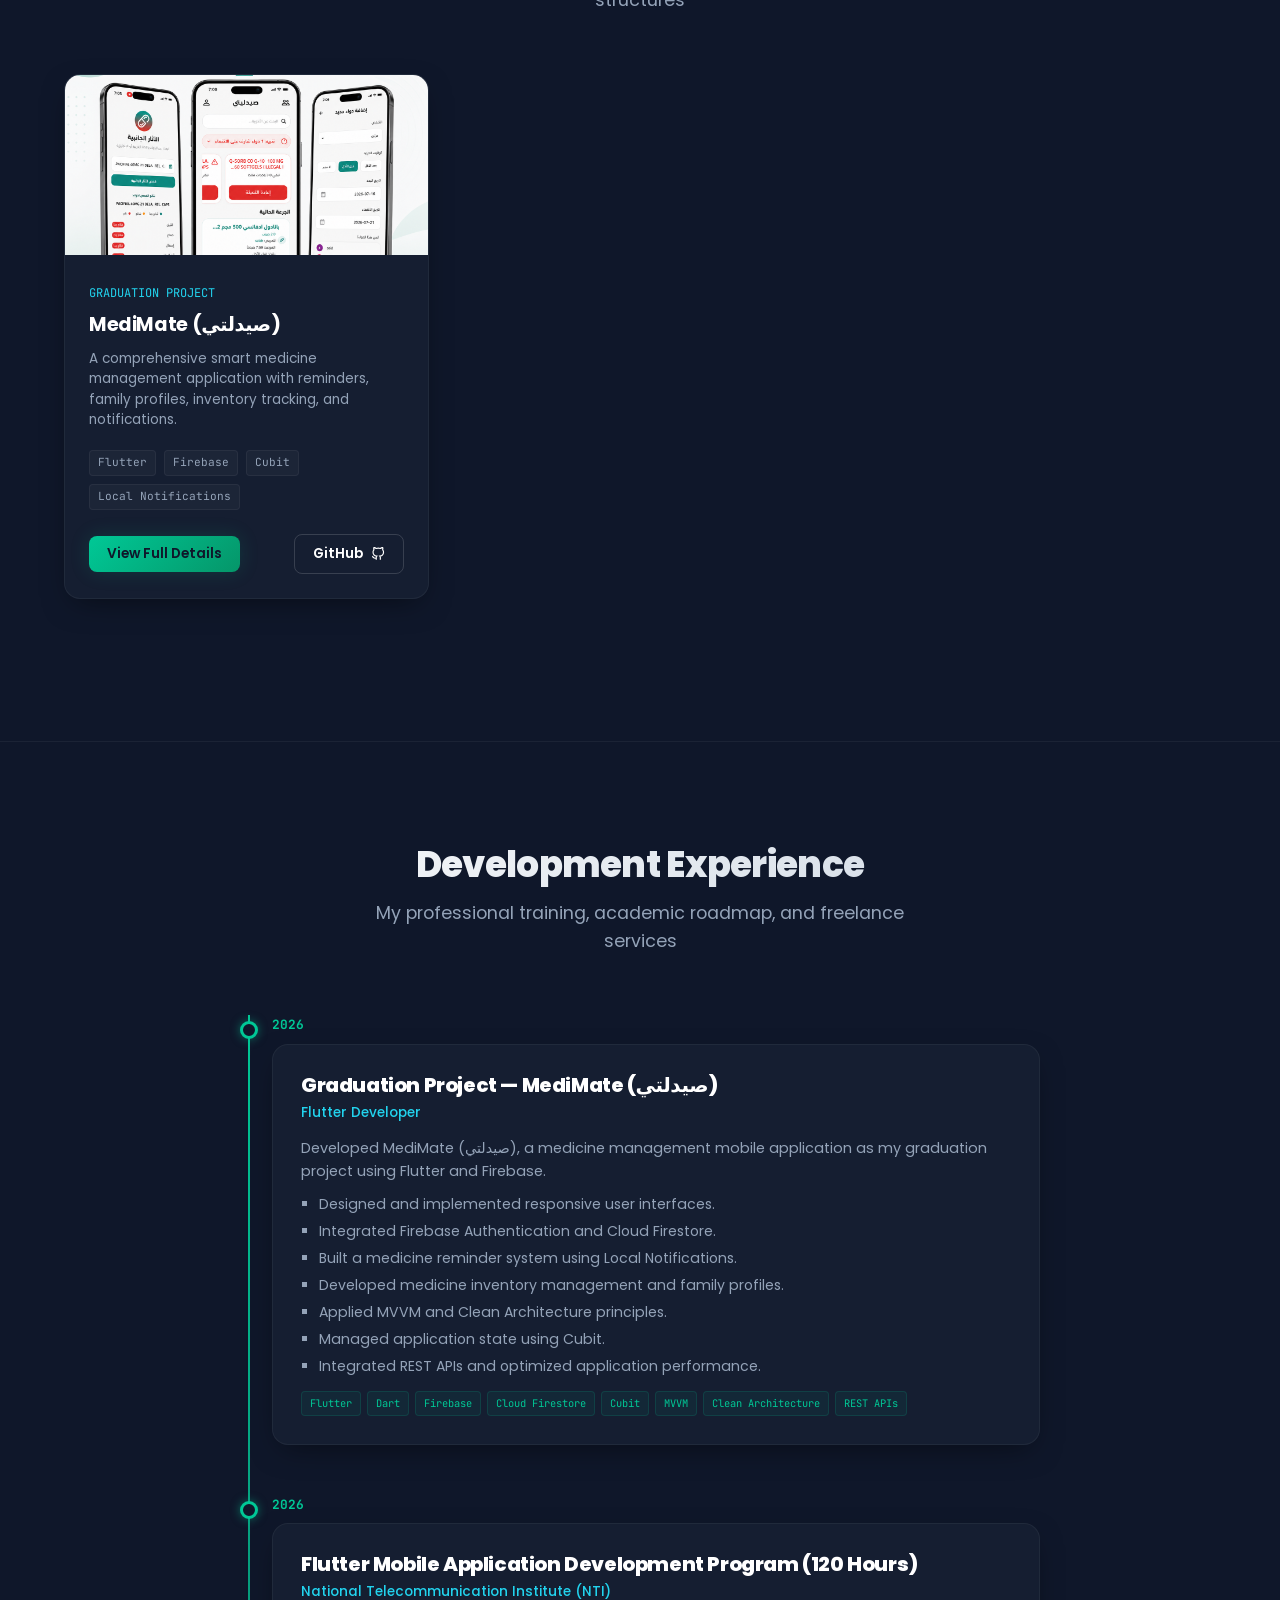
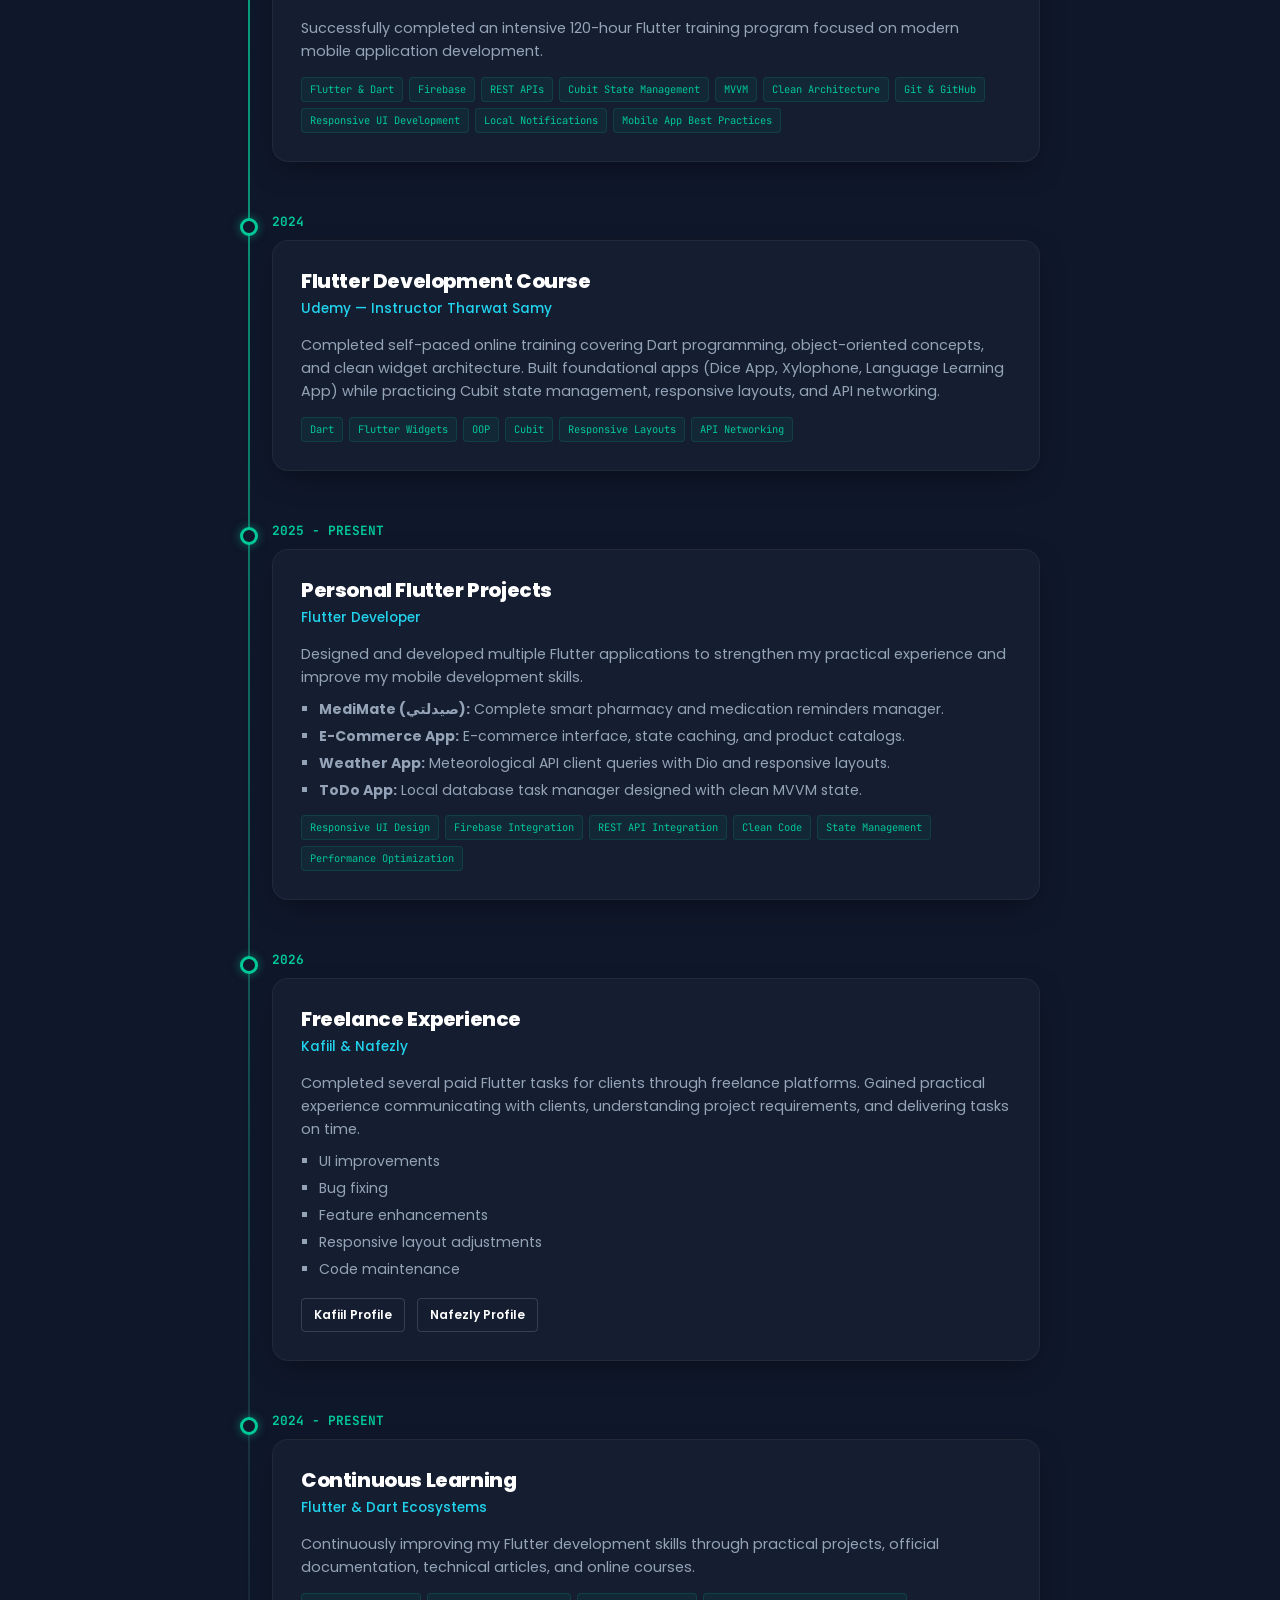
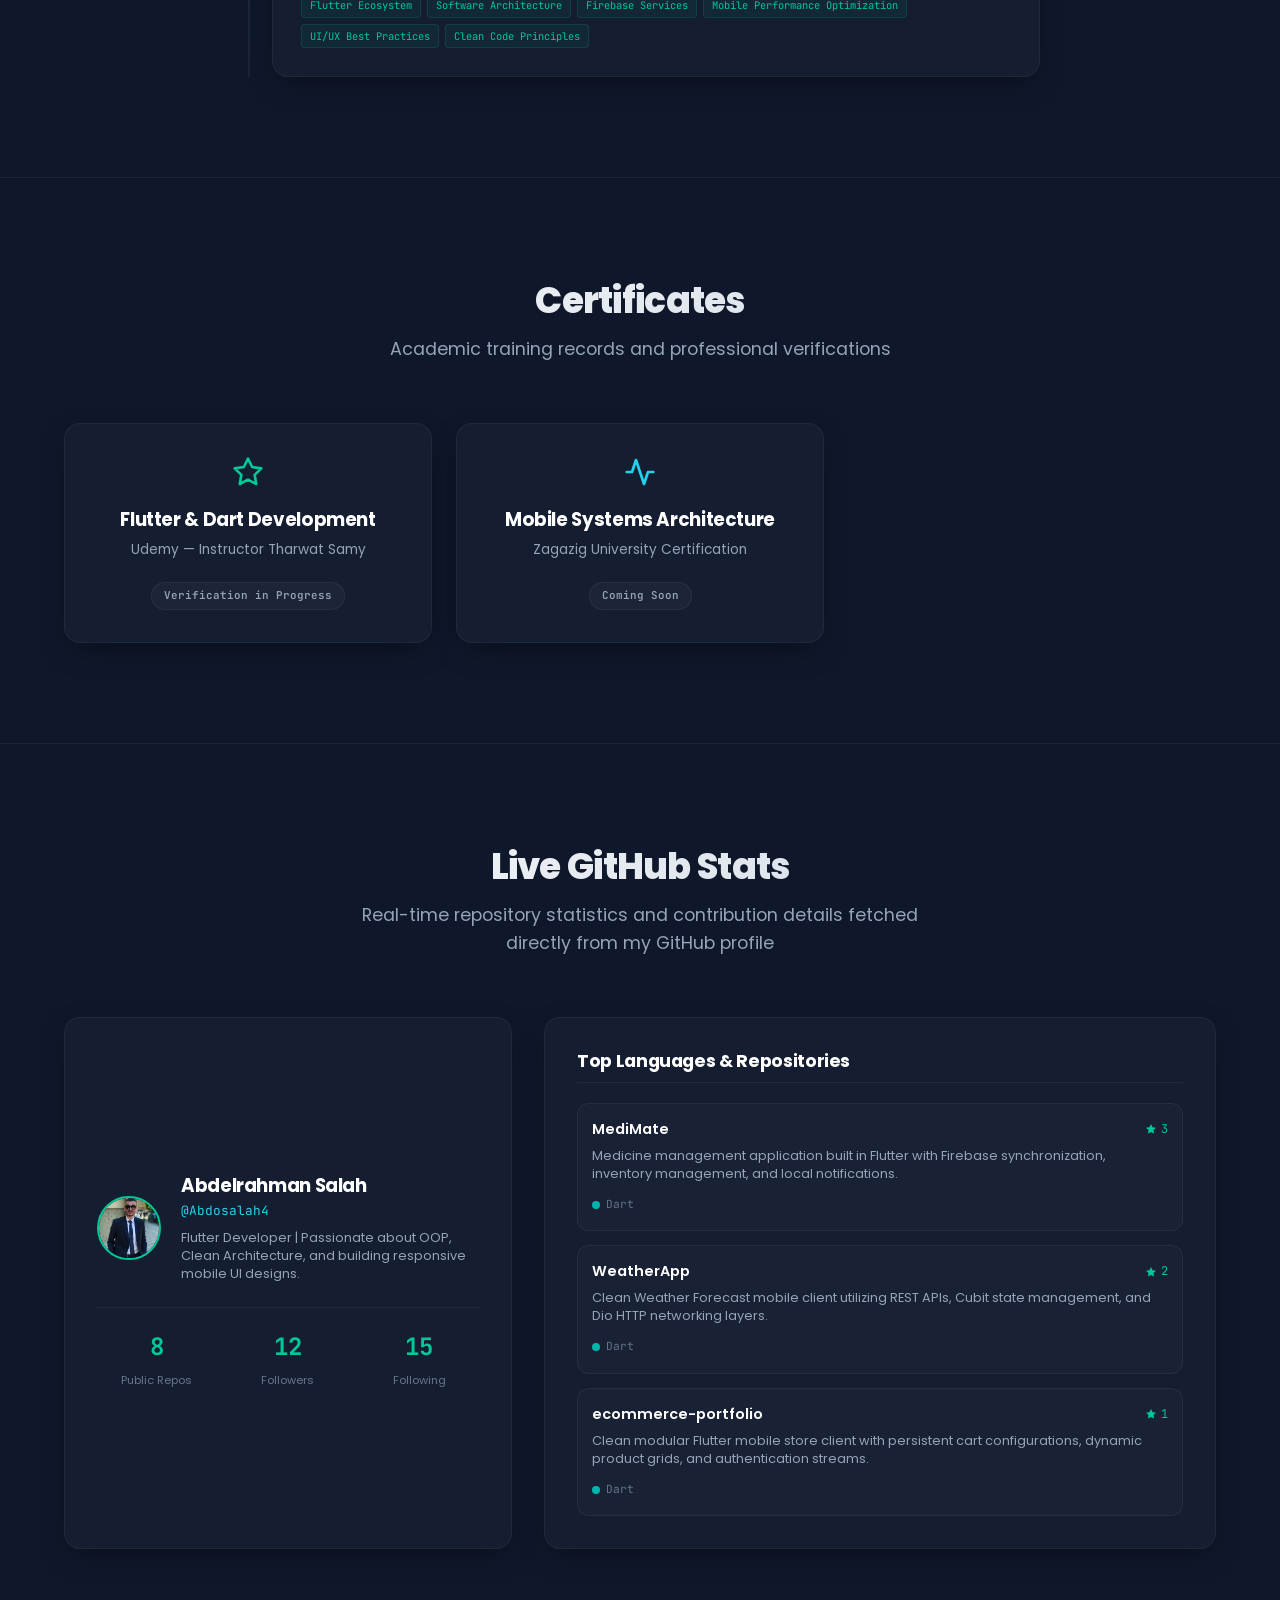
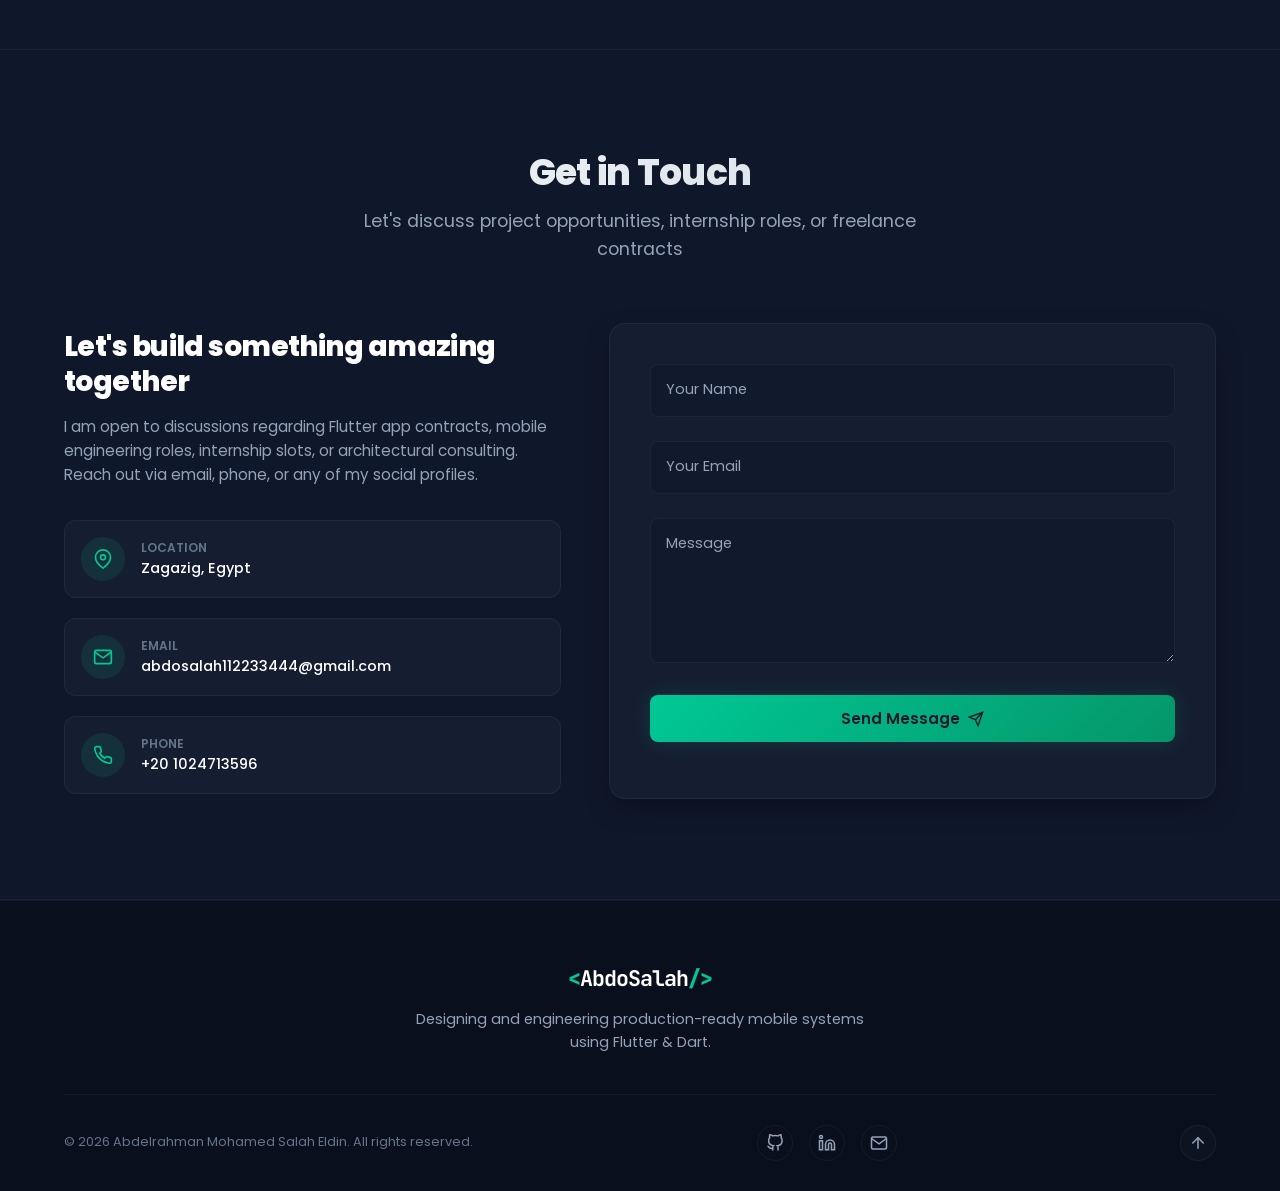
==== commit 289ceef5: "Fix full name to Salah Eldin and adjust font sizing" ====
--- a/index.html
+++ b/index.html
@@ -287,7 +287,7 @@
             
             <!-- Quick personal metadata -->
             <ul class="about-details">
-              <li><strong>Name:</strong> Abdelrahman Mohamed Salah</li>
+              <li><strong>Name:</strong> Abdelrahman Mohamed Salah Eldin</li>
               <li><strong>Education:</strong> Computers &amp; Information, Zagazig University</li>
               <li><strong>Location:</strong> Zagazig, Egypt</li>
               <li><strong>Availability:</strong> Available for Work</li>
@@ -1018,7 +1018,7 @@
 
       <!-- Social and back-to-top layout -->
       <div class="footer-bottom">
-        <p class="copyright">&copy; 2026 Abdelrahman Mohamed Salah. All rights reserved.</p>
+        <p class="copyright">&copy; 2026 Abdelrahman Mohamed Salah Eldin. All rights reserved.</p>
         
         <div class="footer-socials">
           <a href="https://github.com/Abdosalah4" target="_blank" rel="noopener noreferrer" aria-label="GitHub">
